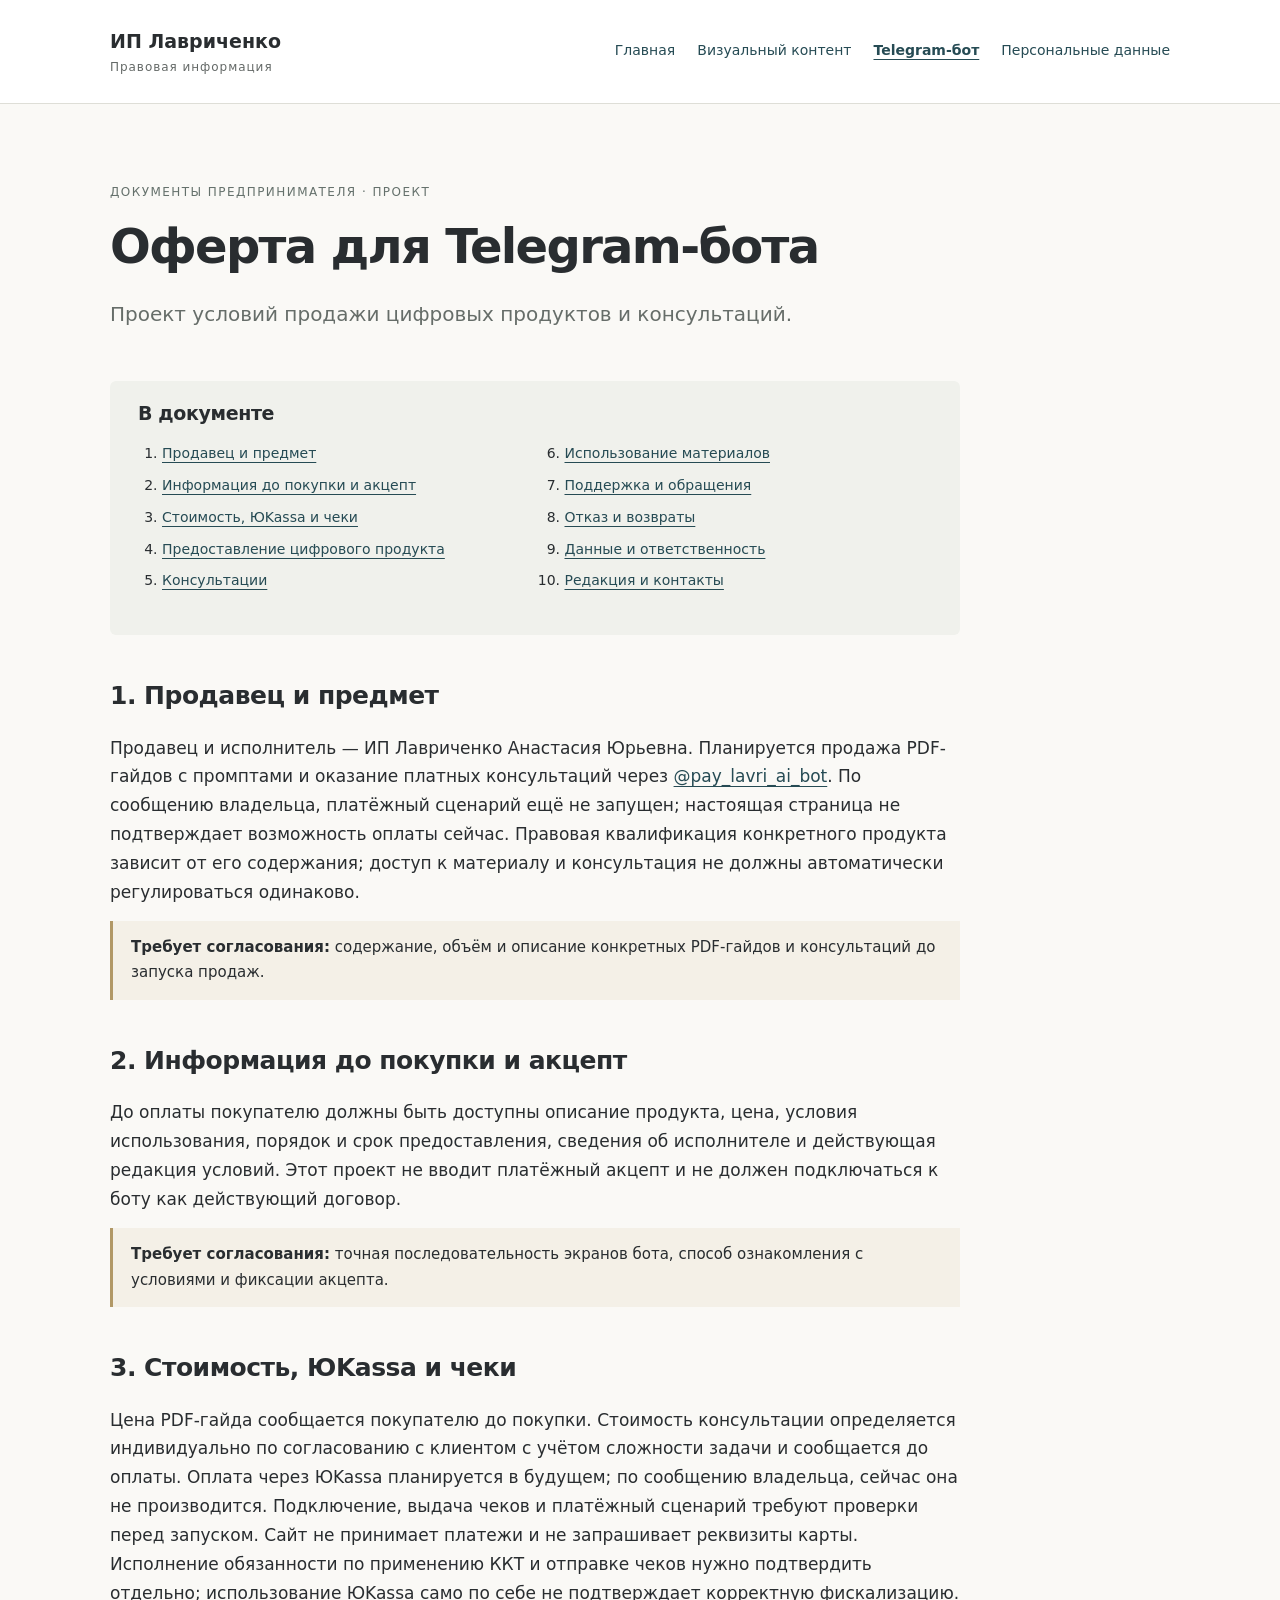
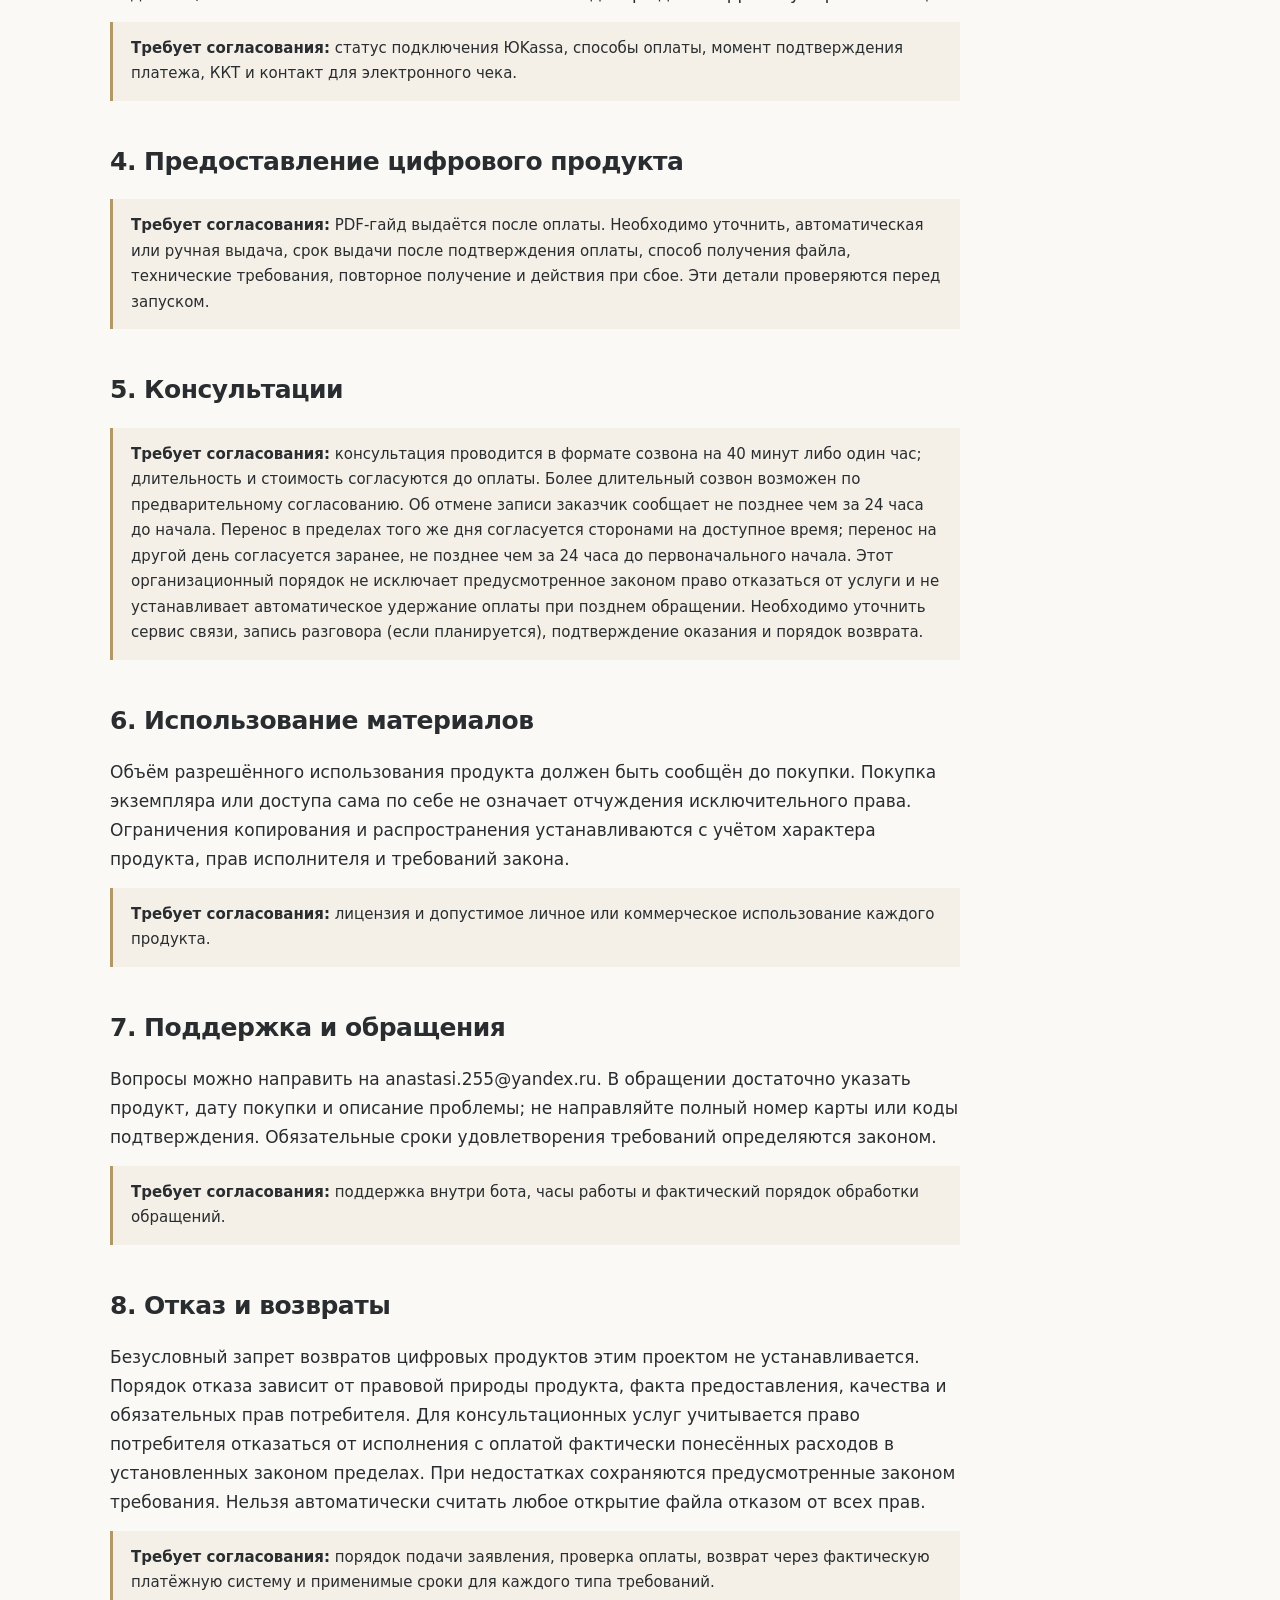
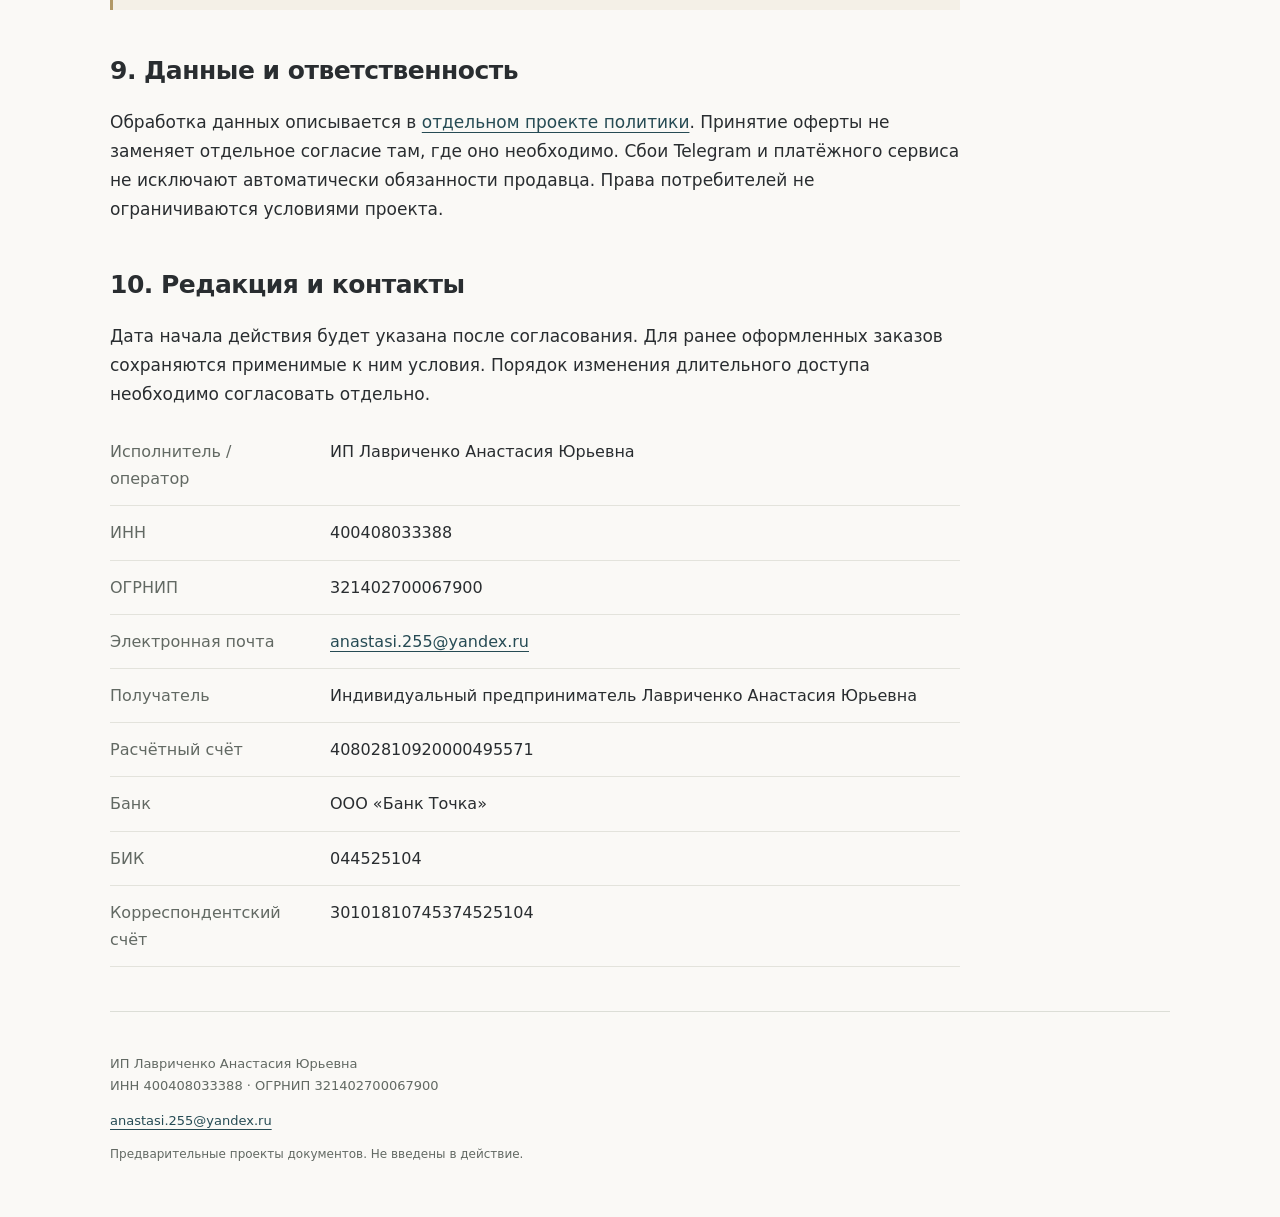
==== bot-offer.html @ db8cf1fb "Remove large draft notice banner from all pages" ====
<!doctype html>
<html lang="ru"><head><meta charset="utf-8"><meta name="viewport" content="width=device-width, initial-scale=1"><meta name="description" content="Проект условий продажи цифровых продуктов и консультаций."><meta name="robots" content="noindex, nofollow"><title>Оферта для Telegram-бота — ИП Лавриченко</title><link rel="stylesheet" href="styles.css"></head>
<body><a class="skip" href="#main">К содержанию</a><header class="site-header"><div class="shell"><a class="brand" href="index.html">ИП Лавриченко<span>Правовая информация</span></a><nav aria-label="Основная навигация"><a href="index.html">Главная</a><a href="offer.html">Визуальный контент</a><a href="bot-offer.html" aria-current="page">Telegram-бот</a><a href="privacy.html">Персональные данные</a></nav></div></header><main id="main" class="shell"><div class="intro"><p class="eyebrow">Документы предпринимателя · проект</p><h1>Оферта для Telegram-бота</h1><p class="lead">Проект условий продажи цифровых продуктов и консультаций.</p></div><nav class="toc" aria-label="Содержание"><h2>В документе</h2><ol><li><a href="#s1">Продавец и предмет</a></li><li><a href="#s2">Информация до покупки и акцепт</a></li><li><a href="#s3">Стоимость, ЮKassa и чеки</a></li><li><a href="#s4">Предоставление цифрового продукта</a></li><li><a href="#s5">Консультации</a></li><li><a href="#s6">Использование материалов</a></li><li><a href="#s7">Поддержка и обращения</a></li><li><a href="#s8">Отказ и возвраты</a></li><li><a href="#s9">Данные и ответственность</a></li><li><a href="#s10">Редакция и контакты</a></li></ol></nav><article><section id="s1"><h2>1. Продавец и предмет</h2><p>Продавец и исполнитель — ИП Лавриченко Анастасия Юрьевна. Планируется продажа PDF-гайдов с промптами и оказание платных консультаций через <a href="https://t.me/pay_lavri_ai_bot">@pay_lavri_ai_bot</a>. По сообщению владельца, платёжный сценарий ещё не запущен; настоящая страница не подтверждает возможность оплаты сейчас. Правовая квалификация конкретного продукта зависит от его содержания; доступ к материалу и консультация не должны автоматически регулироваться одинаково.</p><p class="pending"><strong>Требует согласования:</strong> содержание, объём и описание конкретных PDF-гайдов и консультаций до запуска продаж.</p></section><section id="s2"><h2>2. Информация до покупки и акцепт</h2><p>До оплаты покупателю должны быть доступны описание продукта, цена, условия использования, порядок и срок предоставления, сведения об исполнителе и действующая редакция условий. Этот проект не вводит платёжный акцепт и не должен подключаться к боту как действующий договор.</p><p class="pending"><strong>Требует согласования:</strong> точная последовательность экранов бота, способ ознакомления с условиями и фиксации акцепта.</p></section><section id="s3"><h2>3. Стоимость, ЮKassa и чеки</h2><p>Цена PDF-гайда сообщается покупателю до покупки. Стоимость консультации определяется индивидуально по согласованию с клиентом с учётом сложности задачи и сообщается до оплаты. Оплата через ЮKassa планируется в будущем; по сообщению владельца, сейчас она не производится. Подключение, выдача чеков и платёжный сценарий требуют проверки перед запуском. Сайт не принимает платежи и не запрашивает реквизиты карты. Исполнение обязанности по применению ККТ и отправке чеков нужно подтвердить отдельно; использование ЮKassa само по себе не подтверждает корректную фискализацию.</p><p class="pending"><strong>Требует согласования:</strong> статус подключения ЮKassa, способы оплаты, момент подтверждения платежа, ККТ и контакт для электронного чека.</p></section><section id="s4"><h2>4. Предоставление цифрового продукта</h2><p class="pending"><strong>Требует согласования:</strong> PDF-гайд выдаётся после оплаты. Необходимо уточнить, автоматическая или ручная выдача, срок выдачи после подтверждения оплаты, способ получения файла, технические требования, повторное получение и действия при сбое. Эти детали проверяются перед запуском.</p></section><section id="s5"><h2>5. Консультации</h2><p class="pending"><strong>Требует согласования:</strong> консультация проводится в формате созвона на 40 минут либо один час; длительность и стоимость согласуются до оплаты. Более длительный созвон возможен по предварительному согласованию. Об отмене записи заказчик сообщает не позднее чем за 24 часа до начала. Перенос в пределах того же дня согласуется сторонами на доступное время; перенос на другой день согласуется заранее, не позднее чем за 24 часа до первоначального начала. Этот организационный порядок не исключает предусмотренное законом право отказаться от услуги и не устанавливает автоматическое удержание оплаты при позднем обращении. Необходимо уточнить сервис связи, запись разговора (если планируется), подтверждение оказания и порядок возврата.</p></section><section id="s6"><h2>6. Использование материалов</h2><p>Объём разрешённого использования продукта должен быть сообщён до покупки. Покупка экземпляра или доступа сама по себе не означает отчуждения исключительного права. Ограничения копирования и распространения устанавливаются с учётом характера продукта, прав исполнителя и требований закона.</p><p class="pending"><strong>Требует согласования:</strong> лицензия и допустимое личное или коммерческое использование каждого продукта.</p></section><section id="s7"><h2>7. Поддержка и обращения</h2><p>Вопросы можно направить на anastasi.255@yandex.ru. В обращении достаточно указать продукт, дату покупки и описание проблемы; не направляйте полный номер карты или коды подтверждения. Обязательные сроки удовлетворения требований определяются законом.</p><p class="pending"><strong>Требует согласования:</strong> поддержка внутри бота, часы работы и фактический порядок обработки обращений.</p></section><section id="s8"><h2>8. Отказ и возвраты</h2><p>Безусловный запрет возвратов цифровых продуктов этим проектом не устанавливается. Порядок отказа зависит от правовой природы продукта, факта предоставления, качества и обязательных прав потребителя. Для консультационных услуг учитывается право потребителя отказаться от исполнения с оплатой фактически понесённых расходов в установленных законом пределах. При недостатках сохраняются предусмотренные законом требования. Нельзя автоматически считать любое открытие файла отказом от всех прав.</p><p class="pending"><strong>Требует согласования:</strong> порядок подачи заявления, проверка оплаты, возврат через фактическую платёжную систему и применимые сроки для каждого типа требований.</p></section><section id="s9"><h2>9. Данные и ответственность</h2><p>Обработка данных описывается в <a href="privacy.html">отдельном проекте политики</a>. Принятие оферты не заменяет отдельное согласие там, где оно необходимо. Сбои Telegram и платёжного сервиса не исключают автоматически обязанности продавца. Права потребителей не ограничиваются условиями проекта.</p></section><section id="s10"><h2>10. Редакция и контакты</h2><p>Дата начала действия будет указана после согласования. Для ранее оформленных заказов сохраняются применимые к ним условия. Порядок изменения длительного доступа необходимо согласовать отдельно.</p><dl class="details"><div><dt>Исполнитель / оператор</dt><dd>ИП Лавриченко Анастасия Юрьевна</dd></div><div><dt>ИНН</dt><dd>400408033388</dd></div><div><dt>ОГРНИП</dt><dd>321402700067900</dd></div><div><dt>Электронная почта</dt><dd><a href="mailto:anastasi.255@yandex.ru">anastasi.255@yandex.ru</a></dd></div><div><dt>Получатель</dt><dd>Индивидуальный предприниматель Лавриченко Анастасия Юрьевна</dd></div><div><dt>Расчётный счёт</dt><dd>40802810920000495571</dd></div><div><dt>Банк</dt><dd>ООО «Банк Точка»</dd></div><div><dt>БИК</dt><dd>044525104</dd></div><div><dt>Корреспондентский счёт</dt><dd>30101810745374525104</dd></div></dl></section></article></main><footer class="shell"><p>ИП Лавриченко Анастасия Юрьевна<br>ИНН 400408033388 · ОГРНИП 321402700067900</p><a href="mailto:anastasi.255@yandex.ru">anastasi.255@yandex.ru</a><p class="muted">Предварительные проекты документов. Не введены в действие.</p></footer></body></html>
---- styles.css ----
*{box-sizing:border-box}html{scroll-behavior:smooth;scroll-padding-top:24px}body{margin:0;background:#faf9f6;color:#292d30;font:17px/1.7 system-ui,-apple-system,"Segoe UI",sans-serif}a{color:#264b54;text-underline-offset:4px}a:hover{color:#111}a:focus-visible{outline:3px solid #886c3c;outline-offset:5px}.shell{width:min(100% - 64px,1060px);margin:auto}.site-header{border-bottom:1px solid #deded7;background:#fff}.site-header .shell{padding-block:25px;display:flex;align-items:center;justify-content:space-between;gap:30px}.brand{font-size:19px;font-weight:650;text-decoration:none;color:inherit}.brand span{display:block;font-size:12px;font-weight:400;letter-spacing:.08em;color:#646967}.site-header nav{display:flex;flex-wrap:wrap;gap:12px 22px;font-size:14px}.site-header nav a{text-decoration:none}.site-header nav [aria-current]{text-decoration:underline;font-weight:650}.intro{padding:66px 0 30px;max-width:850px}.eyebrow,.number{font-size:12px;letter-spacing:.12em;text-transform:uppercase;color:#65716c}h1{font-size:clamp(30px,4.5vw,48px);font-weight:550;letter-spacing:-.035em;line-height:1.18;margin:16px 0 22px}h2{font-size:25px;line-height:1.35;font-weight:550;letter-spacing:-.02em}h3{font-size:22px;line-height:1.35;font-weight:550}.lead{font-size:20px;color:#666d69}.notice{padding:20px 24px;border:1px solid #dcd0b7;background:#f5f0e5;border-radius:6px;margin-bottom:38px;max-width:850px}.notice p{font-size:14px;margin:7px 0 0}.notice strong{font-size:15px}.toc{padding:20px 28px;background:#f0f1ec;max-width:850px;border-radius:6px}.toc h2{font-size:19px;margin-top:0}.toc ol{columns:2;column-gap:35px;padding-left:24px;font-size:14px}.toc li{break-inside:avoid;margin-bottom:8px}article{max-width:850px}section{margin:44px 0}section p{margin:14px 0}.pending{padding:14px 18px;border-left:3px solid #b19866;background:#f4f0e7;font-size:15px}.cards{display:grid;gap:14px}.card{display:block;text-decoration:none;color:inherit;padding:25px 28px;background:#fff;border:1px solid #deded7;border-radius:6px;transition:border-color .15s}.card:hover{border-color:#67766b}.card h3{margin:10px 0}.card p{color:#626963;font-size:16px;max-width:650px}.action{font-size:14px;color:#264b54}.details{font-size:16px}.details div{display:grid;grid-template-columns:200px 1fr;gap:20px;padding:13px 0;border-bottom:1px solid #e3e3dc}.details dt{color:#626963}.details dd{margin:0;overflow-wrap:anywhere}footer{border-top:1px solid #dcded7;padding-block:28px 40px;font-size:13px;color:#626963}.muted{font-size:12px}.skip{position:absolute;top:-100px;left:16px;background:#fff;padding:10px;z-index:2}.skip:focus{top:12px}@media(max-width:650px){.shell{width:calc(100% - 36px)}.site-header .shell{display:block;padding-block:20px}.site-header nav{margin-top:20px;gap:10px 18px}.intro{padding-top:38px}.lead{font-size:18px}.toc ol{columns:1}.details div{grid-template-columns:1fr;gap:3px}.notice,.card{padding:20px}h2{font-size:23px}body{font-size:16px}}@media(prefers-reduced-motion:reduce){html{scroll-behavior:auto}.card{transition:none}}@media print{.site-header,.skip,.toc{display:none}body{background:white;color:black;font-size:11pt}.shell{width:100%}.intro{padding-top:0}a{color:inherit}.notice,.pending{break-inside:avoid}section{margin:24px 0}footer{margin-top:24px}}
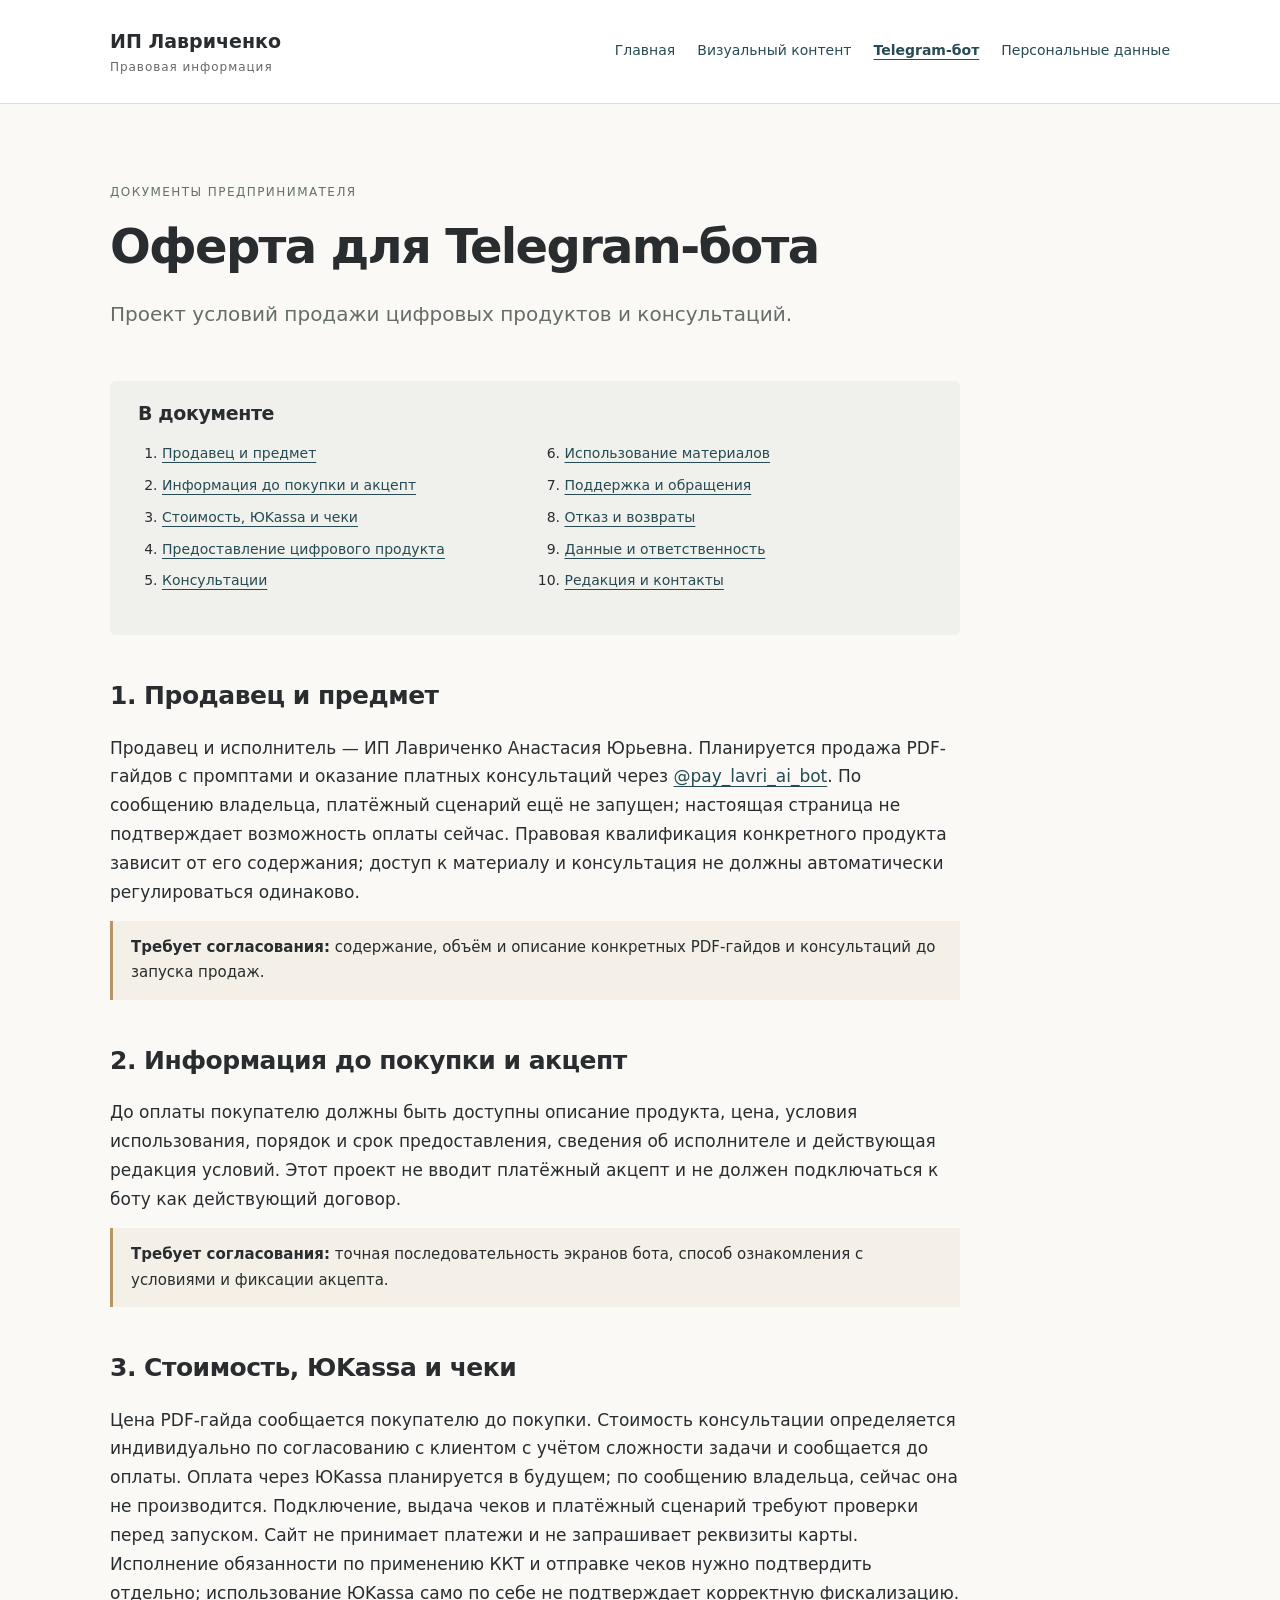
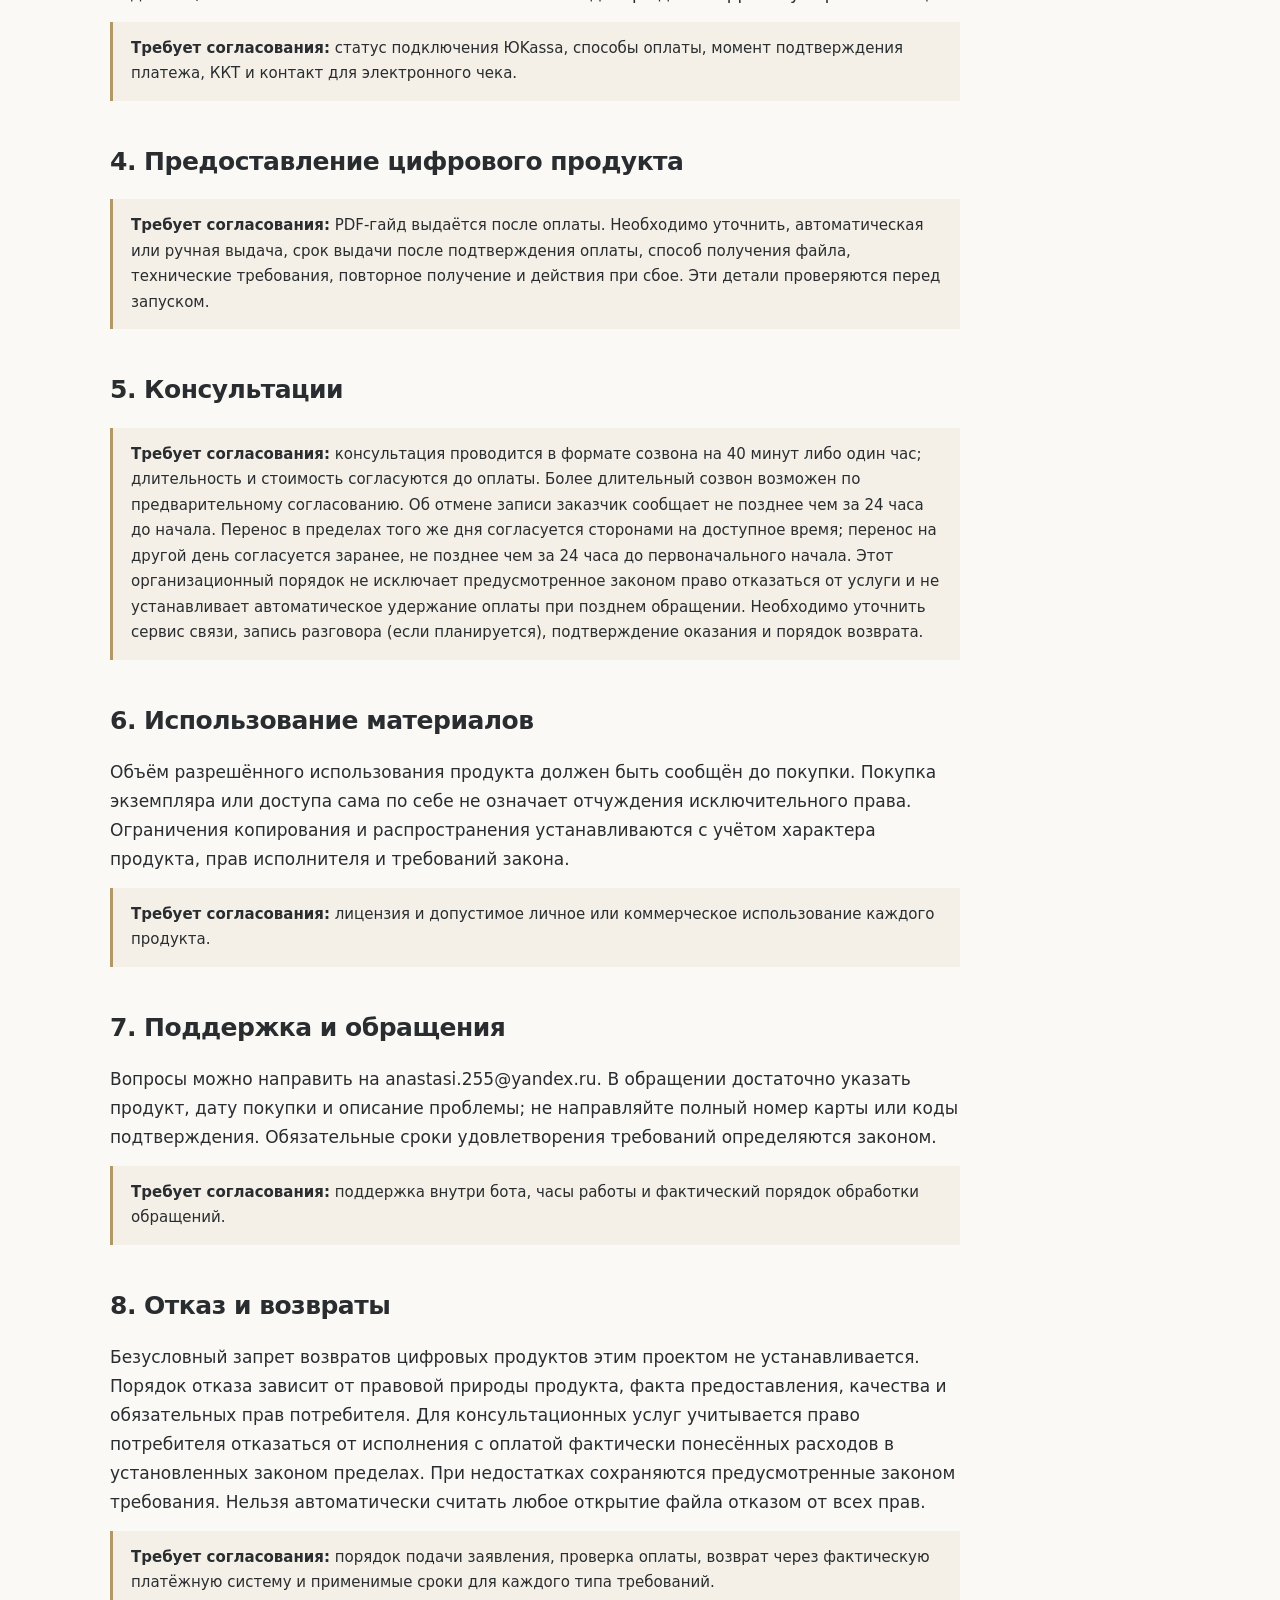
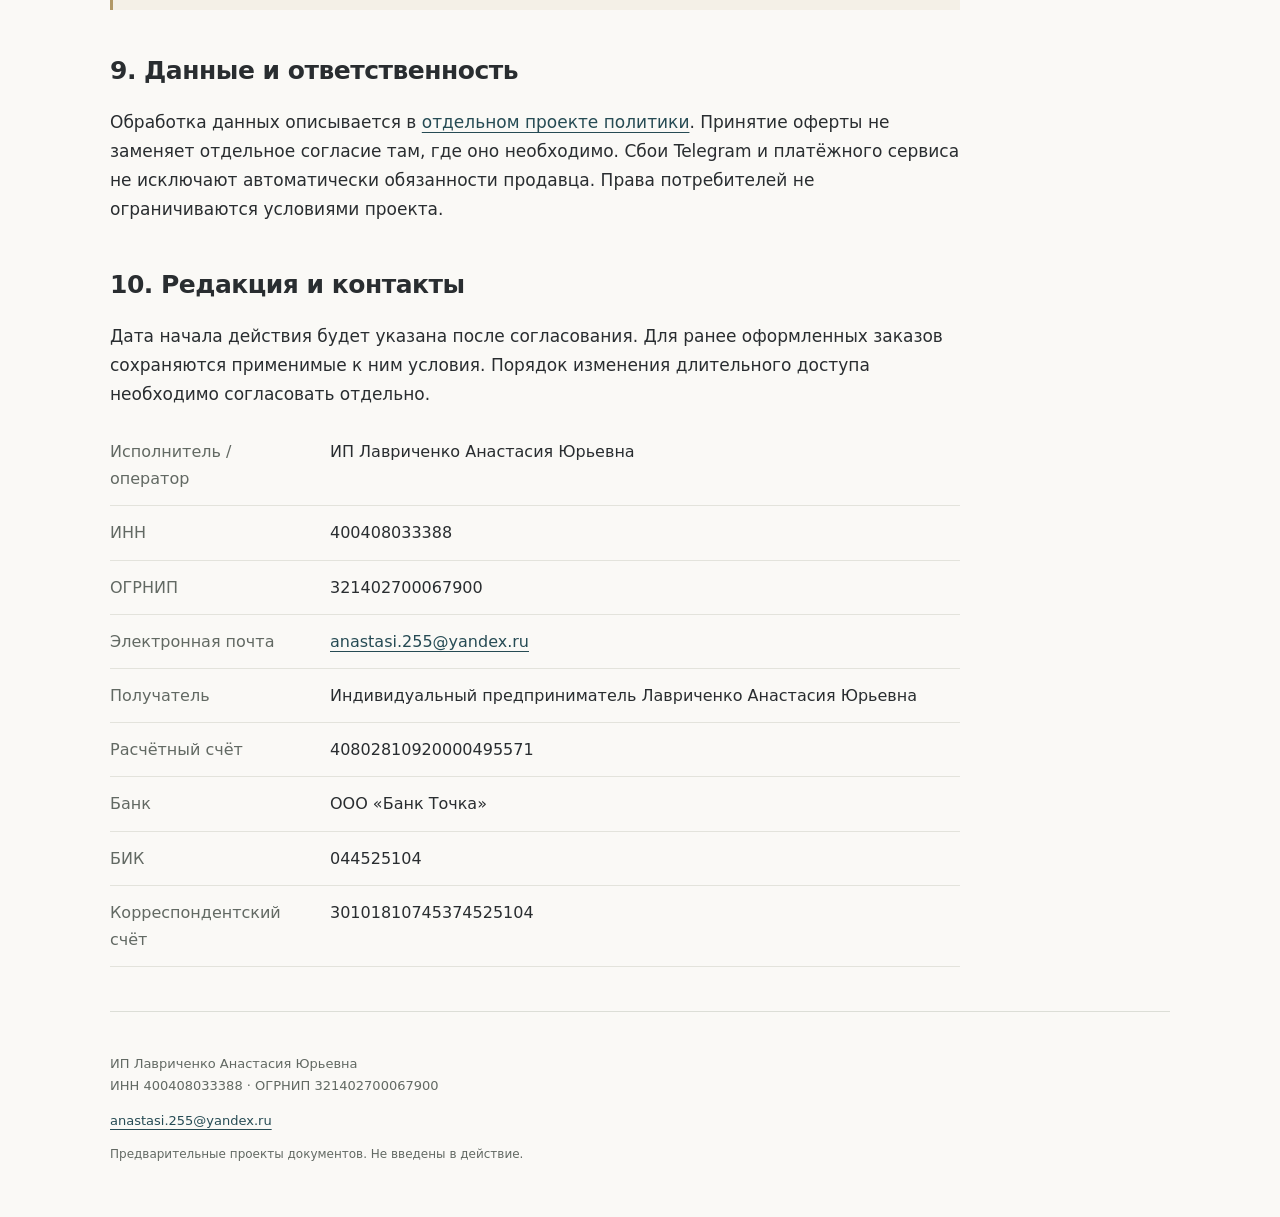
==== commit ba344c33: "Compact desktop homepage and update editor references" ====
--- a/bot-offer.html
+++ b/bot-offer.html
@@ -1,3 +1,3 @@
 <!doctype html>
-<html lang="ru"><head><meta charset="utf-8"><meta name="viewport" content="width=device-width, initial-scale=1"><meta name="description" content="Проект условий продажи цифровых продуктов и консультаций."><meta name="robots" content="noindex, nofollow"><title>Оферта для Telegram-бота — ИП Лавриченко</title><link rel="stylesheet" href="styles.css"></head>
-<body><a class="skip" href="#main">К содержанию</a><header class="site-header"><div class="shell"><a class="brand" href="index.html">ИП Лавриченко<span>Правовая информация</span></a><nav aria-label="Основная навигация"><a href="index.html">Главная</a><a href="offer.html">Визуальный контент</a><a href="bot-offer.html" aria-current="page">Telegram-бот</a><a href="privacy.html">Персональные данные</a></nav></div></header><main id="main" class="shell"><div class="intro"><p class="eyebrow">Документы предпринимателя · проект</p><h1>Оферта для Telegram-бота</h1><p class="lead">Проект условий продажи цифровых продуктов и консультаций.</p></div><nav class="toc" aria-label="Содержание"><h2>В документе</h2><ol><li><a href="#s1">Продавец и предмет</a></li><li><a href="#s2">Информация до покупки и акцепт</a></li><li><a href="#s3">Стоимость, ЮKassa и чеки</a></li><li><a href="#s4">Предоставление цифрового продукта</a></li><li><a href="#s5">Консультации</a></li><li><a href="#s6">Использование материалов</a></li><li><a href="#s7">Поддержка и обращения</a></li><li><a href="#s8">Отказ и возвраты</a></li><li><a href="#s9">Данные и ответственность</a></li><li><a href="#s10">Редакция и контакты</a></li></ol></nav><article><section id="s1"><h2>1. Продавец и предмет</h2><p>Продавец и исполнитель — ИП Лавриченко Анастасия Юрьевна. Планируется продажа PDF-гайдов с промптами и оказание платных консультаций через <a href="https://t.me/pay_lavri_ai_bot">@pay_lavri_ai_bot</a>. По сообщению владельца, платёжный сценарий ещё не запущен; настоящая страница не подтверждает возможность оплаты сейчас. Правовая квалификация конкретного продукта зависит от его содержания; доступ к материалу и консультация не должны автоматически регулироваться одинаково.</p><p class="pending"><strong>Требует согласования:</strong> содержание, объём и описание конкретных PDF-гайдов и консультаций до запуска продаж.</p></section><section id="s2"><h2>2. Информация до покупки и акцепт</h2><p>До оплаты покупателю должны быть доступны описание продукта, цена, условия использования, порядок и срок предоставления, сведения об исполнителе и действующая редакция условий. Этот проект не вводит платёжный акцепт и не должен подключаться к боту как действующий договор.</p><p class="pending"><strong>Требует согласования:</strong> точная последовательность экранов бота, способ ознакомления с условиями и фиксации акцепта.</p></section><section id="s3"><h2>3. Стоимость, ЮKassa и чеки</h2><p>Цена PDF-гайда сообщается покупателю до покупки. Стоимость консультации определяется индивидуально по согласованию с клиентом с учётом сложности задачи и сообщается до оплаты. Оплата через ЮKassa планируется в будущем; по сообщению владельца, сейчас она не производится. Подключение, выдача чеков и платёжный сценарий требуют проверки перед запуском. Сайт не принимает платежи и не запрашивает реквизиты карты. Исполнение обязанности по применению ККТ и отправке чеков нужно подтвердить отдельно; использование ЮKassa само по себе не подтверждает корректную фискализацию.</p><p class="pending"><strong>Требует согласования:</strong> статус подключения ЮKassa, способы оплаты, момент подтверждения платежа, ККТ и контакт для электронного чека.</p></section><section id="s4"><h2>4. Предоставление цифрового продукта</h2><p class="pending"><strong>Требует согласования:</strong> PDF-гайд выдаётся после оплаты. Необходимо уточнить, автоматическая или ручная выдача, срок выдачи после подтверждения оплаты, способ получения файла, технические требования, повторное получение и действия при сбое. Эти детали проверяются перед запуском.</p></section><section id="s5"><h2>5. Консультации</h2><p class="pending"><strong>Требует согласования:</strong> консультация проводится в формате созвона на 40 минут либо один час; длительность и стоимость согласуются до оплаты. Более длительный созвон возможен по предварительному согласованию. Об отмене записи заказчик сообщает не позднее чем за 24 часа до начала. Перенос в пределах того же дня согласуется сторонами на доступное время; перенос на другой день согласуется заранее, не позднее чем за 24 часа до первоначального начала. Этот организационный порядок не исключает предусмотренное законом право отказаться от услуги и не устанавливает автоматическое удержание оплаты при позднем обращении. Необходимо уточнить сервис связи, запись разговора (если планируется), подтверждение оказания и порядок возврата.</p></section><section id="s6"><h2>6. Использование материалов</h2><p>Объём разрешённого использования продукта должен быть сообщён до покупки. Покупка экземпляра или доступа сама по себе не означает отчуждения исключительного права. Ограничения копирования и распространения устанавливаются с учётом характера продукта, прав исполнителя и требований закона.</p><p class="pending"><strong>Требует согласования:</strong> лицензия и допустимое личное или коммерческое использование каждого продукта.</p></section><section id="s7"><h2>7. Поддержка и обращения</h2><p>Вопросы можно направить на anastasi.255@yandex.ru. В обращении достаточно указать продукт, дату покупки и описание проблемы; не направляйте полный номер карты или коды подтверждения. Обязательные сроки удовлетворения требований определяются законом.</p><p class="pending"><strong>Требует согласования:</strong> поддержка внутри бота, часы работы и фактический порядок обработки обращений.</p></section><section id="s8"><h2>8. Отказ и возвраты</h2><p>Безусловный запрет возвратов цифровых продуктов этим проектом не устанавливается. Порядок отказа зависит от правовой природы продукта, факта предоставления, качества и обязательных прав потребителя. Для консультационных услуг учитывается право потребителя отказаться от исполнения с оплатой фактически понесённых расходов в установленных законом пределах. При недостатках сохраняются предусмотренные законом требования. Нельзя автоматически считать любое открытие файла отказом от всех прав.</p><p class="pending"><strong>Требует согласования:</strong> порядок подачи заявления, проверка оплаты, возврат через фактическую платёжную систему и применимые сроки для каждого типа требований.</p></section><section id="s9"><h2>9. Данные и ответственность</h2><p>Обработка данных описывается в <a href="privacy.html">отдельном проекте политики</a>. Принятие оферты не заменяет отдельное согласие там, где оно необходимо. Сбои Telegram и платёжного сервиса не исключают автоматически обязанности продавца. Права потребителей не ограничиваются условиями проекта.</p></section><section id="s10"><h2>10. Редакция и контакты</h2><p>Дата начала действия будет указана после согласования. Для ранее оформленных заказов сохраняются применимые к ним условия. Порядок изменения длительного доступа необходимо согласовать отдельно.</p><dl class="details"><div><dt>Исполнитель / оператор</dt><dd>ИП Лавриченко Анастасия Юрьевна</dd></div><div><dt>ИНН</dt><dd>400408033388</dd></div><div><dt>ОГРНИП</dt><dd>321402700067900</dd></div><div><dt>Электронная почта</dt><dd><a href="mailto:anastasi.255@yandex.ru">anastasi.255@yandex.ru</a></dd></div><div><dt>Получатель</dt><dd>Индивидуальный предприниматель Лавриченко Анастасия Юрьевна</dd></div><div><dt>Расчётный счёт</dt><dd>40802810920000495571</dd></div><div><dt>Банк</dt><dd>ООО «Банк Точка»</dd></div><div><dt>БИК</dt><dd>044525104</dd></div><div><dt>Корреспондентский счёт</dt><dd>30101810745374525104</dd></div></dl></section></article></main><footer class="shell"><p>ИП Лавриченко Анастасия Юрьевна<br>ИНН 400408033388 · ОГРНИП 321402700067900</p><a href="mailto:anastasi.255@yandex.ru">anastasi.255@yandex.ru</a><p class="muted">Предварительные проекты документов. Не введены в действие.</p></footer></body></html>+<html lang="ru"><head><meta charset="utf-8"><meta name="viewport" content="width=device-width, initial-scale=1"><meta name="description" content="Проект условий продажи цифровых продуктов и консультаций."><meta name="robots" content="noindex, nofollow"><title>Оферта для Telegram-бота — ИП Лавриченко</title><link rel="stylesheet" href="styles.css?v=compact-2"></head>
+<body><a class="skip" href="#main">К содержанию</a><header class="site-header"><div class="shell"><a class="brand" href="index.html">ИП Лавриченко<span>Правовая информация</span></a><nav aria-label="Основная навигация"><a href="index.html">Главная</a><a href="offer.html">Визуальный контент</a><a href="bot-offer.html" aria-current="page">Telegram-бот</a><a href="privacy.html">Персональные данные</a></nav></div></header><main id="main" class="shell"><div class="intro"><p class="eyebrow">Документы предпринимателя</p><h1>Оферта для Telegram-бота</h1><p class="lead">Проект условий продажи цифровых продуктов и консультаций.</p></div><nav class="toc" aria-label="Содержание"><h2>В документе</h2><ol><li><a href="#s1">Продавец и предмет</a></li><li><a href="#s2">Информация до покупки и акцепт</a></li><li><a href="#s3">Стоимость, ЮKassa и чеки</a></li><li><a href="#s4">Предоставление цифрового продукта</a></li><li><a href="#s5">Консультации</a></li><li><a href="#s6">Использование материалов</a></li><li><a href="#s7">Поддержка и обращения</a></li><li><a href="#s8">Отказ и возвраты</a></li><li><a href="#s9">Данные и ответственность</a></li><li><a href="#s10">Редакция и контакты</a></li></ol></nav><article><section id="s1"><h2>1. Продавец и предмет</h2><p>Продавец и исполнитель — ИП Лавриченко Анастасия Юрьевна. Планируется продажа PDF-гайдов с промптами и оказание платных консультаций через <a href="https://t.me/pay_lavri_ai_bot">@pay_lavri_ai_bot</a>. По сообщению владельца, платёжный сценарий ещё не запущен; настоящая страница не подтверждает возможность оплаты сейчас. Правовая квалификация конкретного продукта зависит от его содержания; доступ к материалу и консультация не должны автоматически регулироваться одинаково.</p><p class="pending"><strong>Требует согласования:</strong> содержание, объём и описание конкретных PDF-гайдов и консультаций до запуска продаж.</p></section><section id="s2"><h2>2. Информация до покупки и акцепт</h2><p>До оплаты покупателю должны быть доступны описание продукта, цена, условия использования, порядок и срок предоставления, сведения об исполнителе и действующая редакция условий. Этот проект не вводит платёжный акцепт и не должен подключаться к боту как действующий договор.</p><p class="pending"><strong>Требует согласования:</strong> точная последовательность экранов бота, способ ознакомления с условиями и фиксации акцепта.</p></section><section id="s3"><h2>3. Стоимость, ЮKassa и чеки</h2><p>Цена PDF-гайда сообщается покупателю до покупки. Стоимость консультации определяется индивидуально по согласованию с клиентом с учётом сложности задачи и сообщается до оплаты. Оплата через ЮKassa планируется в будущем; по сообщению владельца, сейчас она не производится. Подключение, выдача чеков и платёжный сценарий требуют проверки перед запуском. Сайт не принимает платежи и не запрашивает реквизиты карты. Исполнение обязанности по применению ККТ и отправке чеков нужно подтвердить отдельно; использование ЮKassa само по себе не подтверждает корректную фискализацию.</p><p class="pending"><strong>Требует согласования:</strong> статус подключения ЮKassa, способы оплаты, момент подтверждения платежа, ККТ и контакт для электронного чека.</p></section><section id="s4"><h2>4. Предоставление цифрового продукта</h2><p class="pending"><strong>Требует согласования:</strong> PDF-гайд выдаётся после оплаты. Необходимо уточнить, автоматическая или ручная выдача, срок выдачи после подтверждения оплаты, способ получения файла, технические требования, повторное получение и действия при сбое. Эти детали проверяются перед запуском.</p></section><section id="s5"><h2>5. Консультации</h2><p class="pending"><strong>Требует согласования:</strong> консультация проводится в формате созвона на 40 минут либо один час; длительность и стоимость согласуются до оплаты. Более длительный созвон возможен по предварительному согласованию. Об отмене записи заказчик сообщает не позднее чем за 24 часа до начала. Перенос в пределах того же дня согласуется сторонами на доступное время; перенос на другой день согласуется заранее, не позднее чем за 24 часа до первоначального начала. Этот организационный порядок не исключает предусмотренное законом право отказаться от услуги и не устанавливает автоматическое удержание оплаты при позднем обращении. Необходимо уточнить сервис связи, запись разговора (если планируется), подтверждение оказания и порядок возврата.</p></section><section id="s6"><h2>6. Использование материалов</h2><p>Объём разрешённого использования продукта должен быть сообщён до покупки. Покупка экземпляра или доступа сама по себе не означает отчуждения исключительного права. Ограничения копирования и распространения устанавливаются с учётом характера продукта, прав исполнителя и требований закона.</p><p class="pending"><strong>Требует согласования:</strong> лицензия и допустимое личное или коммерческое использование каждого продукта.</p></section><section id="s7"><h2>7. Поддержка и обращения</h2><p>Вопросы можно направить на anastasi.255@yandex.ru. В обращении достаточно указать продукт, дату покупки и описание проблемы; не направляйте полный номер карты или коды подтверждения. Обязательные сроки удовлетворения требований определяются законом.</p><p class="pending"><strong>Требует согласования:</strong> поддержка внутри бота, часы работы и фактический порядок обработки обращений.</p></section><section id="s8"><h2>8. Отказ и возвраты</h2><p>Безусловный запрет возвратов цифровых продуктов этим проектом не устанавливается. Порядок отказа зависит от правовой природы продукта, факта предоставления, качества и обязательных прав потребителя. Для консультационных услуг учитывается право потребителя отказаться от исполнения с оплатой фактически понесённых расходов в установленных законом пределах. При недостатках сохраняются предусмотренные законом требования. Нельзя автоматически считать любое открытие файла отказом от всех прав.</p><p class="pending"><strong>Требует согласования:</strong> порядок подачи заявления, проверка оплаты, возврат через фактическую платёжную систему и применимые сроки для каждого типа требований.</p></section><section id="s9"><h2>9. Данные и ответственность</h2><p>Обработка данных описывается в <a href="privacy.html">отдельном проекте политики</a>. Принятие оферты не заменяет отдельное согласие там, где оно необходимо. Сбои Telegram и платёжного сервиса не исключают автоматически обязанности продавца. Права потребителей не ограничиваются условиями проекта.</p></section><section id="s10"><h2>10. Редакция и контакты</h2><p>Дата начала действия будет указана после согласования. Для ранее оформленных заказов сохраняются применимые к ним условия. Порядок изменения длительного доступа необходимо согласовать отдельно.</p><dl class="details"><div><dt>Исполнитель / оператор</dt><dd>ИП Лавриченко Анастасия Юрьевна</dd></div><div><dt>ИНН</dt><dd>400408033388</dd></div><div><dt>ОГРНИП</dt><dd>321402700067900</dd></div><div><dt>Электронная почта</dt><dd><a href="mailto:anastasi.255@yandex.ru">anastasi.255@yandex.ru</a></dd></div><div><dt>Получатель</dt><dd>Индивидуальный предприниматель Лавриченко Анастасия Юрьевна</dd></div><div><dt>Расчётный счёт</dt><dd>40802810920000495571</dd></div><div><dt>Банк</dt><dd>ООО «Банк Точка»</dd></div><div><dt>БИК</dt><dd>044525104</dd></div><div><dt>Корреспондентский счёт</dt><dd>30101810745374525104</dd></div></dl></section></article></main><footer class="shell"><p>ИП Лавриченко Анастасия Юрьевна<br>ИНН 400408033388 · ОГРНИП 321402700067900</p><a href="mailto:anastasi.255@yandex.ru">anastasi.255@yandex.ru</a><p class="muted">Предварительные проекты документов. Не введены в действие.</p></footer></body></html>
--- a/styles.css
+++ b/styles.css
@@ -1 +1,5 @@
-*{box-sizing:border-box}html{scroll-behavior:smooth;scroll-padding-top:24px}body{margin:0;background:#faf9f6;color:#292d30;font:17px/1.7 system-ui,-apple-system,"Segoe UI",sans-serif}a{color:#264b54;text-underline-offset:4px}a:hover{color:#111}a:focus-visible{outline:3px solid #886c3c;outline-offset:5px}.shell{width:min(100% - 64px,1060px);margin:auto}.site-header{border-bottom:1px solid #deded7;background:#fff}.site-header .shell{padding-block:25px;display:flex;align-items:center;justify-content:space-between;gap:30px}.brand{font-size:19px;font-weight:650;text-decoration:none;color:inherit}.brand span{display:block;font-size:12px;font-weight:400;letter-spacing:.08em;color:#646967}.site-header nav{display:flex;flex-wrap:wrap;gap:12px 22px;font-size:14px}.site-header nav a{text-decoration:none}.site-header nav [aria-current]{text-decoration:underline;font-weight:650}.intro{padding:66px 0 30px;max-width:850px}.eyebrow,.number{font-size:12px;letter-spacing:.12em;text-transform:uppercase;color:#65716c}h1{font-size:clamp(30px,4.5vw,48px);font-weight:550;letter-spacing:-.035em;line-height:1.18;margin:16px 0 22px}h2{font-size:25px;line-height:1.35;font-weight:550;letter-spacing:-.02em}h3{font-size:22px;line-height:1.35;font-weight:550}.lead{font-size:20px;color:#666d69}.notice{padding:20px 24px;border:1px solid #dcd0b7;background:#f5f0e5;border-radius:6px;margin-bottom:38px;max-width:850px}.notice p{font-size:14px;margin:7px 0 0}.notice strong{font-size:15px}.toc{padding:20px 28px;background:#f0f1ec;max-width:850px;border-radius:6px}.toc h2{font-size:19px;margin-top:0}.toc ol{columns:2;column-gap:35px;padding-left:24px;font-size:14px}.toc li{break-inside:avoid;margin-bottom:8px}article{max-width:850px}section{margin:44px 0}section p{margin:14px 0}.pending{padding:14px 18px;border-left:3px solid #b19866;background:#f4f0e7;font-size:15px}.cards{display:grid;gap:14px}.card{display:block;text-decoration:none;color:inherit;padding:25px 28px;background:#fff;border:1px solid #deded7;border-radius:6px;transition:border-color .15s}.card:hover{border-color:#67766b}.card h3{margin:10px 0}.card p{color:#626963;font-size:16px;max-width:650px}.action{font-size:14px;color:#264b54}.details{font-size:16px}.details div{display:grid;grid-template-columns:200px 1fr;gap:20px;padding:13px 0;border-bottom:1px solid #e3e3dc}.details dt{color:#626963}.details dd{margin:0;overflow-wrap:anywhere}footer{border-top:1px solid #dcded7;padding-block:28px 40px;font-size:13px;color:#626963}.muted{font-size:12px}.skip{position:absolute;top:-100px;left:16px;background:#fff;padding:10px;z-index:2}.skip:focus{top:12px}@media(max-width:650px){.shell{width:calc(100% - 36px)}.site-header .shell{display:block;padding-block:20px}.site-header nav{margin-top:20px;gap:10px 18px}.intro{padding-top:38px}.lead{font-size:18px}.toc ol{columns:1}.details div{grid-template-columns:1fr;gap:3px}.notice,.card{padding:20px}h2{font-size:23px}body{font-size:16px}}@media(prefers-reduced-motion:reduce){html{scroll-behavior:auto}.card{transition:none}}@media print{.site-header,.skip,.toc{display:none}body{background:white;color:black;font-size:11pt}.shell{width:100%}.intro{padding-top:0}a{color:inherit}.notice,.pending{break-inside:avoid}section{margin:24px 0}footer{margin-top:24px}}+*{box-sizing:border-box}html{scroll-behavior:smooth;scroll-padding-top:24px}body{margin:0;background:#faf9f6;color:#292d30;font:17px/1.7 system-ui,-apple-system,"Segoe UI",sans-serif}a{color:#264b54;text-underline-offset:4px}a:hover{color:#111}a:focus-visible{outline:3px solid #886c3c;outline-offset:5px}.shell{width:min(100% - 64px,1060px);margin:auto}.site-header{border-bottom:1px solid #deded7;background:#fff}.site-header .shell{padding-block:25px;display:flex;align-items:center;justify-content:space-between;gap:30px}.brand{font-size:19px;font-weight:650;text-decoration:none;color:inherit}.brand span{display:block;font-size:12px;font-weight:400;letter-spacing:.08em;color:#646967}.site-header nav{display:flex;flex-wrap:wrap;gap:12px 22px;font-size:14px}.site-header nav a{text-decoration:none}.site-header nav [aria-current]{text-decoration:underline;font-weight:650}.intro{padding:66px 0 30px;max-width:850px}.eyebrow,.number{font-size:12px;letter-spacing:.12em;text-transform:uppercase;color:#65716c}h1{font-size:clamp(30px,4.5vw,48px);font-weight:550;letter-spacing:-.035em;line-height:1.18;margin:16px 0 22px}h2{font-size:25px;line-height:1.35;font-weight:550;letter-spacing:-.02em}h3{font-size:22px;line-height:1.35;font-weight:550}.lead{font-size:20px;color:#666d69}.notice{padding:20px 24px;border:1px solid #dcd0b7;background:#f5f0e5;border-radius:6px;margin-bottom:38px;max-width:850px}.notice p{font-size:14px;margin:7px 0 0}.notice strong{font-size:15px}.toc{padding:20px 28px;background:#f0f1ec;max-width:850px;border-radius:6px}.toc h2{font-size:19px;margin-top:0}.toc ol{columns:2;column-gap:35px;padding-left:24px;font-size:14px}.toc li{break-inside:avoid;margin-bottom:8px}article{max-width:850px}section{margin:44px 0}section p{margin:14px 0}.pending{padding:14px 18px;border-left:3px solid #b19866;background:#f4f0e7;font-size:15px}.cards{display:grid;gap:14px}.card{display:block;text-decoration:none;color:inherit;padding:25px 28px;background:#fff;border:1px solid #deded7;border-radius:6px;transition:border-color .15s}.card:hover{border-color:#67766b}.card h3{margin:10px 0}.card p{color:#626963;font-size:16px;max-width:650px}.action{font-size:14px;color:#264b54}.details{font-size:16px}.details div{display:grid;grid-template-columns:200px 1fr;gap:20px;padding:13px 0;border-bottom:1px solid #e3e3dc}.details dt{color:#626963}.details dd{margin:0;overflow-wrap:anywhere}footer{border-top:1px solid #dcded7;padding-block:28px 40px;font-size:13px;color:#626963}.muted{font-size:12px}.skip{position:absolute;top:-100px;left:16px;background:#fff;padding:10px;z-index:2}.skip:focus{top:12px}@media(max-width:650px){.shell{width:calc(100% - 36px)}.site-header .shell{display:block;padding-block:20px}.site-header nav{margin-top:20px;gap:10px 18px}.intro{padding-top:38px}.lead{font-size:18px}.toc ol{columns:1}.details div{grid-template-columns:1fr;gap:3px}.notice,.card{padding:20px}h2{font-size:23px}body{font-size:16px}}@media(prefers-reduced-motion:reduce){html{scroll-behavior:auto}.card{transition:none}}@media print{.site-header,.skip,.toc{display:none}body{background:white;color:black;font-size:11pt}.shell{width:100%}.intro{padding-top:0}a{color:inherit}.notice,.pending{break-inside:avoid}section{margin:24px 0}footer{margin-top:24px}}
+/* Compact landing page; document pages retain their reading layout. */
+.home article{max-width:none}.home .intro{max-width:none;padding:26px 0 8px}.home h1{font-size:34px;margin:0 0 8px}.home .lead{font-size:17px;margin:0}.home section{margin:18px 0}.home h2{font-size:20px;margin:0 0 12px}.home .cards{grid-template-columns:repeat(3,minmax(0,1fr));gap:14px}.home .card{padding:18px;display:flex;flex-direction:column}.home .card h3{font-size:19px;margin:8px 0}.home .card p{font-size:14px;line-height:1.5;margin:0 0 10px}.home .action{margin-top:auto;font-size:13px}.home .number{font-size:10px}.home .details{display:grid;grid-template-columns:repeat(2,minmax(0,1fr));column-gap:32px;margin:0;font-size:14px}.home .details div{grid-template-columns:170px minmax(0,1fr);gap:10px;padding:7px 0}.home footer{padding-block:12px;font-size:12px;display:flex;flex-wrap:wrap;justify-content:space-between;align-items:center;gap:8px 20px}.home footer p{margin:0}.home footer .muted{flex-basis:100%;font-size:11px}
+@media(max-width:800px){.home .cards{grid-template-columns:1fr}.home .details{grid-template-columns:1fr}.home .intro{padding-top:26px}.home h1{font-size:30px}.home .card{padding:16px}.home section{margin:24px 0}}@media(max-width:400px){.home .details div{grid-template-columns:1fr;gap:0}}
+@media(min-width:801px){.home .site-header .shell{padding-block:14px}.home .intro{padding-top:20px}.home section{margin:12px 0}.home h2{margin-bottom:8px}.home .card{padding:14px}.home .card h3{margin:6px 0}.home .details{line-height:1.5}.home .details div{padding:5px 0}.home footer{padding-block:8px}}
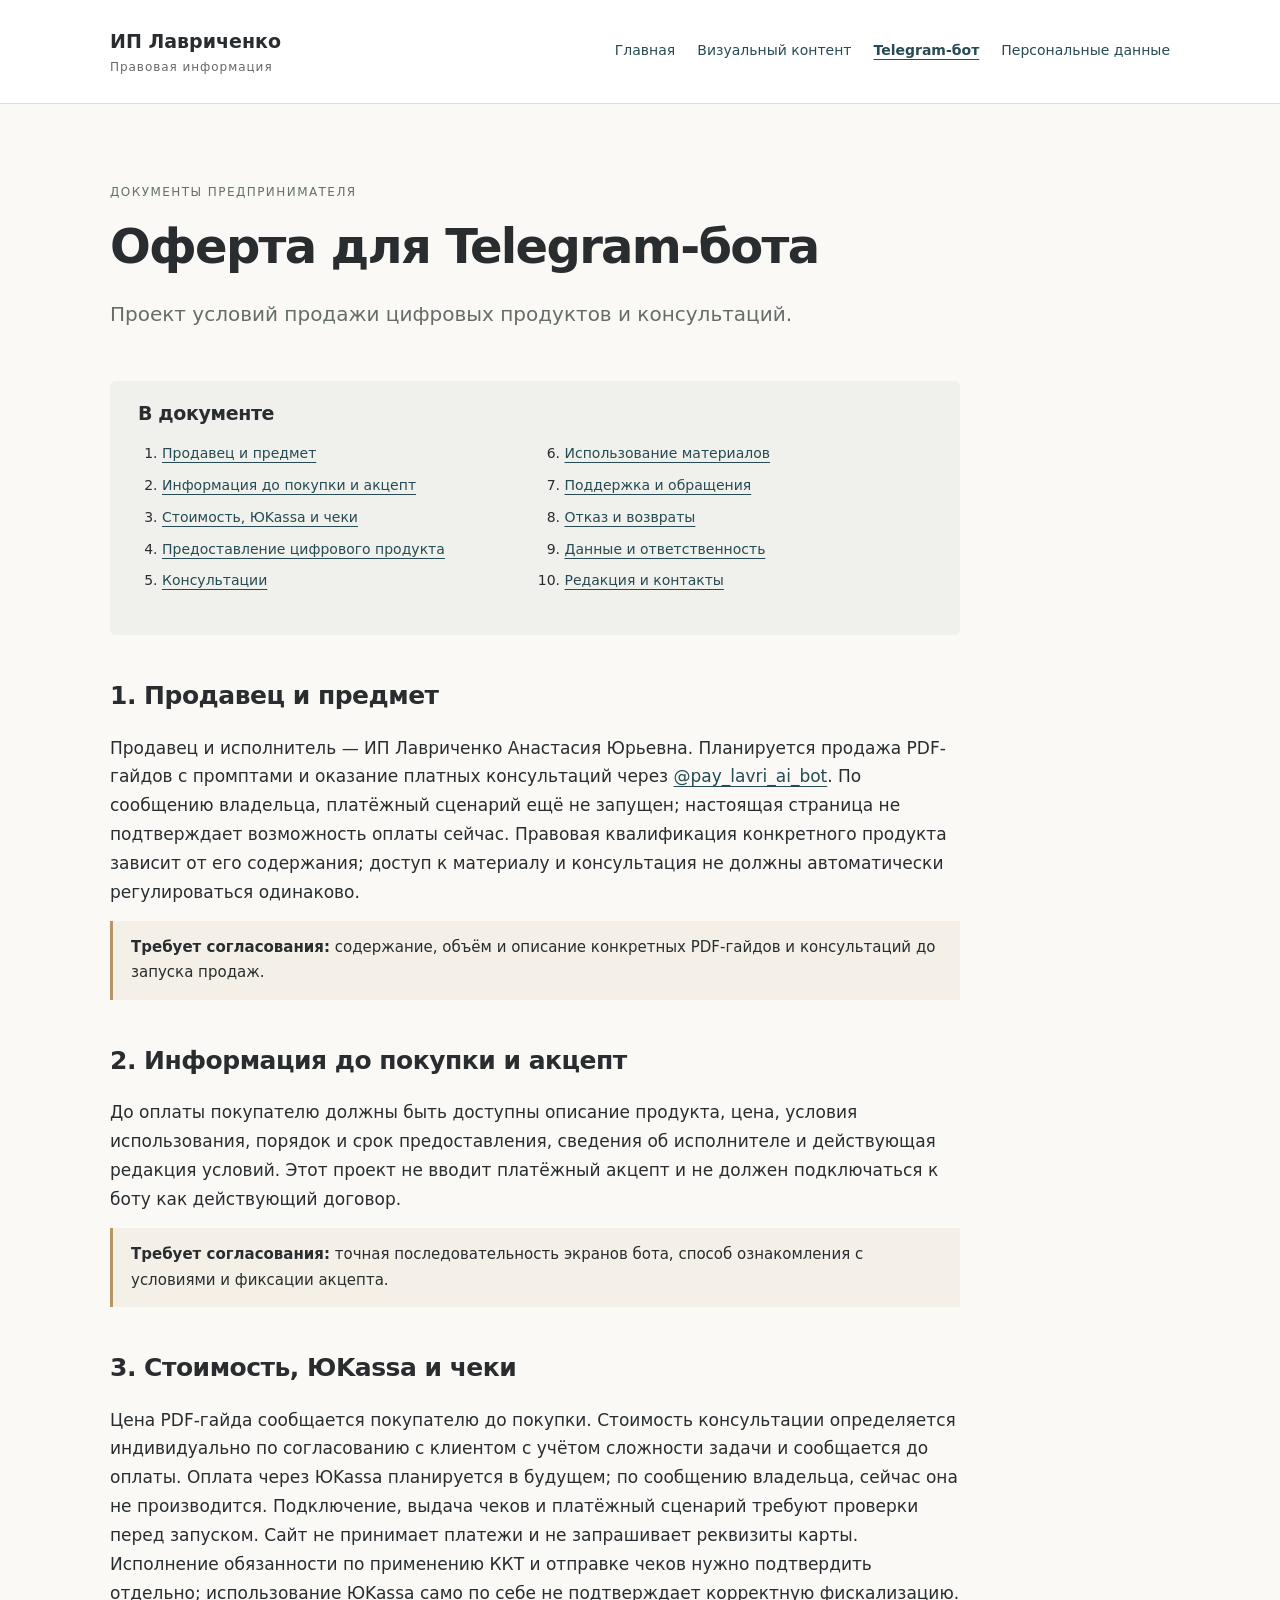
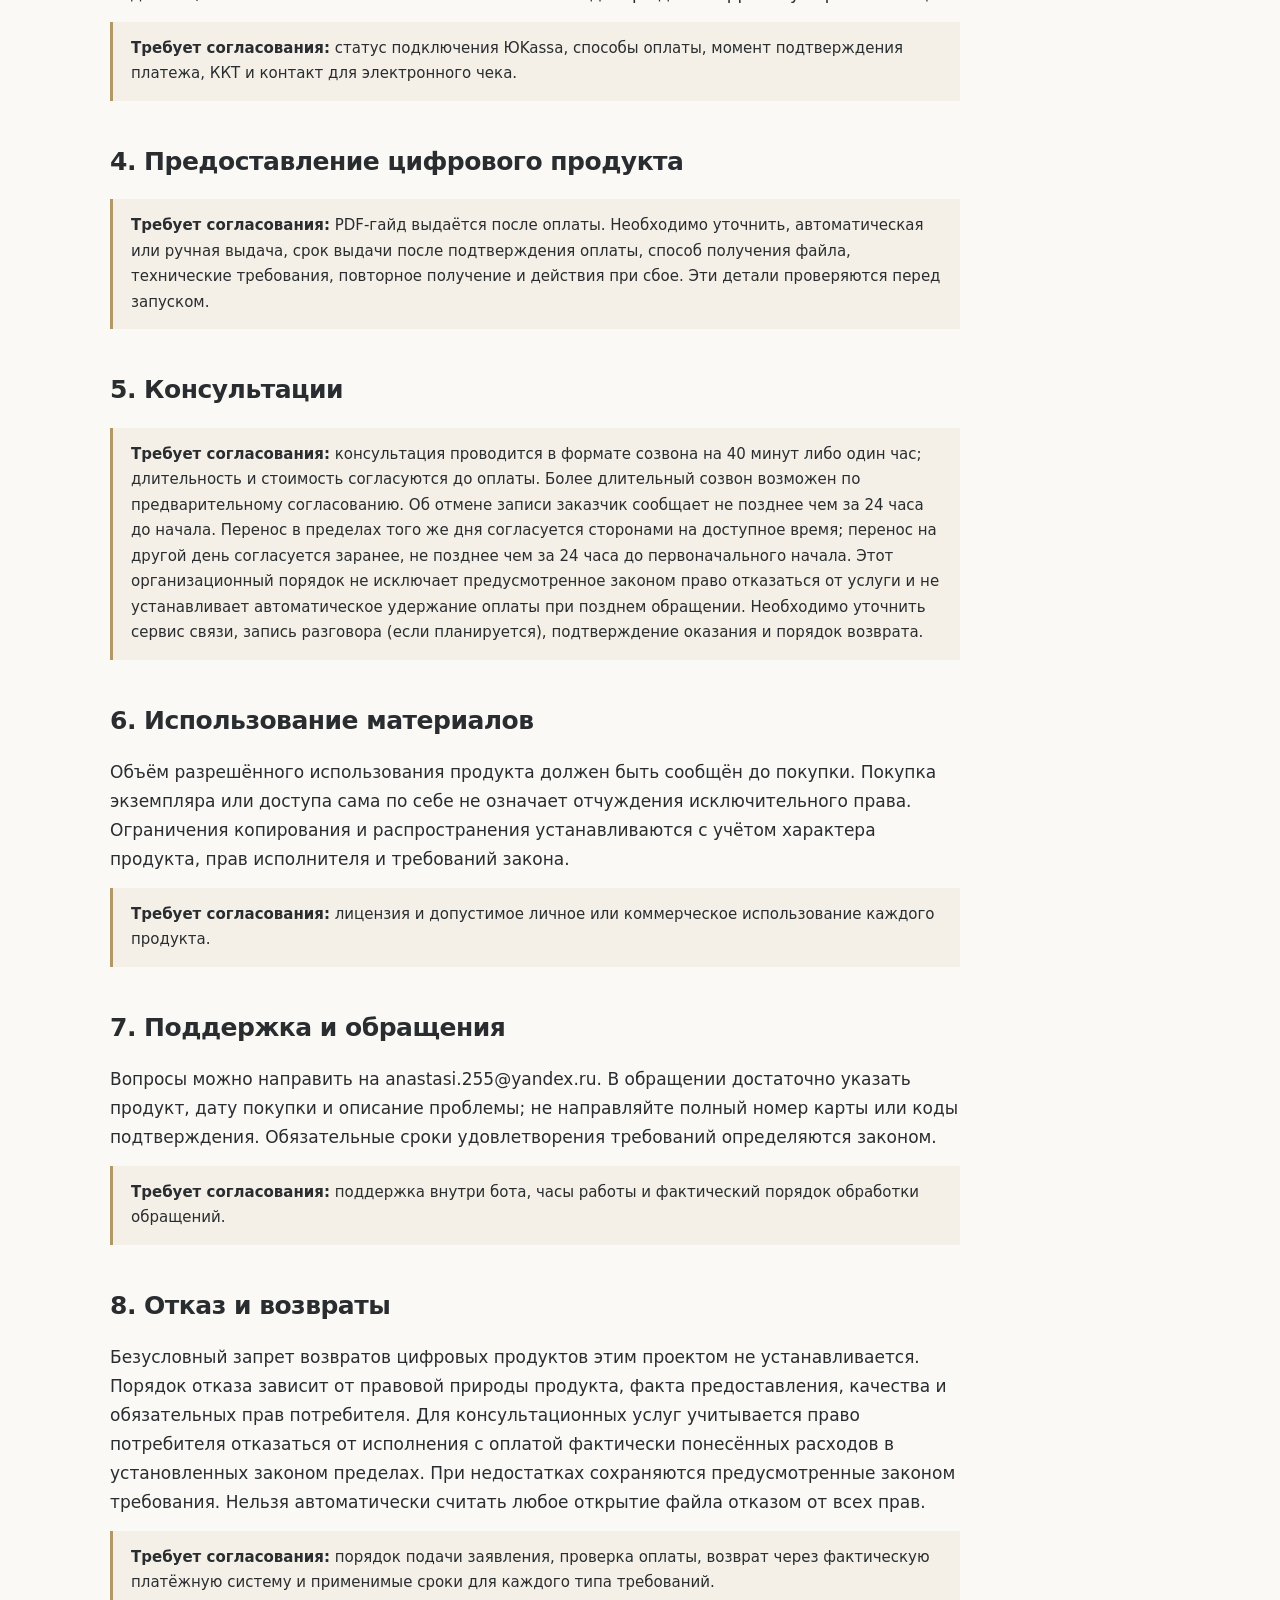
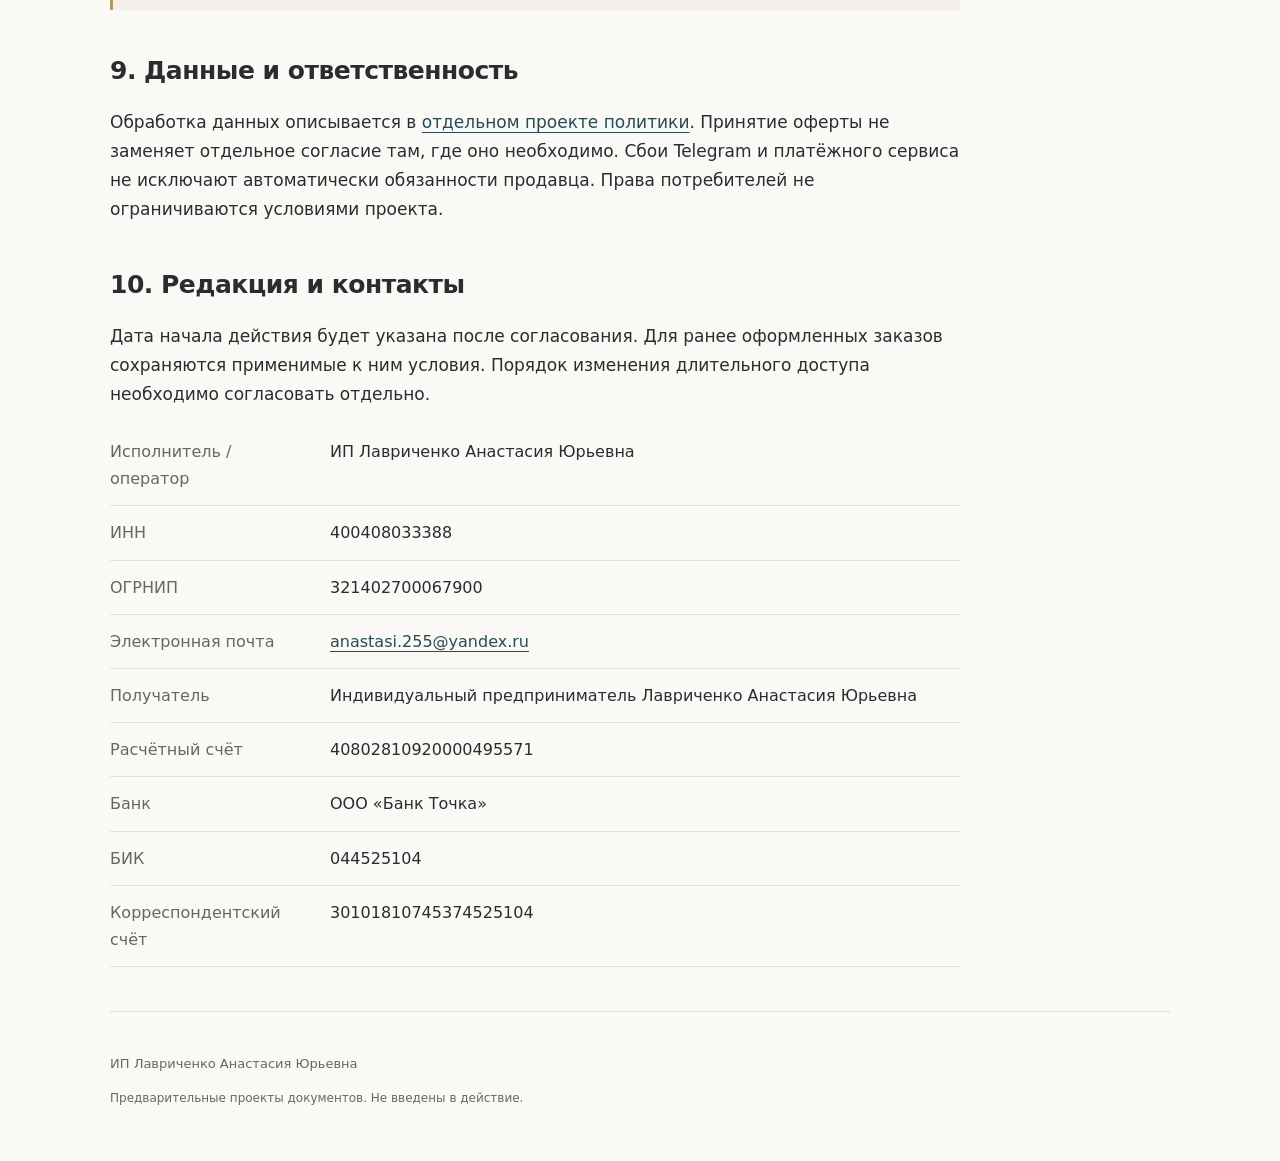
==== commit c1cbb952: "Group homepage details and remove duplicate footer identifiers" ====
--- a/bot-offer.html
+++ b/bot-offer.html
@@ -1,3 +1,3 @@
 <!doctype html>
-<html lang="ru"><head><meta charset="utf-8"><meta name="viewport" content="width=device-width, initial-scale=1"><meta name="description" content="Проект условий продажи цифровых продуктов и консультаций."><meta name="robots" content="noindex, nofollow"><title>Оферта для Telegram-бота — ИП Лавриченко</title><link rel="stylesheet" href="styles.css?v=compact-2"></head>
-<body><a class="skip" href="#main">К содержанию</a><header class="site-header"><div class="shell"><a class="brand" href="index.html">ИП Лавриченко<span>Правовая информация</span></a><nav aria-label="Основная навигация"><a href="index.html">Главная</a><a href="offer.html">Визуальный контент</a><a href="bot-offer.html" aria-current="page">Telegram-бот</a><a href="privacy.html">Персональные данные</a></nav></div></header><main id="main" class="shell"><div class="intro"><p class="eyebrow">Документы предпринимателя</p><h1>Оферта для Telegram-бота</h1><p class="lead">Проект условий продажи цифровых продуктов и консультаций.</p></div><nav class="toc" aria-label="Содержание"><h2>В документе</h2><ol><li><a href="#s1">Продавец и предмет</a></li><li><a href="#s2">Информация до покупки и акцепт</a></li><li><a href="#s3">Стоимость, ЮKassa и чеки</a></li><li><a href="#s4">Предоставление цифрового продукта</a></li><li><a href="#s5">Консультации</a></li><li><a href="#s6">Использование материалов</a></li><li><a href="#s7">Поддержка и обращения</a></li><li><a href="#s8">Отказ и возвраты</a></li><li><a href="#s9">Данные и ответственность</a></li><li><a href="#s10">Редакция и контакты</a></li></ol></nav><article><section id="s1"><h2>1. Продавец и предмет</h2><p>Продавец и исполнитель — ИП Лавриченко Анастасия Юрьевна. Планируется продажа PDF-гайдов с промптами и оказание платных консультаций через <a href="https://t.me/pay_lavri_ai_bot">@pay_lavri_ai_bot</a>. По сообщению владельца, платёжный сценарий ещё не запущен; настоящая страница не подтверждает возможность оплаты сейчас. Правовая квалификация конкретного продукта зависит от его содержания; доступ к материалу и консультация не должны автоматически регулироваться одинаково.</p><p class="pending"><strong>Требует согласования:</strong> содержание, объём и описание конкретных PDF-гайдов и консультаций до запуска продаж.</p></section><section id="s2"><h2>2. Информация до покупки и акцепт</h2><p>До оплаты покупателю должны быть доступны описание продукта, цена, условия использования, порядок и срок предоставления, сведения об исполнителе и действующая редакция условий. Этот проект не вводит платёжный акцепт и не должен подключаться к боту как действующий договор.</p><p class="pending"><strong>Требует согласования:</strong> точная последовательность экранов бота, способ ознакомления с условиями и фиксации акцепта.</p></section><section id="s3"><h2>3. Стоимость, ЮKassa и чеки</h2><p>Цена PDF-гайда сообщается покупателю до покупки. Стоимость консультации определяется индивидуально по согласованию с клиентом с учётом сложности задачи и сообщается до оплаты. Оплата через ЮKassa планируется в будущем; по сообщению владельца, сейчас она не производится. Подключение, выдача чеков и платёжный сценарий требуют проверки перед запуском. Сайт не принимает платежи и не запрашивает реквизиты карты. Исполнение обязанности по применению ККТ и отправке чеков нужно подтвердить отдельно; использование ЮKassa само по себе не подтверждает корректную фискализацию.</p><p class="pending"><strong>Требует согласования:</strong> статус подключения ЮKassa, способы оплаты, момент подтверждения платежа, ККТ и контакт для электронного чека.</p></section><section id="s4"><h2>4. Предоставление цифрового продукта</h2><p class="pending"><strong>Требует согласования:</strong> PDF-гайд выдаётся после оплаты. Необходимо уточнить, автоматическая или ручная выдача, срок выдачи после подтверждения оплаты, способ получения файла, технические требования, повторное получение и действия при сбое. Эти детали проверяются перед запуском.</p></section><section id="s5"><h2>5. Консультации</h2><p class="pending"><strong>Требует согласования:</strong> консультация проводится в формате созвона на 40 минут либо один час; длительность и стоимость согласуются до оплаты. Более длительный созвон возможен по предварительному согласованию. Об отмене записи заказчик сообщает не позднее чем за 24 часа до начала. Перенос в пределах того же дня согласуется сторонами на доступное время; перенос на другой день согласуется заранее, не позднее чем за 24 часа до первоначального начала. Этот организационный порядок не исключает предусмотренное законом право отказаться от услуги и не устанавливает автоматическое удержание оплаты при позднем обращении. Необходимо уточнить сервис связи, запись разговора (если планируется), подтверждение оказания и порядок возврата.</p></section><section id="s6"><h2>6. Использование материалов</h2><p>Объём разрешённого использования продукта должен быть сообщён до покупки. Покупка экземпляра или доступа сама по себе не означает отчуждения исключительного права. Ограничения копирования и распространения устанавливаются с учётом характера продукта, прав исполнителя и требований закона.</p><p class="pending"><strong>Требует согласования:</strong> лицензия и допустимое личное или коммерческое использование каждого продукта.</p></section><section id="s7"><h2>7. Поддержка и обращения</h2><p>Вопросы можно направить на anastasi.255@yandex.ru. В обращении достаточно указать продукт, дату покупки и описание проблемы; не направляйте полный номер карты или коды подтверждения. Обязательные сроки удовлетворения требований определяются законом.</p><p class="pending"><strong>Требует согласования:</strong> поддержка внутри бота, часы работы и фактический порядок обработки обращений.</p></section><section id="s8"><h2>8. Отказ и возвраты</h2><p>Безусловный запрет возвратов цифровых продуктов этим проектом не устанавливается. Порядок отказа зависит от правовой природы продукта, факта предоставления, качества и обязательных прав потребителя. Для консультационных услуг учитывается право потребителя отказаться от исполнения с оплатой фактически понесённых расходов в установленных законом пределах. При недостатках сохраняются предусмотренные законом требования. Нельзя автоматически считать любое открытие файла отказом от всех прав.</p><p class="pending"><strong>Требует согласования:</strong> порядок подачи заявления, проверка оплаты, возврат через фактическую платёжную систему и применимые сроки для каждого типа требований.</p></section><section id="s9"><h2>9. Данные и ответственность</h2><p>Обработка данных описывается в <a href="privacy.html">отдельном проекте политики</a>. Принятие оферты не заменяет отдельное согласие там, где оно необходимо. Сбои Telegram и платёжного сервиса не исключают автоматически обязанности продавца. Права потребителей не ограничиваются условиями проекта.</p></section><section id="s10"><h2>10. Редакция и контакты</h2><p>Дата начала действия будет указана после согласования. Для ранее оформленных заказов сохраняются применимые к ним условия. Порядок изменения длительного доступа необходимо согласовать отдельно.</p><dl class="details"><div><dt>Исполнитель / оператор</dt><dd>ИП Лавриченко Анастасия Юрьевна</dd></div><div><dt>ИНН</dt><dd>400408033388</dd></div><div><dt>ОГРНИП</dt><dd>321402700067900</dd></div><div><dt>Электронная почта</dt><dd><a href="mailto:anastasi.255@yandex.ru">anastasi.255@yandex.ru</a></dd></div><div><dt>Получатель</dt><dd>Индивидуальный предприниматель Лавриченко Анастасия Юрьевна</dd></div><div><dt>Расчётный счёт</dt><dd>40802810920000495571</dd></div><div><dt>Банк</dt><dd>ООО «Банк Точка»</dd></div><div><dt>БИК</dt><dd>044525104</dd></div><div><dt>Корреспондентский счёт</dt><dd>30101810745374525104</dd></div></dl></section></article></main><footer class="shell"><p>ИП Лавриченко Анастасия Юрьевна<br>ИНН 400408033388 · ОГРНИП 321402700067900</p><a href="mailto:anastasi.255@yandex.ru">anastasi.255@yandex.ru</a><p class="muted">Предварительные проекты документов. Не введены в действие.</p></footer></body></html>+<html lang="ru"><head><meta charset="utf-8"><meta name="viewport" content="width=device-width, initial-scale=1"><meta name="description" content="Проект условий продажи цифровых продуктов и консультаций."><meta name="robots" content="noindex, nofollow"><title>Оферта для Telegram-бота — ИП Лавриченко</title><link rel="stylesheet" href="styles.css?v=requisites-3"></head>
+<body><a class="skip" href="#main">К содержанию</a><header class="site-header"><div class="shell"><a class="brand" href="index.html">ИП Лавриченко<span>Правовая информация</span></a><nav aria-label="Основная навигация"><a href="index.html">Главная</a><a href="offer.html">Визуальный контент</a><a href="bot-offer.html" aria-current="page">Telegram-бот</a><a href="privacy.html">Персональные данные</a></nav></div></header><main id="main" class="shell"><div class="intro"><p class="eyebrow">Документы предпринимателя</p><h1>Оферта для Telegram-бота</h1><p class="lead">Проект условий продажи цифровых продуктов и консультаций.</p></div><nav class="toc" aria-label="Содержание"><h2>В документе</h2><ol><li><a href="#s1">Продавец и предмет</a></li><li><a href="#s2">Информация до покупки и акцепт</a></li><li><a href="#s3">Стоимость, ЮKassa и чеки</a></li><li><a href="#s4">Предоставление цифрового продукта</a></li><li><a href="#s5">Консультации</a></li><li><a href="#s6">Использование материалов</a></li><li><a href="#s7">Поддержка и обращения</a></li><li><a href="#s8">Отказ и возвраты</a></li><li><a href="#s9">Данные и ответственность</a></li><li><a href="#s10">Редакция и контакты</a></li></ol></nav><article><section id="s1"><h2>1. Продавец и предмет</h2><p>Продавец и исполнитель — ИП Лавриченко Анастасия Юрьевна. Планируется продажа PDF-гайдов с промптами и оказание платных консультаций через <a href="https://t.me/pay_lavri_ai_bot">@pay_lavri_ai_bot</a>. По сообщению владельца, платёжный сценарий ещё не запущен; настоящая страница не подтверждает возможность оплаты сейчас. Правовая квалификация конкретного продукта зависит от его содержания; доступ к материалу и консультация не должны автоматически регулироваться одинаково.</p><p class="pending"><strong>Требует согласования:</strong> содержание, объём и описание конкретных PDF-гайдов и консультаций до запуска продаж.</p></section><section id="s2"><h2>2. Информация до покупки и акцепт</h2><p>До оплаты покупателю должны быть доступны описание продукта, цена, условия использования, порядок и срок предоставления, сведения об исполнителе и действующая редакция условий. Этот проект не вводит платёжный акцепт и не должен подключаться к боту как действующий договор.</p><p class="pending"><strong>Требует согласования:</strong> точная последовательность экранов бота, способ ознакомления с условиями и фиксации акцепта.</p></section><section id="s3"><h2>3. Стоимость, ЮKassa и чеки</h2><p>Цена PDF-гайда сообщается покупателю до покупки. Стоимость консультации определяется индивидуально по согласованию с клиентом с учётом сложности задачи и сообщается до оплаты. Оплата через ЮKassa планируется в будущем; по сообщению владельца, сейчас она не производится. Подключение, выдача чеков и платёжный сценарий требуют проверки перед запуском. Сайт не принимает платежи и не запрашивает реквизиты карты. Исполнение обязанности по применению ККТ и отправке чеков нужно подтвердить отдельно; использование ЮKassa само по себе не подтверждает корректную фискализацию.</p><p class="pending"><strong>Требует согласования:</strong> статус подключения ЮKassa, способы оплаты, момент подтверждения платежа, ККТ и контакт для электронного чека.</p></section><section id="s4"><h2>4. Предоставление цифрового продукта</h2><p class="pending"><strong>Требует согласования:</strong> PDF-гайд выдаётся после оплаты. Необходимо уточнить, автоматическая или ручная выдача, срок выдачи после подтверждения оплаты, способ получения файла, технические требования, повторное получение и действия при сбое. Эти детали проверяются перед запуском.</p></section><section id="s5"><h2>5. Консультации</h2><p class="pending"><strong>Требует согласования:</strong> консультация проводится в формате созвона на 40 минут либо один час; длительность и стоимость согласуются до оплаты. Более длительный созвон возможен по предварительному согласованию. Об отмене записи заказчик сообщает не позднее чем за 24 часа до начала. Перенос в пределах того же дня согласуется сторонами на доступное время; перенос на другой день согласуется заранее, не позднее чем за 24 часа до первоначального начала. Этот организационный порядок не исключает предусмотренное законом право отказаться от услуги и не устанавливает автоматическое удержание оплаты при позднем обращении. Необходимо уточнить сервис связи, запись разговора (если планируется), подтверждение оказания и порядок возврата.</p></section><section id="s6"><h2>6. Использование материалов</h2><p>Объём разрешённого использования продукта должен быть сообщён до покупки. Покупка экземпляра или доступа сама по себе не означает отчуждения исключительного права. Ограничения копирования и распространения устанавливаются с учётом характера продукта, прав исполнителя и требований закона.</p><p class="pending"><strong>Требует согласования:</strong> лицензия и допустимое личное или коммерческое использование каждого продукта.</p></section><section id="s7"><h2>7. Поддержка и обращения</h2><p>Вопросы можно направить на anastasi.255@yandex.ru. В обращении достаточно указать продукт, дату покупки и описание проблемы; не направляйте полный номер карты или коды подтверждения. Обязательные сроки удовлетворения требований определяются законом.</p><p class="pending"><strong>Требует согласования:</strong> поддержка внутри бота, часы работы и фактический порядок обработки обращений.</p></section><section id="s8"><h2>8. Отказ и возвраты</h2><p>Безусловный запрет возвратов цифровых продуктов этим проектом не устанавливается. Порядок отказа зависит от правовой природы продукта, факта предоставления, качества и обязательных прав потребителя. Для консультационных услуг учитывается право потребителя отказаться от исполнения с оплатой фактически понесённых расходов в установленных законом пределах. При недостатках сохраняются предусмотренные законом требования. Нельзя автоматически считать любое открытие файла отказом от всех прав.</p><p class="pending"><strong>Требует согласования:</strong> порядок подачи заявления, проверка оплаты, возврат через фактическую платёжную систему и применимые сроки для каждого типа требований.</p></section><section id="s9"><h2>9. Данные и ответственность</h2><p>Обработка данных описывается в <a href="privacy.html">отдельном проекте политики</a>. Принятие оферты не заменяет отдельное согласие там, где оно необходимо. Сбои Telegram и платёжного сервиса не исключают автоматически обязанности продавца. Права потребителей не ограничиваются условиями проекта.</p></section><section id="s10"><h2>10. Редакция и контакты</h2><p>Дата начала действия будет указана после согласования. Для ранее оформленных заказов сохраняются применимые к ним условия. Порядок изменения длительного доступа необходимо согласовать отдельно.</p><dl class="details"><div><dt>Исполнитель / оператор</dt><dd>ИП Лавриченко Анастасия Юрьевна</dd></div><div><dt>ИНН</dt><dd>400408033388</dd></div><div><dt>ОГРНИП</dt><dd>321402700067900</dd></div><div><dt>Электронная почта</dt><dd><a href="mailto:anastasi.255@yandex.ru">anastasi.255@yandex.ru</a></dd></div><div><dt>Получатель</dt><dd>Индивидуальный предприниматель Лавриченко Анастасия Юрьевна</dd></div><div><dt>Расчётный счёт</dt><dd>40802810920000495571</dd></div><div><dt>Банк</dt><dd>ООО «Банк Точка»</dd></div><div><dt>БИК</dt><dd>044525104</dd></div><div><dt>Корреспондентский счёт</dt><dd>30101810745374525104</dd></div></dl></section></article></main><footer class="shell"><p>ИП Лавриченко Анастасия Юрьевна</p><p class="muted">Предварительные проекты документов. Не введены в действие.</p></footer></body></html>
--- a/styles.css
+++ b/styles.css
@@ -3,3 +3,5 @@
 .home article{max-width:none}.home .intro{max-width:none;padding:26px 0 8px}.home h1{font-size:34px;margin:0 0 8px}.home .lead{font-size:17px;margin:0}.home section{margin:18px 0}.home h2{font-size:20px;margin:0 0 12px}.home .cards{grid-template-columns:repeat(3,minmax(0,1fr));gap:14px}.home .card{padding:18px;display:flex;flex-direction:column}.home .card h3{font-size:19px;margin:8px 0}.home .card p{font-size:14px;line-height:1.5;margin:0 0 10px}.home .action{margin-top:auto;font-size:13px}.home .number{font-size:10px}.home .details{display:grid;grid-template-columns:repeat(2,minmax(0,1fr));column-gap:32px;margin:0;font-size:14px}.home .details div{grid-template-columns:170px minmax(0,1fr);gap:10px;padding:7px 0}.home footer{padding-block:12px;font-size:12px;display:flex;flex-wrap:wrap;justify-content:space-between;align-items:center;gap:8px 20px}.home footer p{margin:0}.home footer .muted{flex-basis:100%;font-size:11px}
 @media(max-width:800px){.home .cards{grid-template-columns:1fr}.home .details{grid-template-columns:1fr}.home .intro{padding-top:26px}.home h1{font-size:30px}.home .card{padding:16px}.home section{margin:24px 0}}@media(max-width:400px){.home .details div{grid-template-columns:1fr;gap:0}}
 @media(min-width:801px){.home .site-header .shell{padding-block:14px}.home .intro{padding-top:20px}.home section{margin:12px 0}.home h2{margin-bottom:8px}.home .card{padding:14px}.home .card h3{margin:6px 0}.home .details{line-height:1.5}.home .details div{padding:5px 0}.home footer{padding-block:8px}}
+
+.home{min-height:100svh;display:flex;flex-direction:column}.home>main{flex:1;margin:0 auto}.home>footer{margin:12px auto 0;width:min(100% - 64px,1060px)}.home .requisites{display:grid;grid-template-columns:repeat(2,minmax(0,1fr));gap:16px 40px;max-width:900px}.home .requisites .details{display:block}.home .requisites .details div{grid-template-columns:155px minmax(0,1fr);gap:10px}.home article section+section{margin-top:28px}.home footer{justify-content:flex-start;gap:4px 20px}.home footer .muted{flex-basis:auto}@media(max-width:800px){.home .requisites{grid-template-columns:1fr;gap:0}.home>footer{width:calc(100% - 36px)}}@media(max-width:400px){.home .requisites .details div{grid-template-columns:1fr;gap:0}}
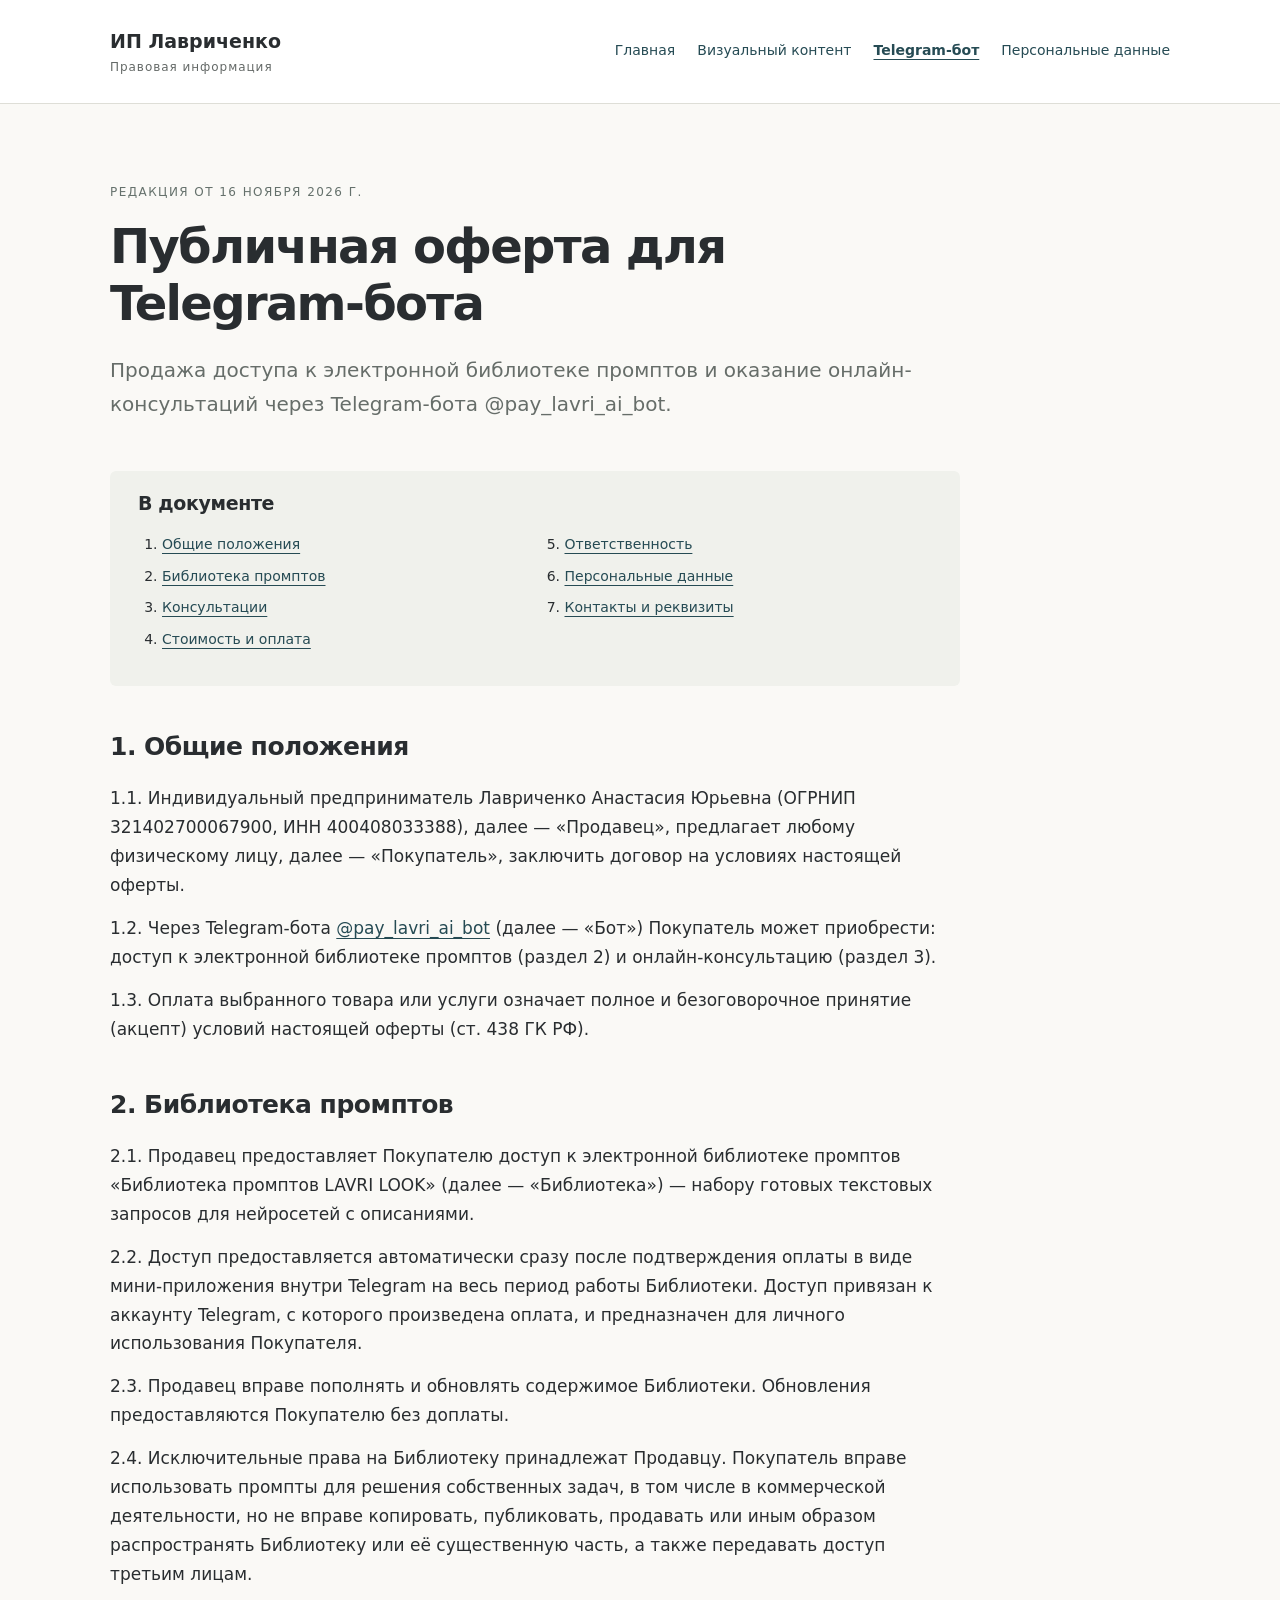
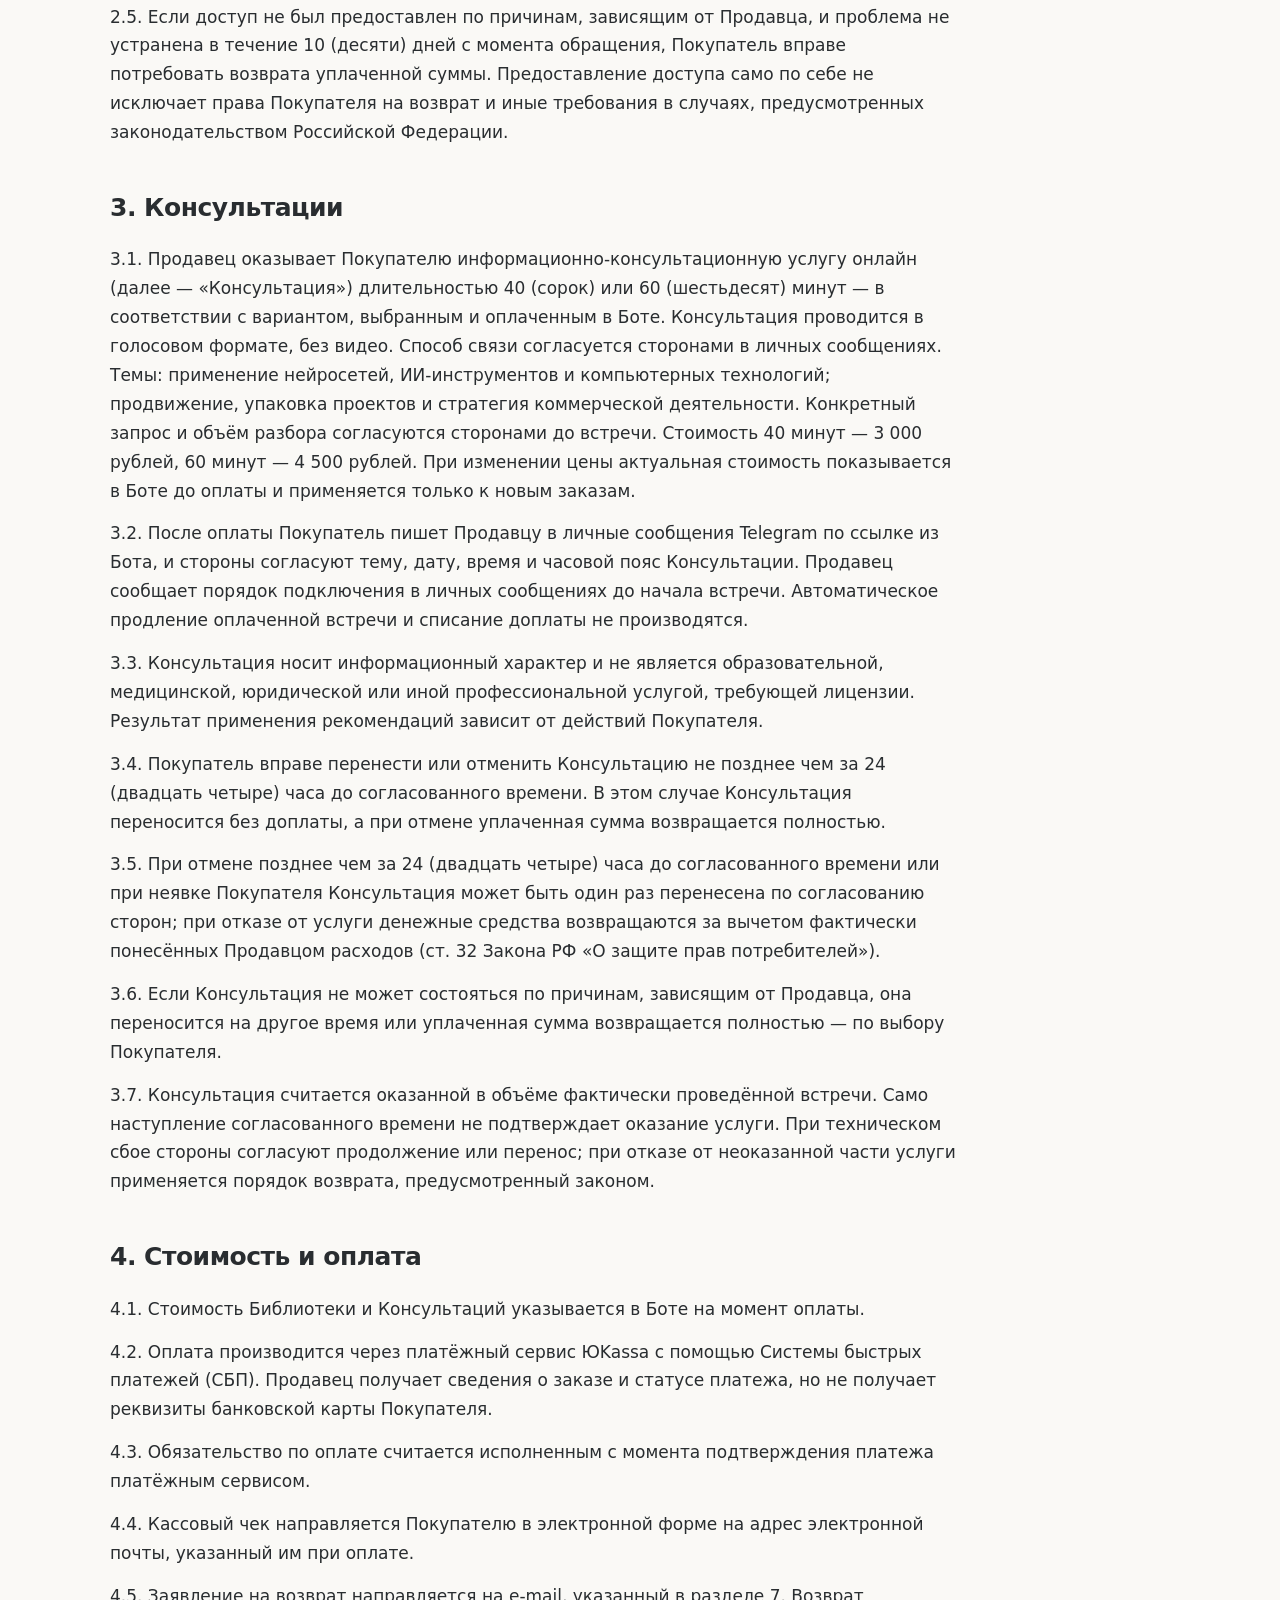
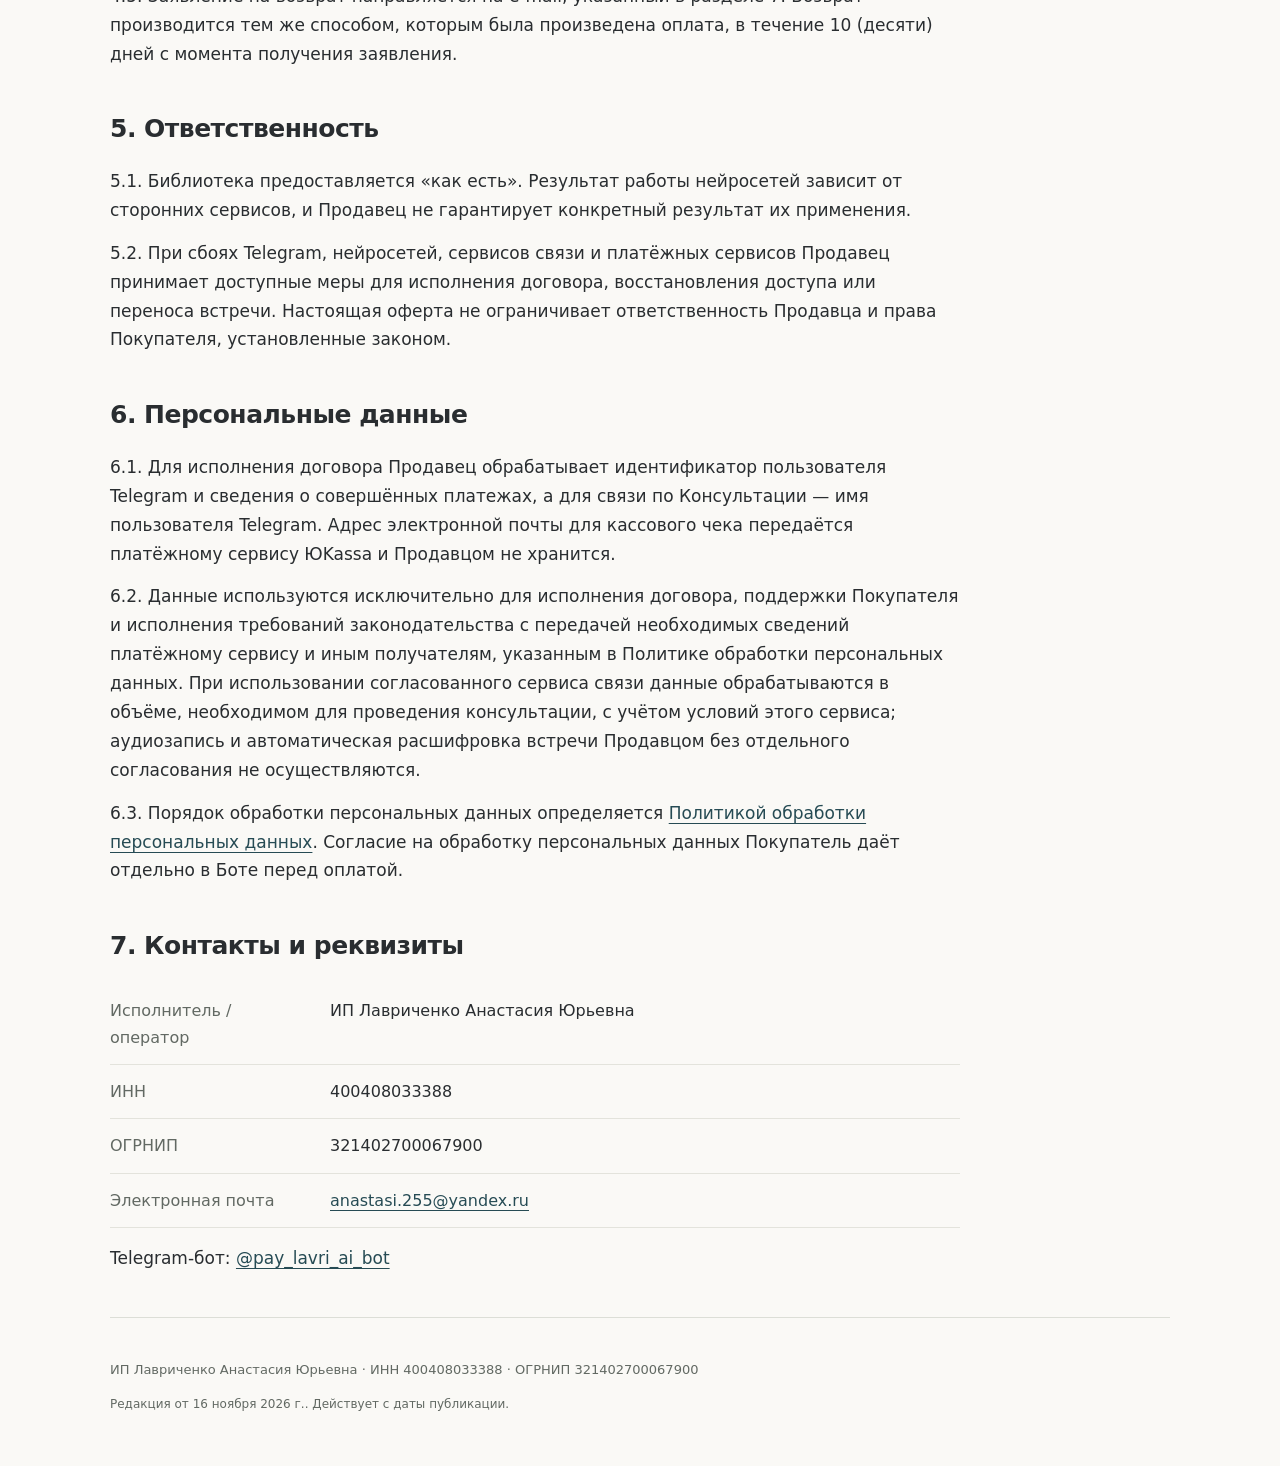
==== commit f74ebb2b: "Рабочие редакции документов от 16.11.2026: оферта на визуальный контент, оферта бота, единая политик" ====
--- a/bot-offer.html
+++ b/bot-offer.html
@@ -1,3 +1,22 @@
 <!doctype html>
-<html lang="ru"><head><meta charset="utf-8"><meta name="viewport" content="width=device-width, initial-scale=1"><meta name="description" content="Проект условий продажи цифровых продуктов и консультаций."><meta name="robots" content="noindex, nofollow"><title>Оферта для Telegram-бота — ИП Лавриченко</title><link rel="stylesheet" href="styles.css?v=requisites-3"></head>
-<body><a class="skip" href="#main">К содержанию</a><header class="site-header"><div class="shell"><a class="brand" href="index.html">ИП Лавриченко<span>Правовая информация</span></a><nav aria-label="Основная навигация"><a href="index.html">Главная</a><a href="offer.html">Визуальный контент</a><a href="bot-offer.html" aria-current="page">Telegram-бот</a><a href="privacy.html">Персональные данные</a></nav></div></header><main id="main" class="shell"><div class="intro"><p class="eyebrow">Документы предпринимателя</p><h1>Оферта для Telegram-бота</h1><p class="lead">Проект условий продажи цифровых продуктов и консультаций.</p></div><nav class="toc" aria-label="Содержание"><h2>В документе</h2><ol><li><a href="#s1">Продавец и предмет</a></li><li><a href="#s2">Информация до покупки и акцепт</a></li><li><a href="#s3">Стоимость, ЮKassa и чеки</a></li><li><a href="#s4">Предоставление цифрового продукта</a></li><li><a href="#s5">Консультации</a></li><li><a href="#s6">Использование материалов</a></li><li><a href="#s7">Поддержка и обращения</a></li><li><a href="#s8">Отказ и возвраты</a></li><li><a href="#s9">Данные и ответственность</a></li><li><a href="#s10">Редакция и контакты</a></li></ol></nav><article><section id="s1"><h2>1. Продавец и предмет</h2><p>Продавец и исполнитель — ИП Лавриченко Анастасия Юрьевна. Планируется продажа PDF-гайдов с промптами и оказание платных консультаций через <a href="https://t.me/pay_lavri_ai_bot">@pay_lavri_ai_bot</a>. По сообщению владельца, платёжный сценарий ещё не запущен; настоящая страница не подтверждает возможность оплаты сейчас. Правовая квалификация конкретного продукта зависит от его содержания; доступ к материалу и консультация не должны автоматически регулироваться одинаково.</p><p class="pending"><strong>Требует согласования:</strong> содержание, объём и описание конкретных PDF-гайдов и консультаций до запуска продаж.</p></section><section id="s2"><h2>2. Информация до покупки и акцепт</h2><p>До оплаты покупателю должны быть доступны описание продукта, цена, условия использования, порядок и срок предоставления, сведения об исполнителе и действующая редакция условий. Этот проект не вводит платёжный акцепт и не должен подключаться к боту как действующий договор.</p><p class="pending"><strong>Требует согласования:</strong> точная последовательность экранов бота, способ ознакомления с условиями и фиксации акцепта.</p></section><section id="s3"><h2>3. Стоимость, ЮKassa и чеки</h2><p>Цена PDF-гайда сообщается покупателю до покупки. Стоимость консультации определяется индивидуально по согласованию с клиентом с учётом сложности задачи и сообщается до оплаты. Оплата через ЮKassa планируется в будущем; по сообщению владельца, сейчас она не производится. Подключение, выдача чеков и платёжный сценарий требуют проверки перед запуском. Сайт не принимает платежи и не запрашивает реквизиты карты. Исполнение обязанности по применению ККТ и отправке чеков нужно подтвердить отдельно; использование ЮKassa само по себе не подтверждает корректную фискализацию.</p><p class="pending"><strong>Требует согласования:</strong> статус подключения ЮKassa, способы оплаты, момент подтверждения платежа, ККТ и контакт для электронного чека.</p></section><section id="s4"><h2>4. Предоставление цифрового продукта</h2><p class="pending"><strong>Требует согласования:</strong> PDF-гайд выдаётся после оплаты. Необходимо уточнить, автоматическая или ручная выдача, срок выдачи после подтверждения оплаты, способ получения файла, технические требования, повторное получение и действия при сбое. Эти детали проверяются перед запуском.</p></section><section id="s5"><h2>5. Консультации</h2><p class="pending"><strong>Требует согласования:</strong> консультация проводится в формате созвона на 40 минут либо один час; длительность и стоимость согласуются до оплаты. Более длительный созвон возможен по предварительному согласованию. Об отмене записи заказчик сообщает не позднее чем за 24 часа до начала. Перенос в пределах того же дня согласуется сторонами на доступное время; перенос на другой день согласуется заранее, не позднее чем за 24 часа до первоначального начала. Этот организационный порядок не исключает предусмотренное законом право отказаться от услуги и не устанавливает автоматическое удержание оплаты при позднем обращении. Необходимо уточнить сервис связи, запись разговора (если планируется), подтверждение оказания и порядок возврата.</p></section><section id="s6"><h2>6. Использование материалов</h2><p>Объём разрешённого использования продукта должен быть сообщён до покупки. Покупка экземпляра или доступа сама по себе не означает отчуждения исключительного права. Ограничения копирования и распространения устанавливаются с учётом характера продукта, прав исполнителя и требований закона.</p><p class="pending"><strong>Требует согласования:</strong> лицензия и допустимое личное или коммерческое использование каждого продукта.</p></section><section id="s7"><h2>7. Поддержка и обращения</h2><p>Вопросы можно направить на anastasi.255@yandex.ru. В обращении достаточно указать продукт, дату покупки и описание проблемы; не направляйте полный номер карты или коды подтверждения. Обязательные сроки удовлетворения требований определяются законом.</p><p class="pending"><strong>Требует согласования:</strong> поддержка внутри бота, часы работы и фактический порядок обработки обращений.</p></section><section id="s8"><h2>8. Отказ и возвраты</h2><p>Безусловный запрет возвратов цифровых продуктов этим проектом не устанавливается. Порядок отказа зависит от правовой природы продукта, факта предоставления, качества и обязательных прав потребителя. Для консультационных услуг учитывается право потребителя отказаться от исполнения с оплатой фактически понесённых расходов в установленных законом пределах. При недостатках сохраняются предусмотренные законом требования. Нельзя автоматически считать любое открытие файла отказом от всех прав.</p><p class="pending"><strong>Требует согласования:</strong> порядок подачи заявления, проверка оплаты, возврат через фактическую платёжную систему и применимые сроки для каждого типа требований.</p></section><section id="s9"><h2>9. Данные и ответственность</h2><p>Обработка данных описывается в <a href="privacy.html">отдельном проекте политики</a>. Принятие оферты не заменяет отдельное согласие там, где оно необходимо. Сбои Telegram и платёжного сервиса не исключают автоматически обязанности продавца. Права потребителей не ограничиваются условиями проекта.</p></section><section id="s10"><h2>10. Редакция и контакты</h2><p>Дата начала действия будет указана после согласования. Для ранее оформленных заказов сохраняются применимые к ним условия. Порядок изменения длительного доступа необходимо согласовать отдельно.</p><dl class="details"><div><dt>Исполнитель / оператор</dt><dd>ИП Лавриченко Анастасия Юрьевна</dd></div><div><dt>ИНН</dt><dd>400408033388</dd></div><div><dt>ОГРНИП</dt><dd>321402700067900</dd></div><div><dt>Электронная почта</dt><dd><a href="mailto:anastasi.255@yandex.ru">anastasi.255@yandex.ru</a></dd></div><div><dt>Получатель</dt><dd>Индивидуальный предприниматель Лавриченко Анастасия Юрьевна</dd></div><div><dt>Расчётный счёт</dt><dd>40802810920000495571</dd></div><div><dt>Банк</dt><dd>ООО «Банк Точка»</dd></div><div><dt>БИК</dt><dd>044525104</dd></div><div><dt>Корреспондентский счёт</dt><dd>30101810745374525104</dd></div></dl></section></article></main><footer class="shell"><p>ИП Лавриченко Анастасия Юрьевна</p><p class="muted">Предварительные проекты документов. Не введены в действие.</p></footer></body></html>+<html lang="ru"><head><meta charset="utf-8"><meta name="viewport" content="width=device-width, initial-scale=1"><meta name="description" content="Продажа доступа к электронной библиотеке промптов и оказание онлайн-консультаций через Telegram-бота @pay_lavri_ai_bot."><title>Публичная оферта для Telegram-бота — ИП Лавриченко</title><link rel="stylesheet" href="styles.css?v=final-1"></head>
+<body><a class="skip" href="#main">К содержанию</a><header class="site-header"><div class="shell"><a class="brand" href="index.html">ИП Лавриченко<span>Правовая информация</span></a><nav aria-label="Основная навигация"><a href="index.html">Главная</a><a href="offer.html">Визуальный контент</a><a href="bot-offer.html" aria-current="page">Telegram-бот</a><a href="privacy.html">Персональные данные</a></nav></div></header><main id="main" class="shell"><div class="intro"><p class="eyebrow">Редакция от 16 ноября 2026 г.</p><h1>Публичная оферта для Telegram-бота</h1><p class="lead">Продажа доступа к электронной библиотеке промптов и оказание онлайн-консультаций через Telegram-бота @pay_lavri_ai_bot.</p></div><nav class="toc" aria-label="Содержание"><h2>В документе</h2><ol><li><a href="#s1">Общие положения</a></li><li><a href="#s2">Библиотека промптов</a></li><li><a href="#s3">Консультации</a></li><li><a href="#s4">Стоимость и оплата</a></li><li><a href="#s5">Ответственность</a></li><li><a href="#s6">Персональные данные</a></li><li><a href="#s7">Контакты и реквизиты</a></li></ol></nav><article><section id="s1"><h2>1. Общие положения</h2><p>1.1. Индивидуальный предприниматель Лавриченко Анастасия Юрьевна (ОГРНИП 321402700067900, ИНН 400408033388), далее — «Продавец», предлагает любому физическому лицу, далее — «Покупатель», заключить договор на условиях настоящей оферты.</p>
+<p>1.2. Через Telegram-бота <a href="https://t.me/pay_lavri_ai_bot">@pay_lavri_ai_bot</a> (далее — «Бот») Покупатель может приобрести: доступ к электронной библиотеке промптов (раздел 2) и онлайн-консультацию (раздел 3).</p>
+<p>1.3. Оплата выбранного товара или услуги означает полное и безоговорочное принятие (акцепт) условий настоящей оферты (ст. 438 ГК РФ).</p></section><section id="s2"><h2>2. Библиотека промптов</h2><p>2.1. Продавец предоставляет Покупателю доступ к электронной библиотеке промптов «Библиотека промптов LAVRI LOOK» (далее — «Библиотека») — набору готовых текстовых запросов для нейросетей с описаниями.</p>
+<p>2.2. Доступ предоставляется автоматически сразу после подтверждения оплаты в виде мини-приложения внутри Telegram на весь период работы Библиотеки. Доступ привязан к аккаунту Telegram, с которого произведена оплата, и предназначен для личного использования Покупателя.</p>
+<p>2.3. Продавец вправе пополнять и обновлять содержимое Библиотеки. Обновления предоставляются Покупателю без доплаты.</p>
+<p>2.4. Исключительные права на Библиотеку принадлежат Продавцу. Покупатель вправе использовать промпты для решения собственных задач, в том числе в коммерческой деятельности, но не вправе копировать, публиковать, продавать или иным образом распространять Библиотеку или её существенную часть, а также передавать доступ третьим лицам.</p>
+<p>2.5. Если доступ не был предоставлен по причинам, зависящим от Продавца, и проблема не устранена в течение 10 (десяти) дней с момента обращения, Покупатель вправе потребовать возврата уплаченной суммы. Предоставление доступа само по себе не исключает права Покупателя на возврат и иные требования в случаях, предусмотренных законодательством Российской Федерации.</p></section><section id="s3"><h2>3. Консультации</h2><p>3.1. Продавец оказывает Покупателю информационно-консультационную услугу онлайн (далее — «Консультация») длительностью 40 (сорок) или 60 (шестьдесят) минут — в соответствии с вариантом, выбранным и оплаченным в Боте. Консультация проводится в голосовом формате, без видео. Способ связи согласуется сторонами в личных сообщениях. Темы: применение нейросетей, ИИ-инструментов и компьютерных технологий; продвижение, упаковка проектов и стратегия коммерческой деятельности. Конкретный запрос и объём разбора согласуются сторонами до встречи. Стоимость 40 минут — 3 000 рублей, 60 минут — 4 500 рублей. При изменении цены актуальная стоимость показывается в Боте до оплаты и применяется только к новым заказам.</p>
+<p>3.2. После оплаты Покупатель пишет Продавцу в личные сообщения Telegram по ссылке из Бота, и стороны согласуют тему, дату, время и часовой пояс Консультации. Продавец сообщает порядок подключения в личных сообщениях до начала встречи. Автоматическое продление оплаченной встречи и списание доплаты не производятся.</p>
+<p>3.3. Консультация носит информационный характер и не является образовательной, медицинской, юридической или иной профессиональной услугой, требующей лицензии. Результат применения рекомендаций зависит от действий Покупателя.</p>
+<p>3.4. Покупатель вправе перенести или отменить Консультацию не позднее чем за 24 (двадцать четыре) часа до согласованного времени. В этом случае Консультация переносится без доплаты, а при отмене уплаченная сумма возвращается полностью.</p>
+<p>3.5. При отмене позднее чем за 24 (двадцать четыре) часа до согласованного времени или при неявке Покупателя Консультация может быть один раз перенесена по согласованию сторон; при отказе от услуги денежные средства возвращаются за вычетом фактически понесённых Продавцом расходов (ст. 32 Закона РФ «О защите прав потребителей»).</p>
+<p>3.6. Если Консультация не может состояться по причинам, зависящим от Продавца, она переносится на другое время или уплаченная сумма возвращается полностью — по выбору Покупателя.</p>
+<p>3.7. Консультация считается оказанной в объёме фактически проведённой встречи. Само наступление согласованного времени не подтверждает оказание услуги. При техническом сбое стороны согласуют продолжение или перенос; при отказе от неоказанной части услуги применяется порядок возврата, предусмотренный законом.</p></section><section id="s4"><h2>4. Стоимость и оплата</h2><p>4.1. Стоимость Библиотеки и Консультаций указывается в Боте на момент оплаты.</p>
+<p>4.2. Оплата производится через платёжный сервис ЮKassa с помощью Системы быстрых платежей (СБП). Продавец получает сведения о заказе и статусе платежа, но не получает реквизиты банковской карты Покупателя.</p>
+<p>4.3. Обязательство по оплате считается исполненным с момента подтверждения платежа платёжным сервисом.</p>
+<p>4.4. Кассовый чек направляется Покупателю в электронной форме на адрес электронной почты, указанный им при оплате.</p>
+<p>4.5. Заявление на возврат направляется на e-mail, указанный в разделе 7. Возврат производится тем же способом, которым была произведена оплата, в течение 10 (десяти) дней с момента получения заявления.</p></section><section id="s5"><h2>5. Ответственность</h2><p>5.1. Библиотека предоставляется «как есть». Результат работы нейросетей зависит от сторонних сервисов, и Продавец не гарантирует конкретный результат их применения.</p>
+<p>5.2. При сбоях Telegram, нейросетей, сервисов связи и платёжных сервисов Продавец принимает доступные меры для исполнения договора, восстановления доступа или переноса встречи. Настоящая оферта не ограничивает ответственность Продавца и права Покупателя, установленные законом.</p></section><section id="s6"><h2>6. Персональные данные</h2><p>6.1. Для исполнения договора Продавец обрабатывает идентификатор пользователя Telegram и сведения о совершённых платежах, а для связи по Консультации — имя пользователя Telegram. Адрес электронной почты для кассового чека передаётся платёжному сервису ЮKassa и Продавцом не хранится.</p>
+<p>6.2. Данные используются исключительно для исполнения договора, поддержки Покупателя и исполнения требований законодательства с передачей необходимых сведений платёжному сервису и иным получателям, указанным в Политике обработки персональных данных. При использовании согласованного сервиса связи данные обрабатываются в объёме, необходимом для проведения консультации, с учётом условий этого сервиса; аудиозапись и автоматическая расшифровка встречи Продавцом без отдельного согласования не осуществляются.</p>
+<p>6.3. Порядок обработки персональных данных определяется <a href="privacy.html">Политикой обработки персональных данных</a>. Согласие на обработку персональных данных Покупатель даёт отдельно в Боте перед оплатой.</p></section><section id="s7"><h2>7. Контакты и реквизиты</h2><dl class="details"><div><dt>Исполнитель / оператор</dt><dd>ИП Лавриченко Анастасия Юрьевна</dd></div><div><dt>ИНН</dt><dd>400408033388</dd></div><div><dt>ОГРНИП</dt><dd>321402700067900</dd></div><div><dt>Электронная почта</dt><dd><a href="mailto:anastasi.255@yandex.ru">anastasi.255@yandex.ru</a></dd></div></dl><p>Telegram-бот: <a href="https://t.me/pay_lavri_ai_bot">@pay_lavri_ai_bot</a></p></section></article></main><footer class="shell"><p>ИП Лавриченко Анастасия Юрьевна · ИНН 400408033388 · ОГРНИП 321402700067900</p><p class="muted">Редакция от 16 ноября 2026 г.. Действует с даты публикации.</p></footer></body></html>
--- a/styles.css
+++ b/styles.css
@@ -4,4 +4,6 @@
 @media(max-width:800px){.home .cards{grid-template-columns:1fr}.home .details{grid-template-columns:1fr}.home .intro{padding-top:26px}.home h1{font-size:30px}.home .card{padding:16px}.home section{margin:24px 0}}@media(max-width:400px){.home .details div{grid-template-columns:1fr;gap:0}}
 @media(min-width:801px){.home .site-header .shell{padding-block:14px}.home .intro{padding-top:20px}.home section{margin:12px 0}.home h2{margin-bottom:8px}.home .card{padding:14px}.home .card h3{margin:6px 0}.home .details{line-height:1.5}.home .details div{padding:5px 0}.home footer{padding-block:8px}}
 
-.home{min-height:100svh;display:flex;flex-direction:column}.home>main{flex:1;margin:0 auto}.home>footer{margin:12px auto 0;width:min(100% - 64px,1060px)}.home .requisites{display:grid;grid-template-columns:repeat(2,minmax(0,1fr));gap:16px 40px;max-width:900px}.home .requisites .details{display:block}.home .requisites .details div{grid-template-columns:155px minmax(0,1fr);gap:10px}.home article section+section{margin-top:28px}.home footer{justify-content:flex-start;gap:4px 20px}.home footer .muted{flex-basis:auto}@media(max-width:800px){.home .requisites{grid-template-columns:1fr;gap:0}.home>footer{width:calc(100% - 36px)}}@media(max-width:400px){.home .requisites .details div{grid-template-columns:1fr;gap:0}}
+.home{min-height:100svh;display:flex;flex-direction:column}.home>main{flex:1;margin:0 auto}.home>footer{margin:12px auto 0;width:min(100% - 64px,1060px)}.home .requisites{display:grid;grid-template-columns:repeat(2,minmax(0,1fr));gap:16px 40px;max-width:900px}.home .requisites .details{display:block}.home .requisites .details div{grid-template-columns:155px minmax(0,1fr);gap:10px}.home article section+section{margin-top:44px}.home footer{justify-content:flex-start;gap:4px 20px}.home footer .muted{flex-basis:auto}@media(max-width:800px){.home .requisites{grid-template-columns:1fr;gap:0}.home>footer{width:calc(100% - 36px)}}@media(max-width:400px){.home .requisites .details div{grid-template-columns:1fr;gap:0}}
+
+.home .contact-section h2{font-size:18px;font-weight:500}.home .contact-section .details{font-size:13px}.home .contact-section .details div{padding-block:4px}@media(max-width:800px){.home article .contact-section{margin-top:32px}.home .contact-section .details{font-size:14px}}
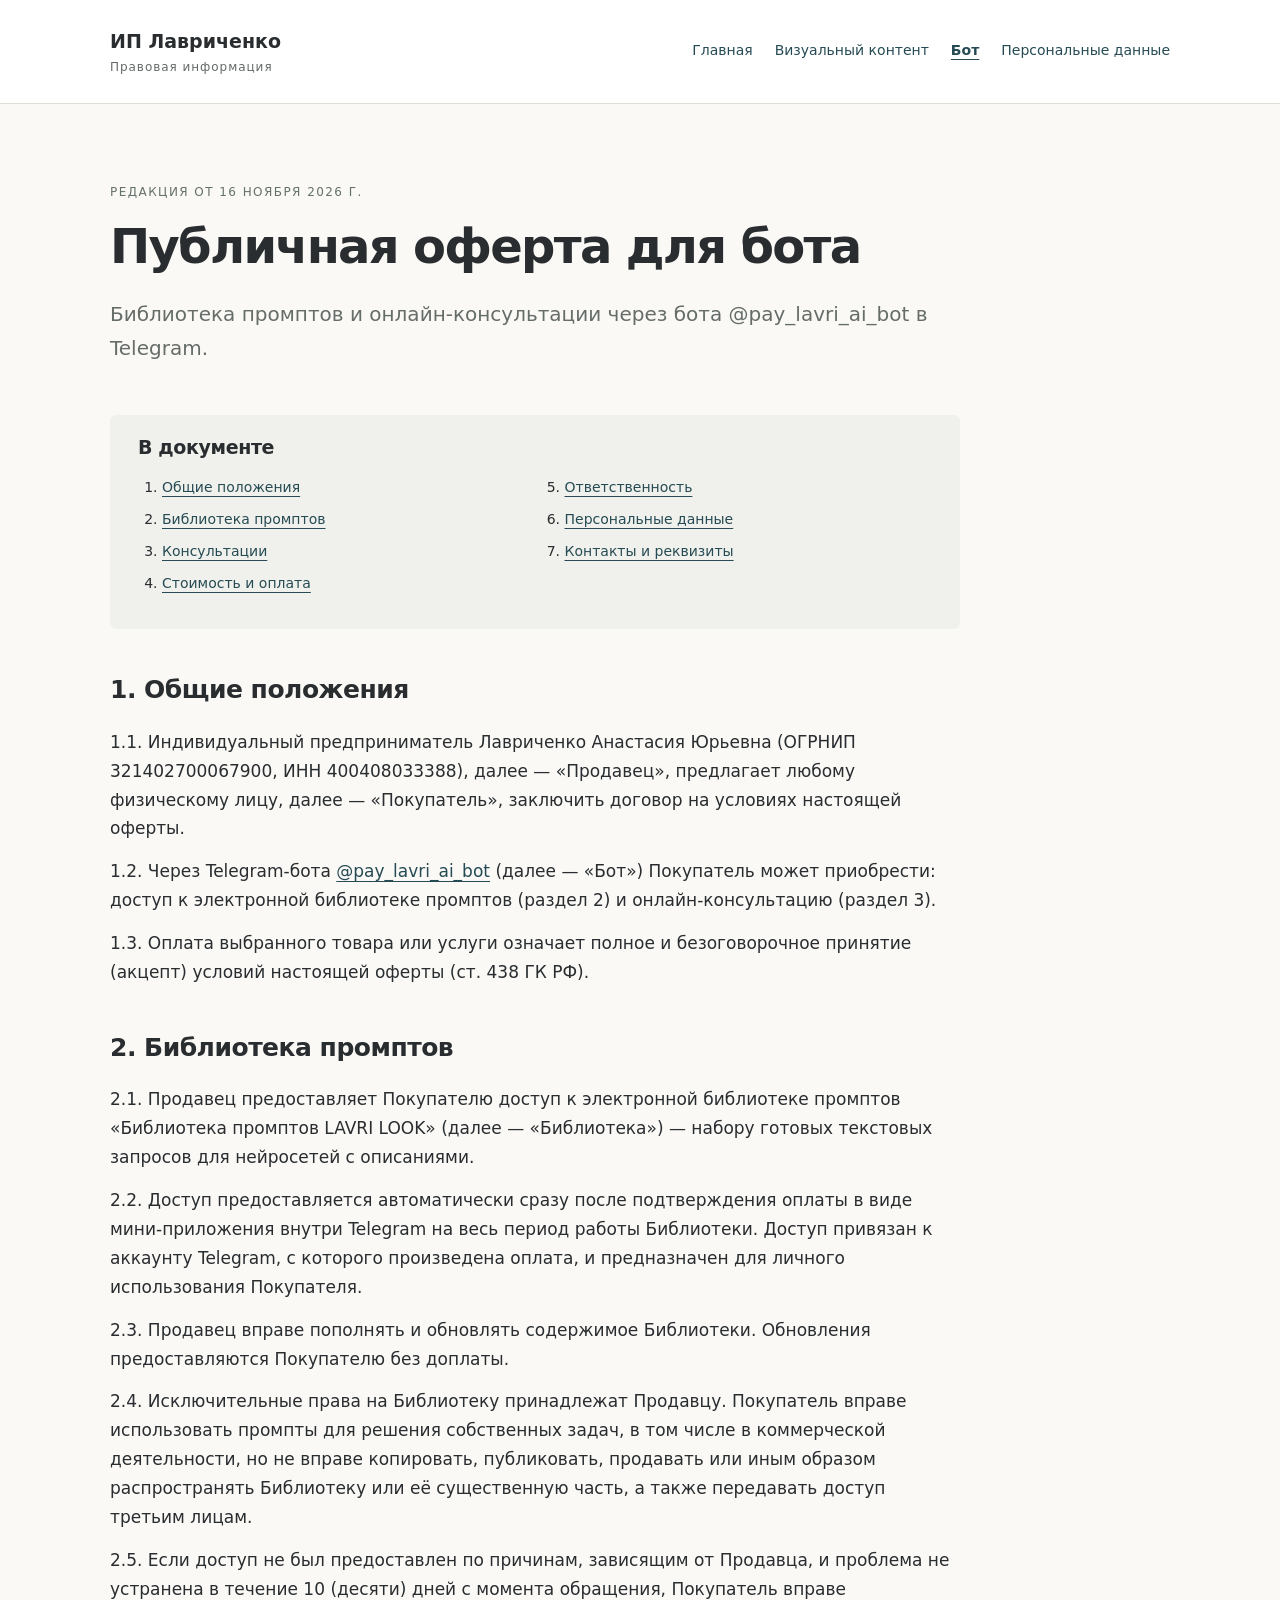
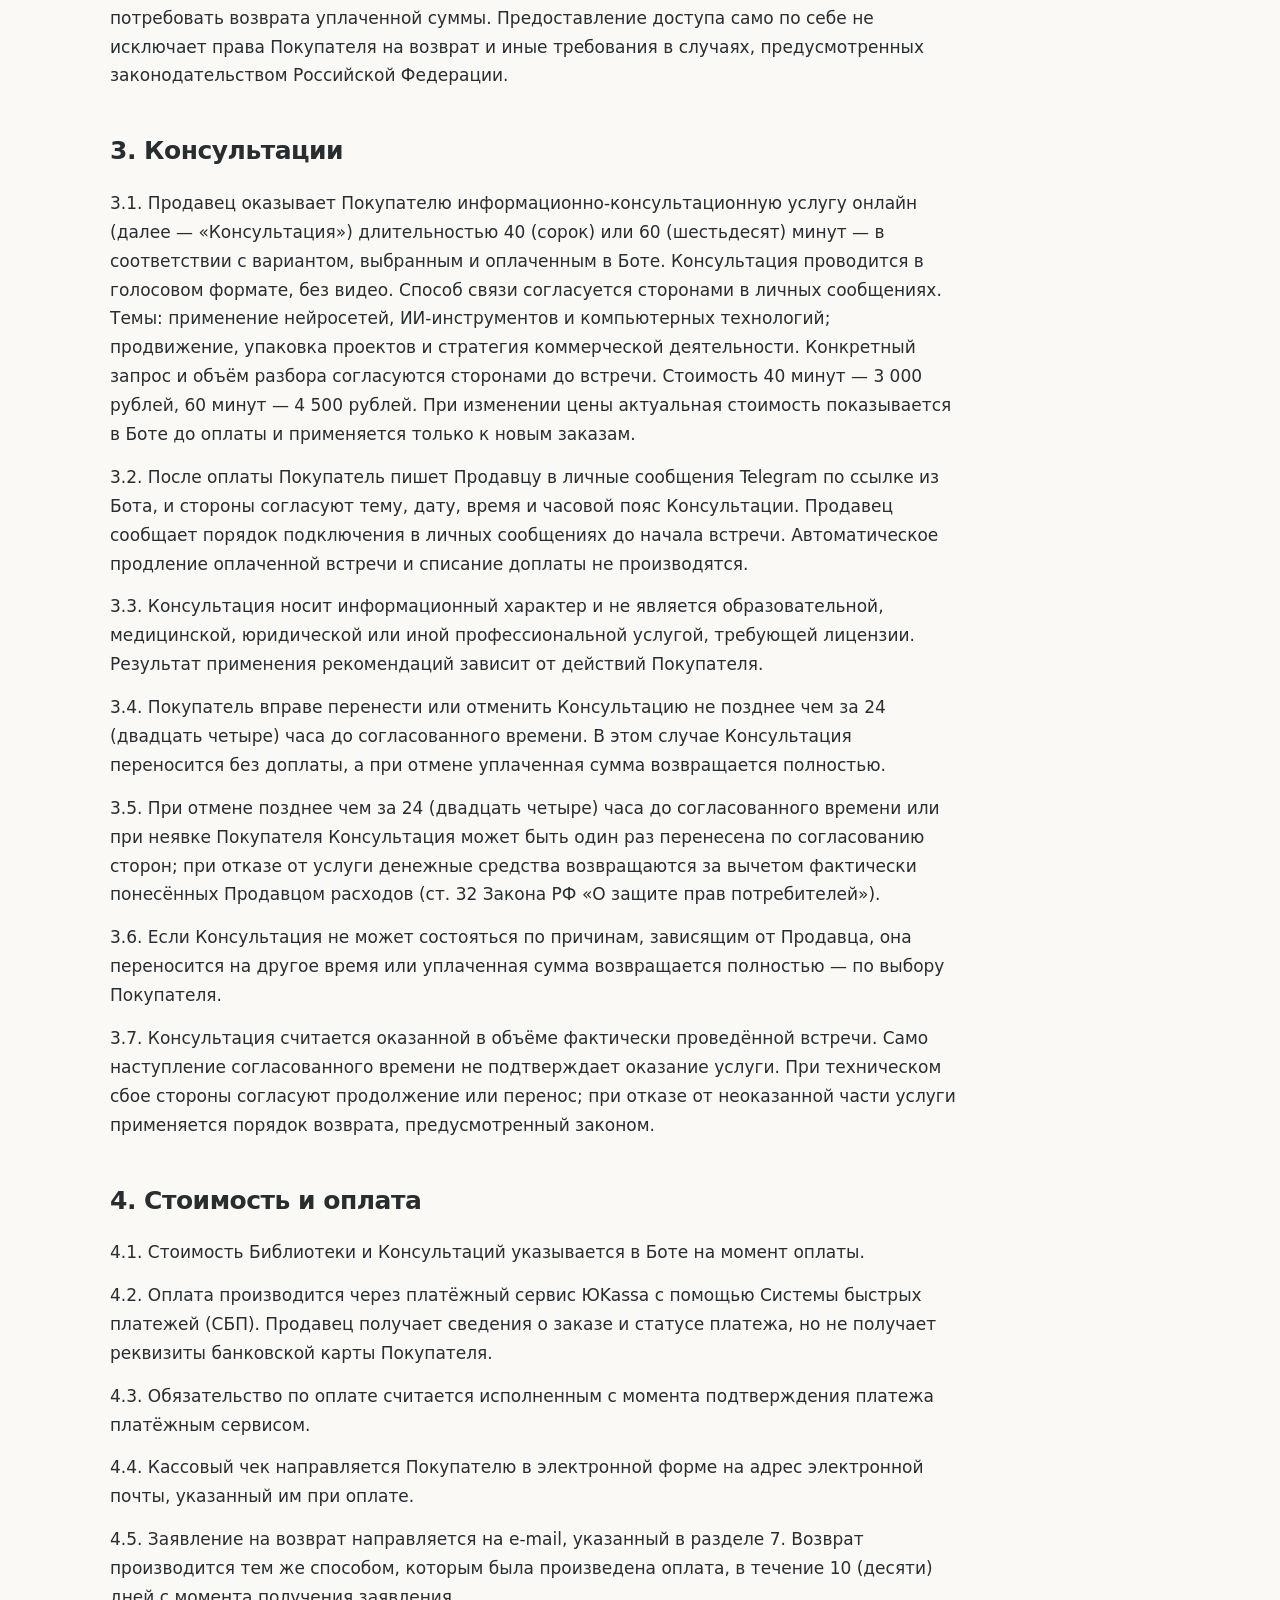
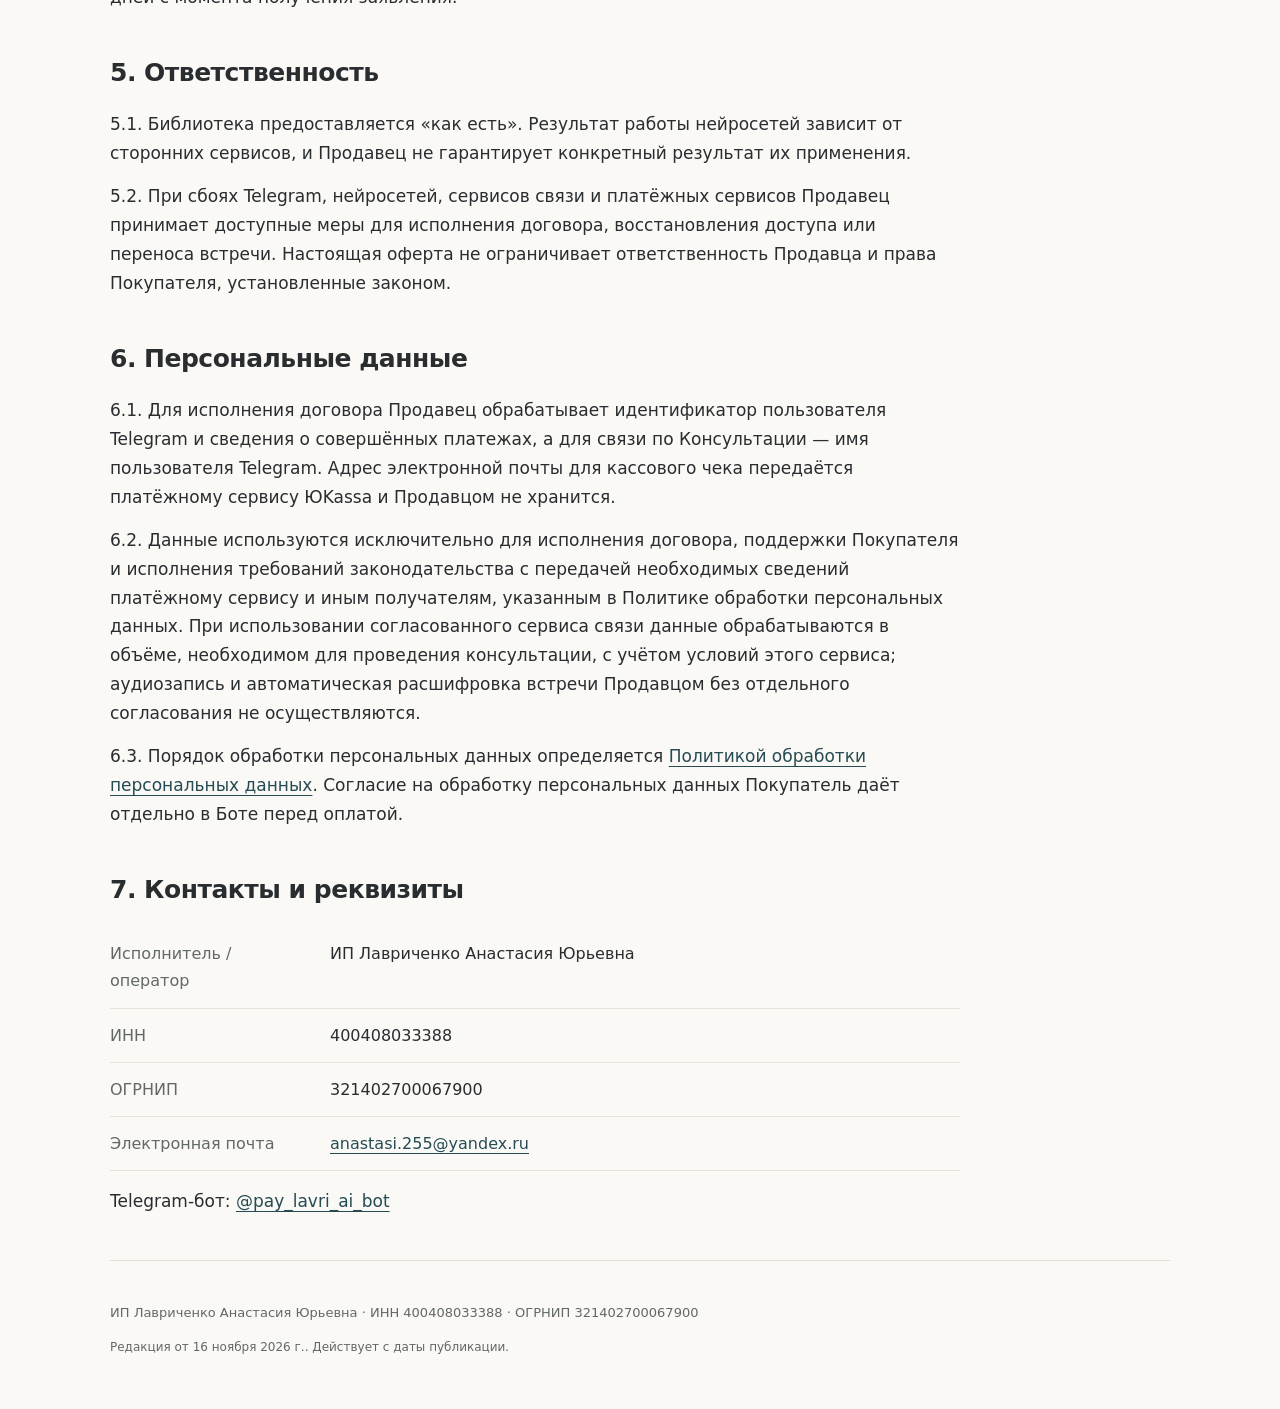
==== commit 8e9128eb: "Короткое название: «Оферта для бота», в меню — «Бот» Co-Authored-By: Claude Opus 5.5 <noreply@anthro" ====
--- a/bot-offer.html
+++ b/bot-offer.html
@@ -1,6 +1,6 @@
 <!doctype html>
-<html lang="ru"><head><meta charset="utf-8"><meta name="viewport" content="width=device-width, initial-scale=1"><meta name="description" content="Продажа доступа к электронной библиотеке промптов и оказание онлайн-консультаций через Telegram-бота @pay_lavri_ai_bot."><title>Публичная оферта для Telegram-бота — ИП Лавриченко</title><link rel="stylesheet" href="styles.css?v=final-1"></head>
-<body><a class="skip" href="#main">К содержанию</a><header class="site-header"><div class="shell"><a class="brand" href="index.html">ИП Лавриченко<span>Правовая информация</span></a><nav aria-label="Основная навигация"><a href="index.html">Главная</a><a href="offer.html">Визуальный контент</a><a href="bot-offer.html" aria-current="page">Telegram-бот</a><a href="privacy.html">Персональные данные</a></nav></div></header><main id="main" class="shell"><div class="intro"><p class="eyebrow">Редакция от 16 ноября 2026 г.</p><h1>Публичная оферта для Telegram-бота</h1><p class="lead">Продажа доступа к электронной библиотеке промптов и оказание онлайн-консультаций через Telegram-бота @pay_lavri_ai_bot.</p></div><nav class="toc" aria-label="Содержание"><h2>В документе</h2><ol><li><a href="#s1">Общие положения</a></li><li><a href="#s2">Библиотека промптов</a></li><li><a href="#s3">Консультации</a></li><li><a href="#s4">Стоимость и оплата</a></li><li><a href="#s5">Ответственность</a></li><li><a href="#s6">Персональные данные</a></li><li><a href="#s7">Контакты и реквизиты</a></li></ol></nav><article><section id="s1"><h2>1. Общие положения</h2><p>1.1. Индивидуальный предприниматель Лавриченко Анастасия Юрьевна (ОГРНИП 321402700067900, ИНН 400408033388), далее — «Продавец», предлагает любому физическому лицу, далее — «Покупатель», заключить договор на условиях настоящей оферты.</p>
+<html lang="ru"><head><meta charset="utf-8"><meta name="viewport" content="width=device-width, initial-scale=1"><meta name="description" content="Библиотека промптов и онлайн-консультации через бота @pay_lavri_ai_bot в Telegram."><title>Публичная оферта для бота — ИП Лавриченко</title><link rel="stylesheet" href="styles.css?v=final-1"></head>
+<body><a class="skip" href="#main">К содержанию</a><header class="site-header"><div class="shell"><a class="brand" href="index.html">ИП Лавриченко<span>Правовая информация</span></a><nav aria-label="Основная навигация"><a href="index.html">Главная</a><a href="offer.html">Визуальный контент</a><a href="bot-offer.html" aria-current="page">Бот</a><a href="privacy.html">Персональные данные</a></nav></div></header><main id="main" class="shell"><div class="intro"><p class="eyebrow">Редакция от 16 ноября 2026 г.</p><h1>Публичная оферта для бота</h1><p class="lead">Библиотека промптов и онлайн-консультации через бота @pay_lavri_ai_bot в Telegram.</p></div><nav class="toc" aria-label="Содержание"><h2>В документе</h2><ol><li><a href="#s1">Общие положения</a></li><li><a href="#s2">Библиотека промптов</a></li><li><a href="#s3">Консультации</a></li><li><a href="#s4">Стоимость и оплата</a></li><li><a href="#s5">Ответственность</a></li><li><a href="#s6">Персональные данные</a></li><li><a href="#s7">Контакты и реквизиты</a></li></ol></nav><article><section id="s1"><h2>1. Общие положения</h2><p>1.1. Индивидуальный предприниматель Лавриченко Анастасия Юрьевна (ОГРНИП 321402700067900, ИНН 400408033388), далее — «Продавец», предлагает любому физическому лицу, далее — «Покупатель», заключить договор на условиях настоящей оферты.</p>
 <p>1.2. Через Telegram-бота <a href="https://t.me/pay_lavri_ai_bot">@pay_lavri_ai_bot</a> (далее — «Бот») Покупатель может приобрести: доступ к электронной библиотеке промптов (раздел 2) и онлайн-консультацию (раздел 3).</p>
 <p>1.3. Оплата выбранного товара или услуги означает полное и безоговорочное принятие (акцепт) условий настоящей оферты (ст. 438 ГК РФ).</p></section><section id="s2"><h2>2. Библиотека промптов</h2><p>2.1. Продавец предоставляет Покупателю доступ к электронной библиотеке промптов «Библиотека промптов LAVRI LOOK» (далее — «Библиотека») — набору готовых текстовых запросов для нейросетей с описаниями.</p>
 <p>2.2. Доступ предоставляется автоматически сразу после подтверждения оплаты в виде мини-приложения внутри Telegram на весь период работы Библиотеки. Доступ привязан к аккаунту Telegram, с которого произведена оплата, и предназначен для личного использования Покупателя.</p>
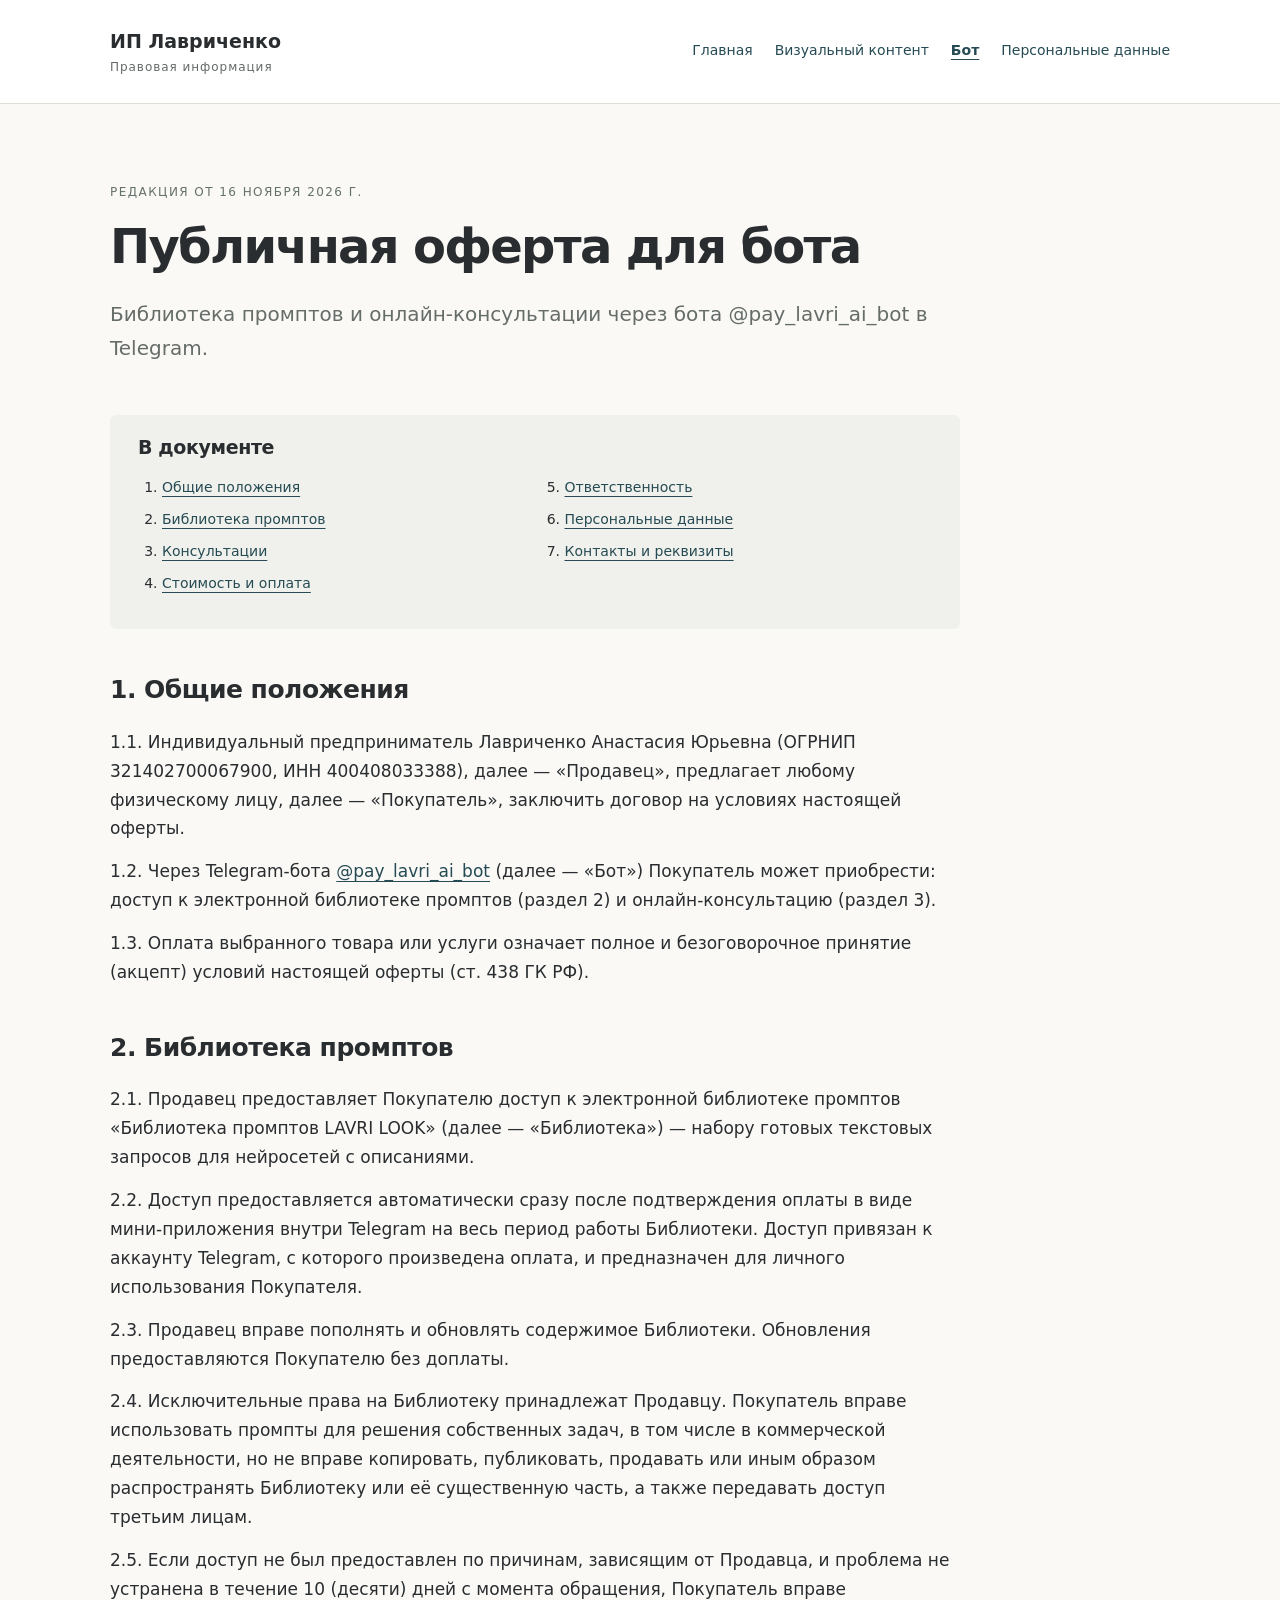
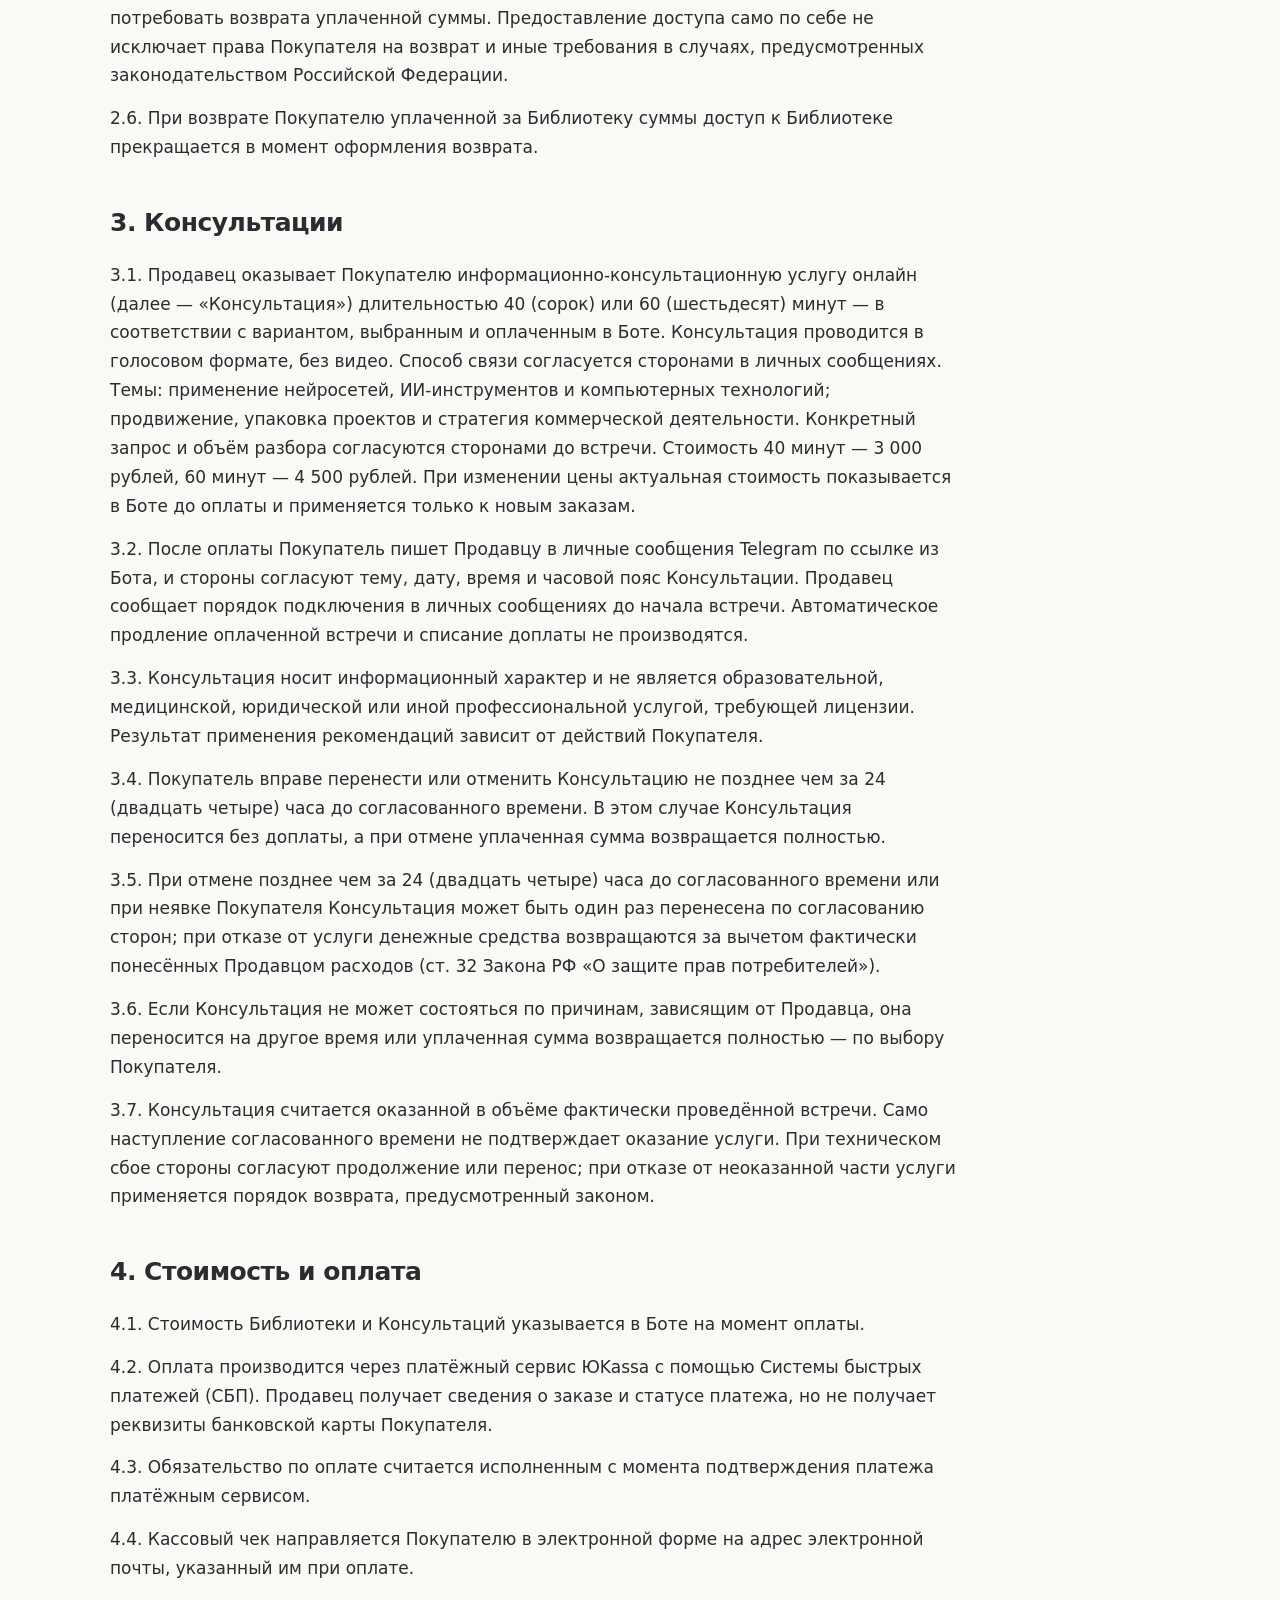
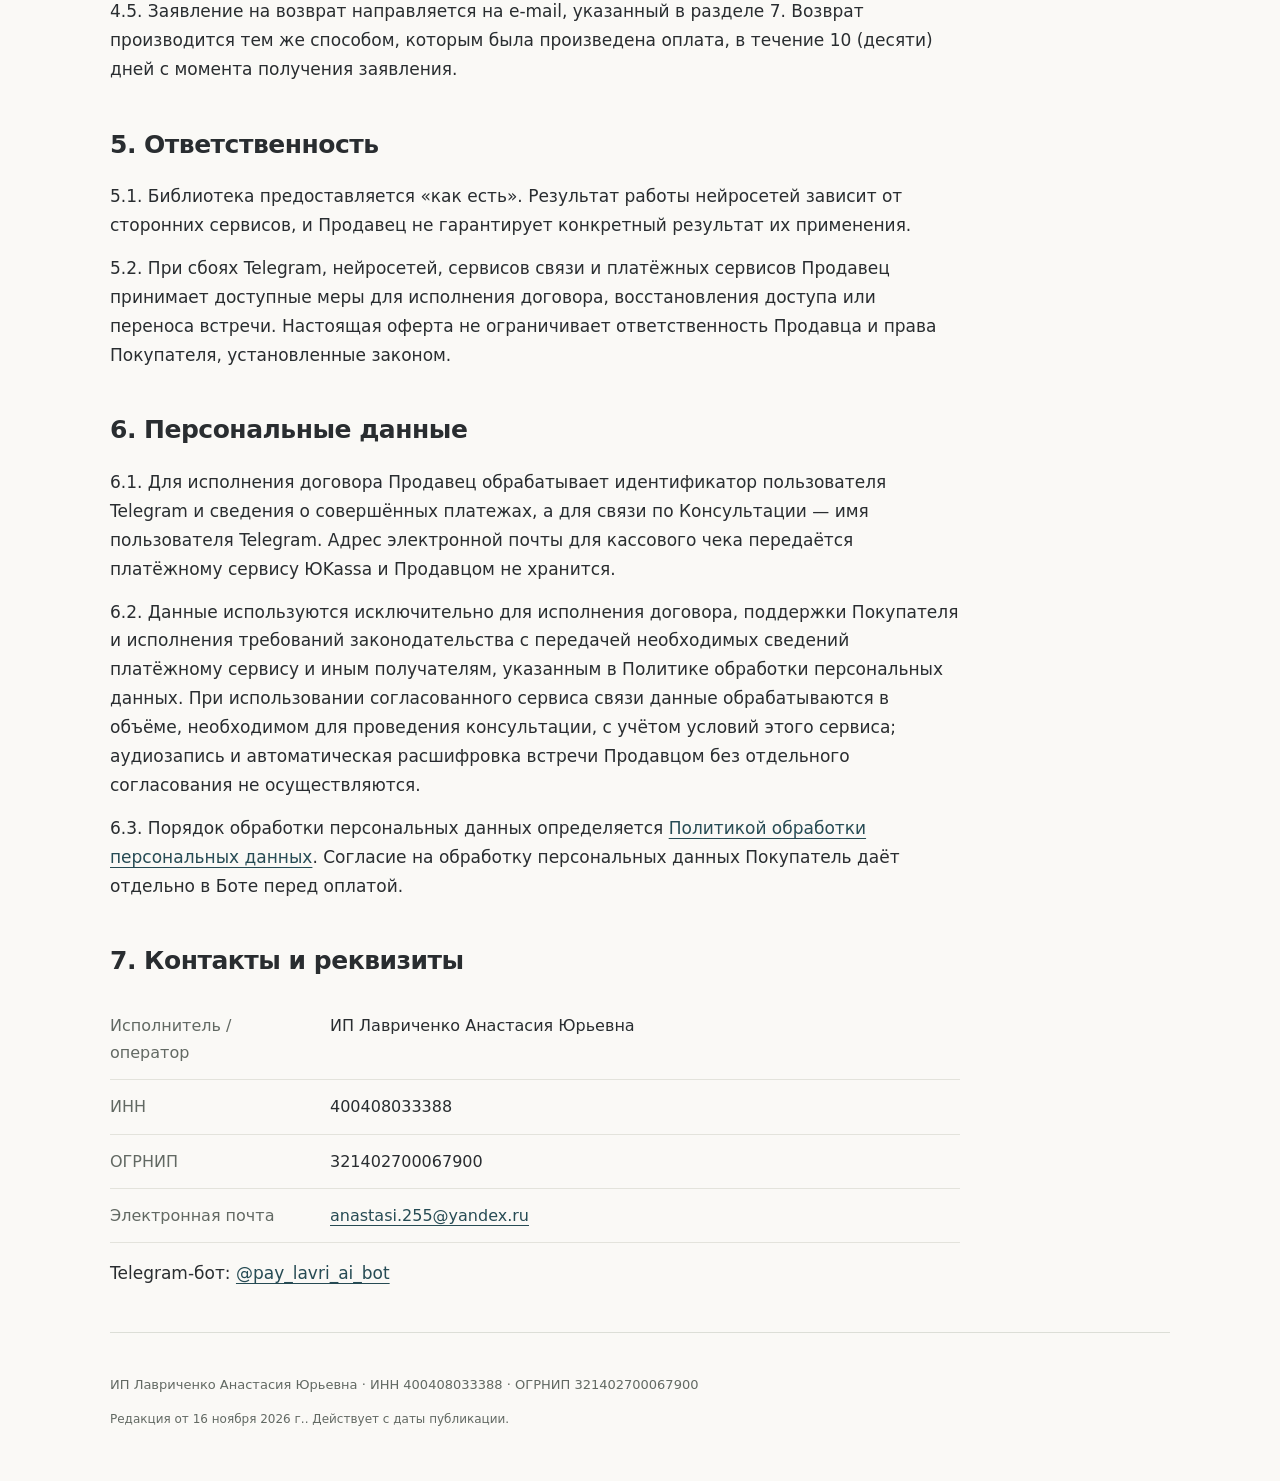
==== commit 9dbe33bf: "Оферта для бота: п. 2.6 — при возврате доступ к библиотеке прекращается Co-Authored-By: Claude Opus " ====
--- a/bot-offer.html
+++ b/bot-offer.html
@@ -6,7 +6,8 @@
 <p>2.2. Доступ предоставляется автоматически сразу после подтверждения оплаты в виде мини-приложения внутри Telegram на весь период работы Библиотеки. Доступ привязан к аккаунту Telegram, с которого произведена оплата, и предназначен для личного использования Покупателя.</p>
 <p>2.3. Продавец вправе пополнять и обновлять содержимое Библиотеки. Обновления предоставляются Покупателю без доплаты.</p>
 <p>2.4. Исключительные права на Библиотеку принадлежат Продавцу. Покупатель вправе использовать промпты для решения собственных задач, в том числе в коммерческой деятельности, но не вправе копировать, публиковать, продавать или иным образом распространять Библиотеку или её существенную часть, а также передавать доступ третьим лицам.</p>
-<p>2.5. Если доступ не был предоставлен по причинам, зависящим от Продавца, и проблема не устранена в течение 10 (десяти) дней с момента обращения, Покупатель вправе потребовать возврата уплаченной суммы. Предоставление доступа само по себе не исключает права Покупателя на возврат и иные требования в случаях, предусмотренных законодательством Российской Федерации.</p></section><section id="s3"><h2>3. Консультации</h2><p>3.1. Продавец оказывает Покупателю информационно-консультационную услугу онлайн (далее — «Консультация») длительностью 40 (сорок) или 60 (шестьдесят) минут — в соответствии с вариантом, выбранным и оплаченным в Боте. Консультация проводится в голосовом формате, без видео. Способ связи согласуется сторонами в личных сообщениях. Темы: применение нейросетей, ИИ-инструментов и компьютерных технологий; продвижение, упаковка проектов и стратегия коммерческой деятельности. Конкретный запрос и объём разбора согласуются сторонами до встречи. Стоимость 40 минут — 3 000 рублей, 60 минут — 4 500 рублей. При изменении цены актуальная стоимость показывается в Боте до оплаты и применяется только к новым заказам.</p>
+<p>2.5. Если доступ не был предоставлен по причинам, зависящим от Продавца, и проблема не устранена в течение 10 (десяти) дней с момента обращения, Покупатель вправе потребовать возврата уплаченной суммы. Предоставление доступа само по себе не исключает права Покупателя на возврат и иные требования в случаях, предусмотренных законодательством Российской Федерации.</p>
+<p>2.6. При возврате Покупателю уплаченной за Библиотеку суммы доступ к Библиотеке прекращается в момент оформления возврата.</p></section><section id="s3"><h2>3. Консультации</h2><p>3.1. Продавец оказывает Покупателю информационно-консультационную услугу онлайн (далее — «Консультация») длительностью 40 (сорок) или 60 (шестьдесят) минут — в соответствии с вариантом, выбранным и оплаченным в Боте. Консультация проводится в голосовом формате, без видео. Способ связи согласуется сторонами в личных сообщениях. Темы: применение нейросетей, ИИ-инструментов и компьютерных технологий; продвижение, упаковка проектов и стратегия коммерческой деятельности. Конкретный запрос и объём разбора согласуются сторонами до встречи. Стоимость 40 минут — 3 000 рублей, 60 минут — 4 500 рублей. При изменении цены актуальная стоимость показывается в Боте до оплаты и применяется только к новым заказам.</p>
 <p>3.2. После оплаты Покупатель пишет Продавцу в личные сообщения Telegram по ссылке из Бота, и стороны согласуют тему, дату, время и часовой пояс Консультации. Продавец сообщает порядок подключения в личных сообщениях до начала встречи. Автоматическое продление оплаченной встречи и списание доплаты не производятся.</p>
 <p>3.3. Консультация носит информационный характер и не является образовательной, медицинской, юридической или иной профессиональной услугой, требующей лицензии. Результат применения рекомендаций зависит от действий Покупателя.</p>
 <p>3.4. Покупатель вправе перенести или отменить Консультацию не позднее чем за 24 (двадцать четыре) часа до согласованного времени. В этом случае Консультация переносится без доплаты, а при отмене уплаченная сумма возвращается полностью.</p>
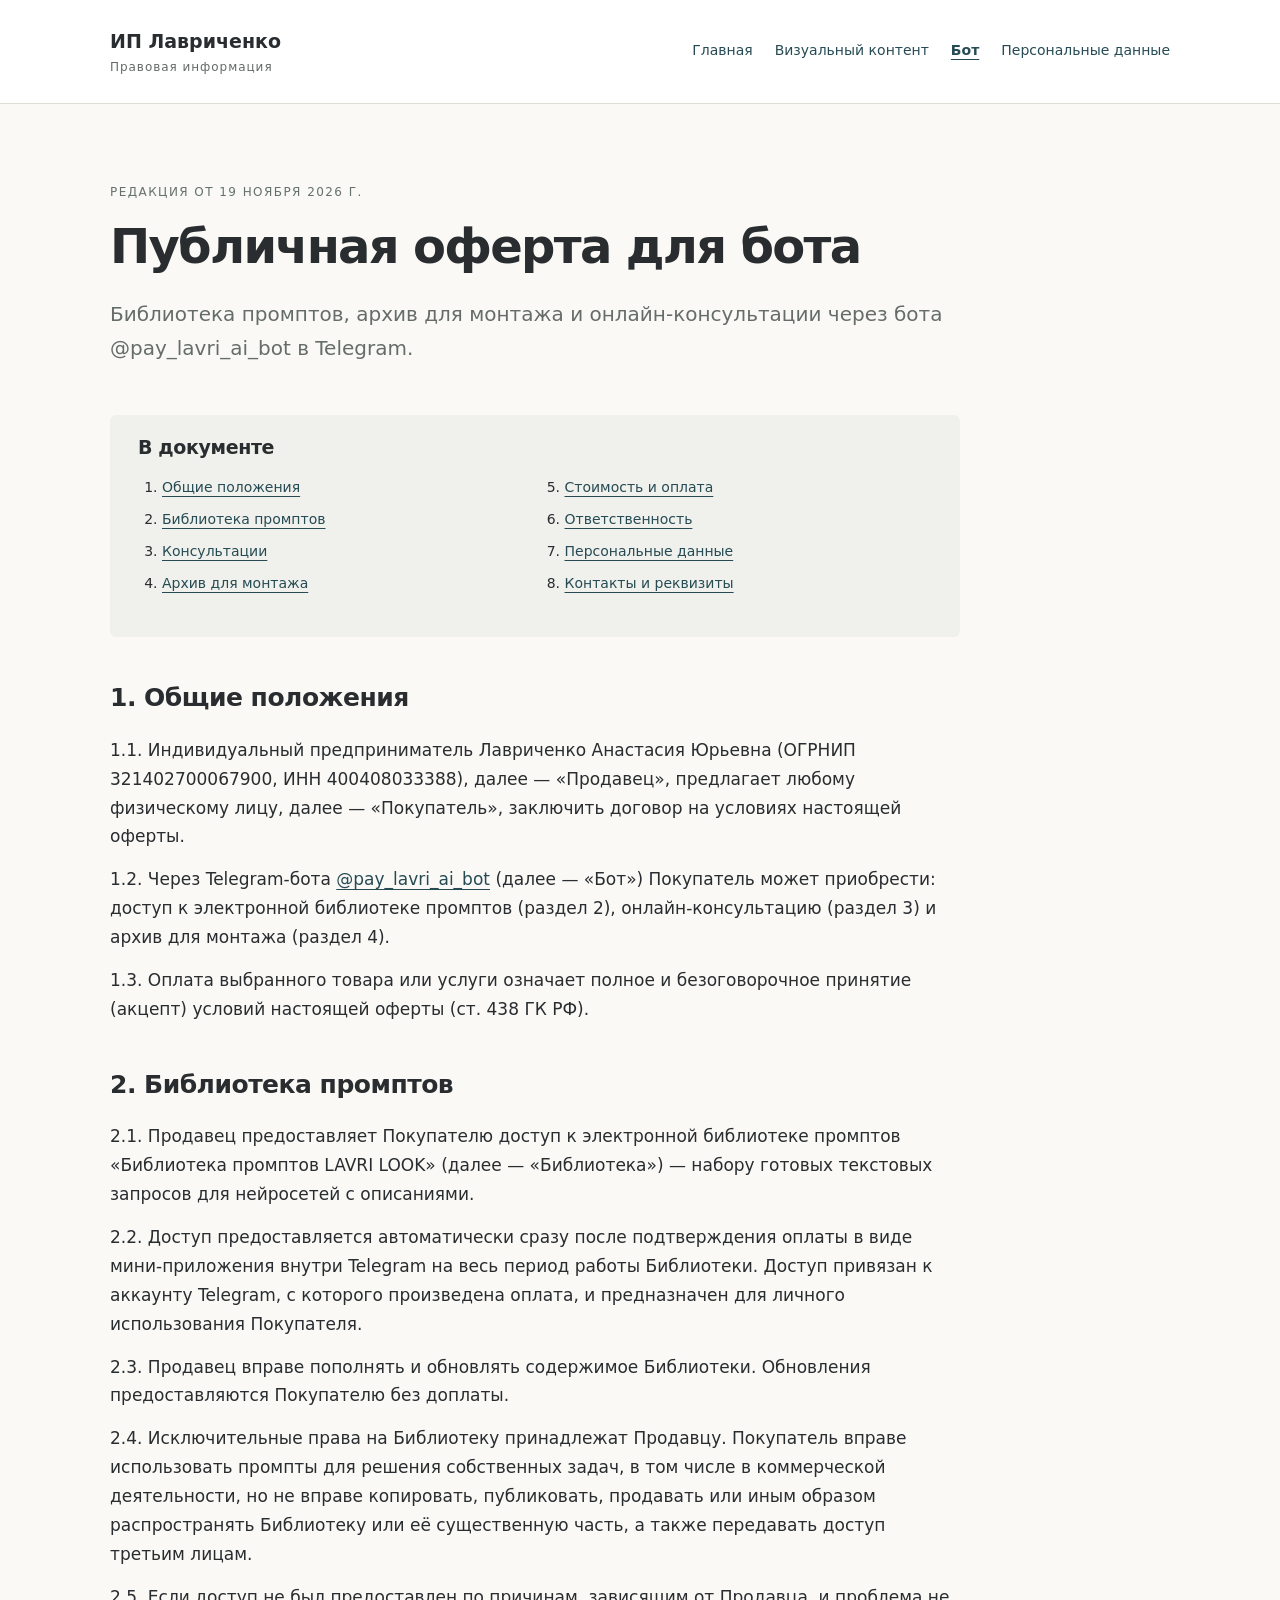
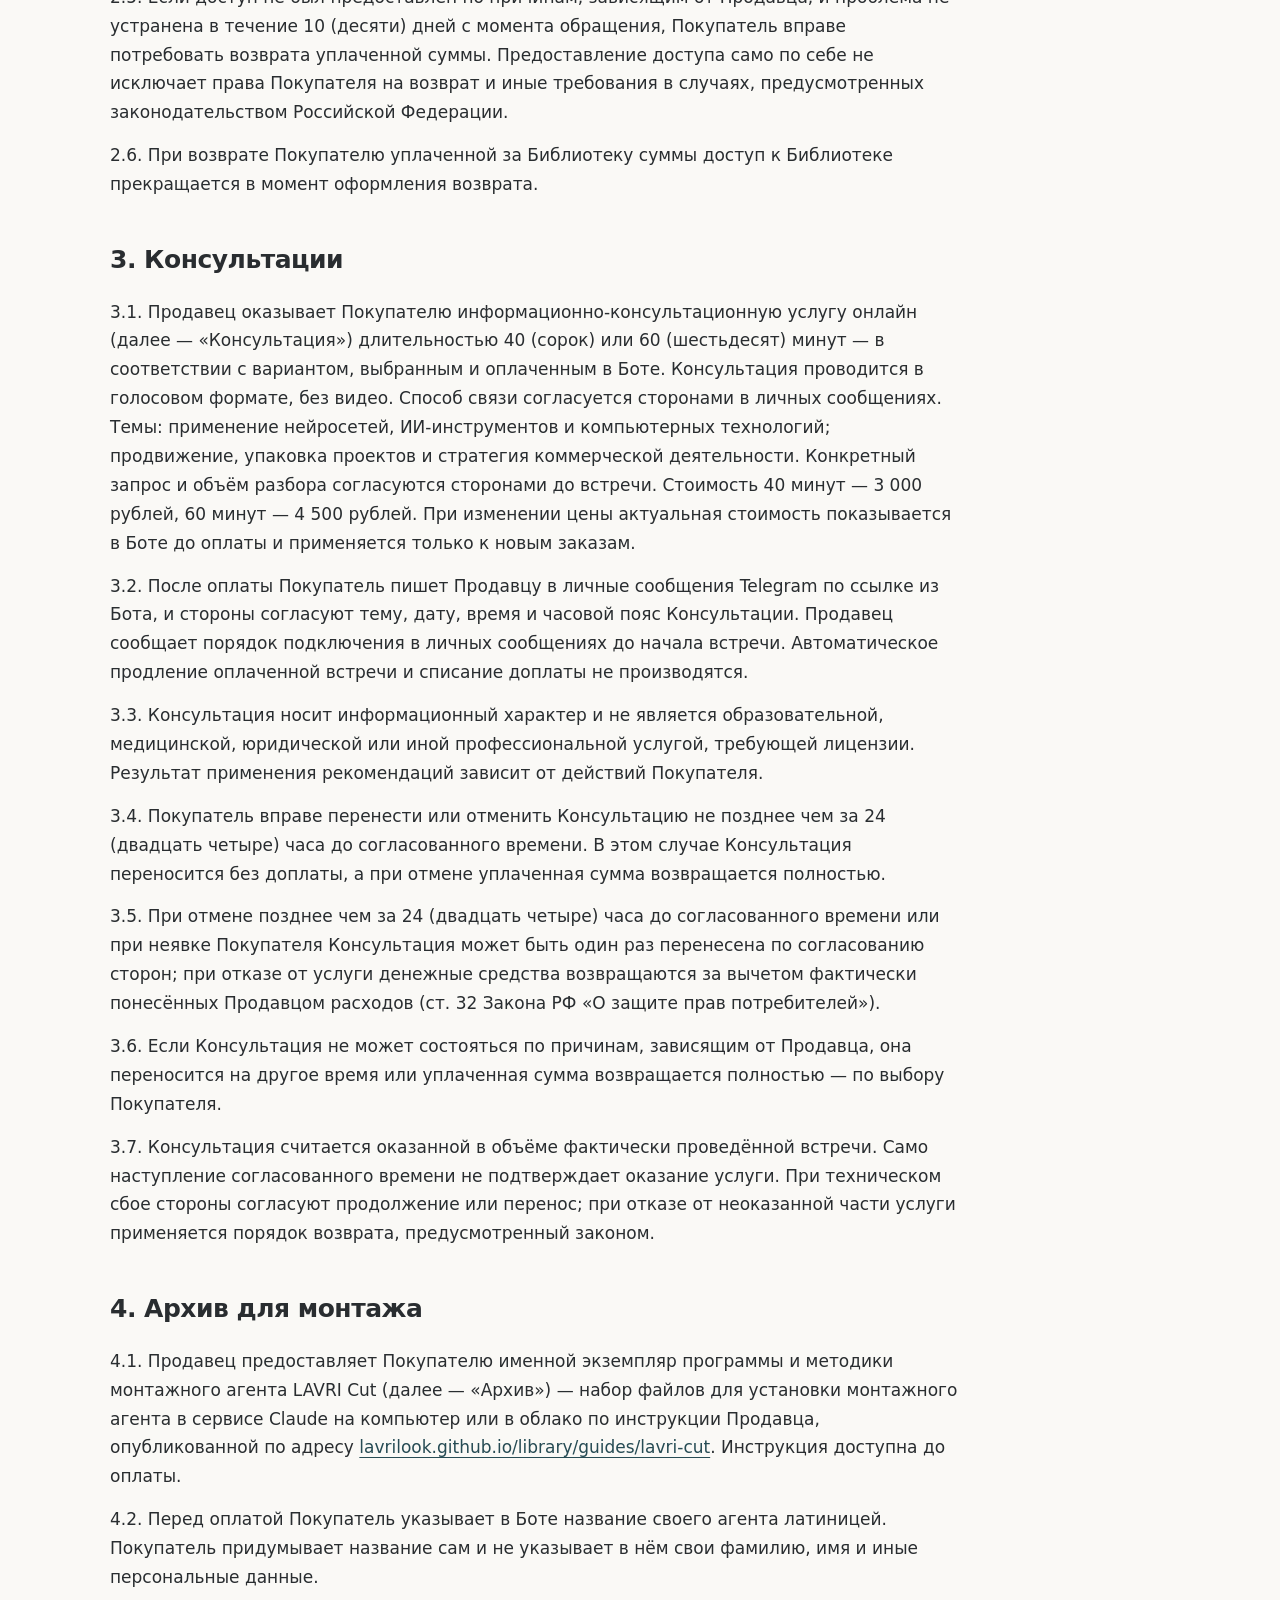
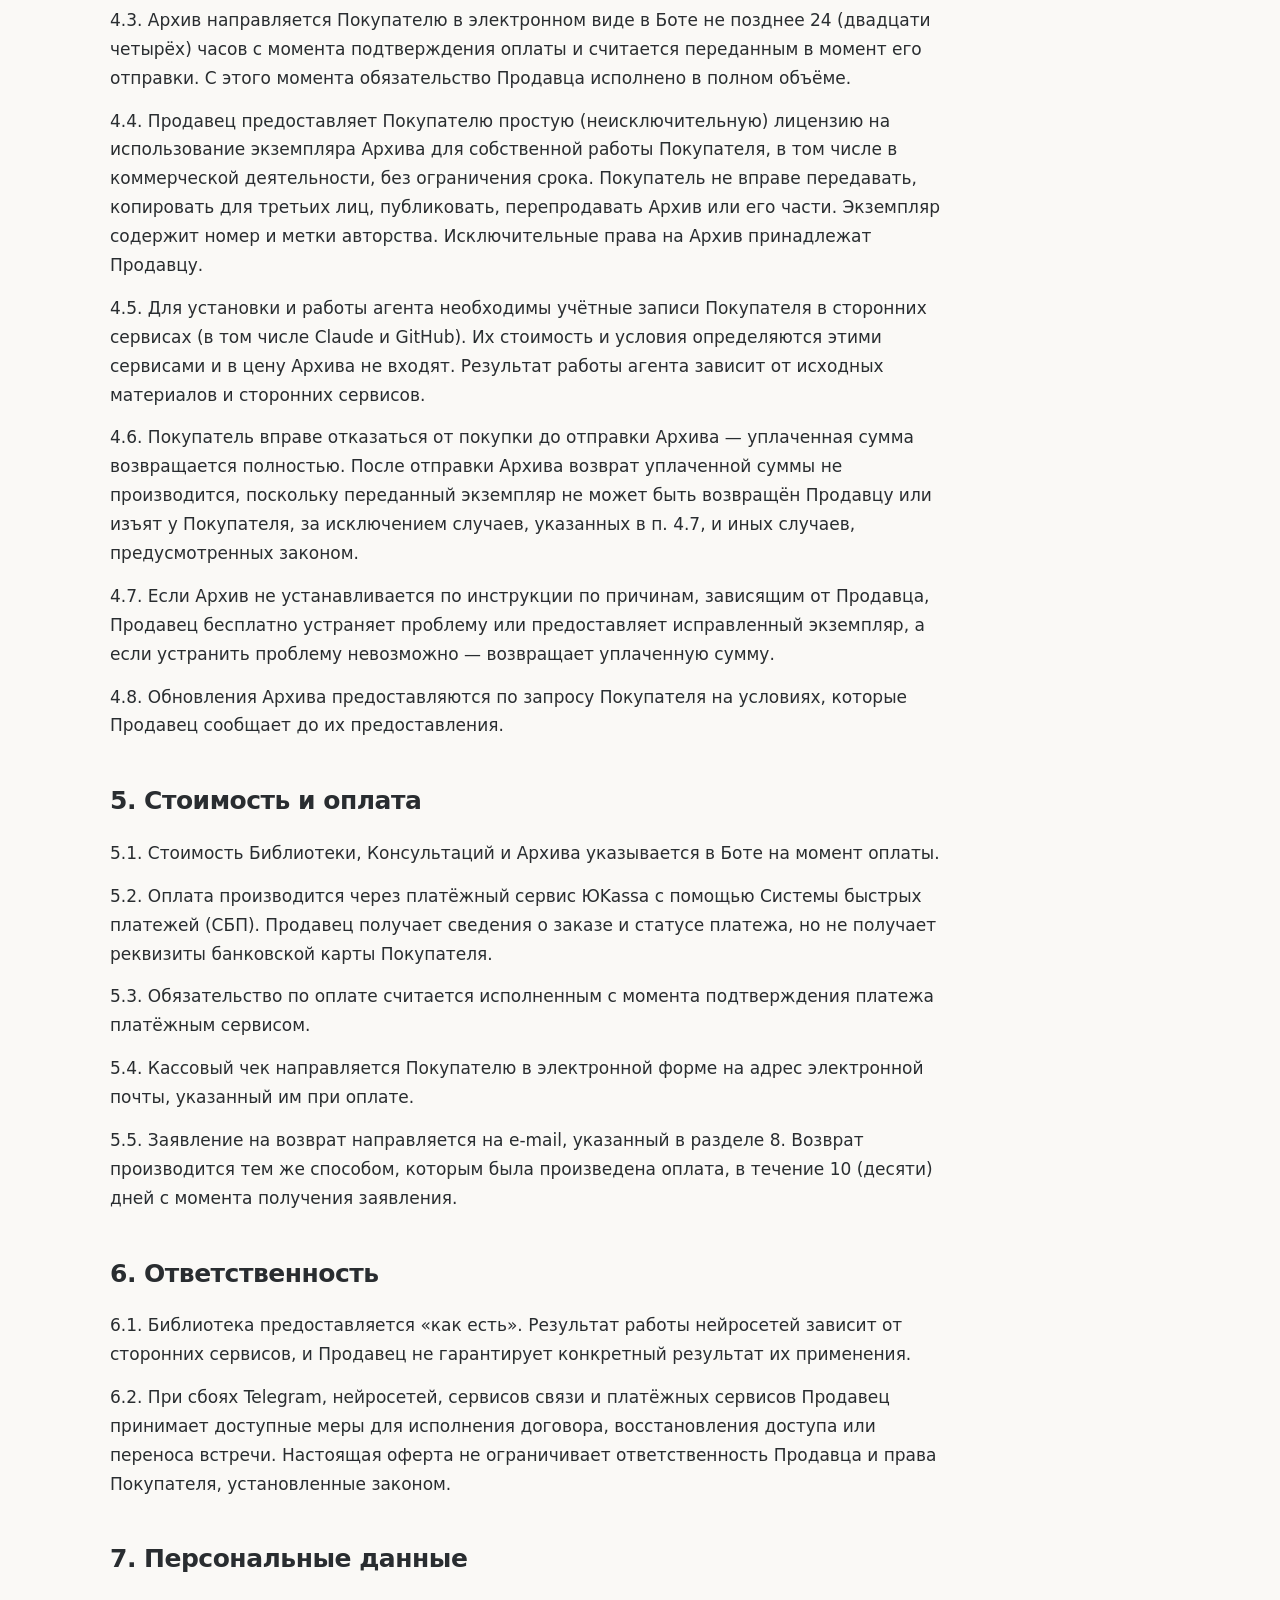
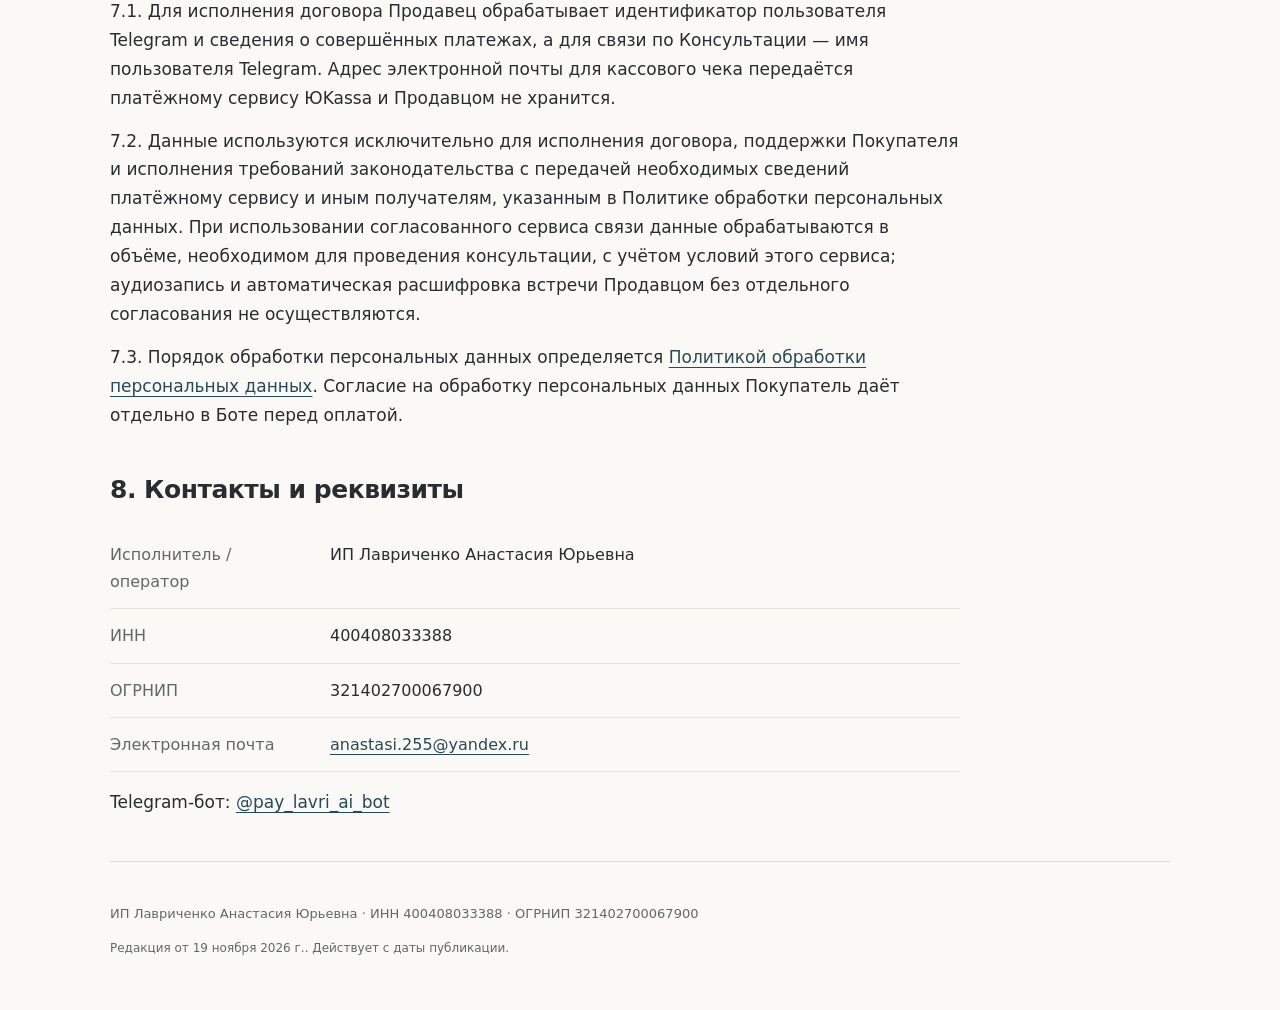
==== commit 8b0122d9: "Оферта для бота: раздел 4 «Архив для монтажа»; политика: название агента; редакция от 19.11.2026 Co-" ====
--- a/bot-offer.html
+++ b/bot-offer.html
@@ -1,7 +1,7 @@
 <!doctype html>
-<html lang="ru"><head><meta charset="utf-8"><meta name="viewport" content="width=device-width, initial-scale=1"><meta name="description" content="Библиотека промптов и онлайн-консультации через бота @pay_lavri_ai_bot в Telegram."><title>Публичная оферта для бота — ИП Лавриченко</title><link rel="stylesheet" href="styles.css?v=final-1"></head>
-<body><a class="skip" href="#main">К содержанию</a><header class="site-header"><div class="shell"><a class="brand" href="index.html">ИП Лавриченко<span>Правовая информация</span></a><nav aria-label="Основная навигация"><a href="index.html">Главная</a><a href="offer.html">Визуальный контент</a><a href="bot-offer.html" aria-current="page">Бот</a><a href="privacy.html">Персональные данные</a></nav></div></header><main id="main" class="shell"><div class="intro"><p class="eyebrow">Редакция от 16 ноября 2026 г.</p><h1>Публичная оферта для бота</h1><p class="lead">Библиотека промптов и онлайн-консультации через бота @pay_lavri_ai_bot в Telegram.</p></div><nav class="toc" aria-label="Содержание"><h2>В документе</h2><ol><li><a href="#s1">Общие положения</a></li><li><a href="#s2">Библиотека промптов</a></li><li><a href="#s3">Консультации</a></li><li><a href="#s4">Стоимость и оплата</a></li><li><a href="#s5">Ответственность</a></li><li><a href="#s6">Персональные данные</a></li><li><a href="#s7">Контакты и реквизиты</a></li></ol></nav><article><section id="s1"><h2>1. Общие положения</h2><p>1.1. Индивидуальный предприниматель Лавриченко Анастасия Юрьевна (ОГРНИП 321402700067900, ИНН 400408033388), далее — «Продавец», предлагает любому физическому лицу, далее — «Покупатель», заключить договор на условиях настоящей оферты.</p>
-<p>1.2. Через Telegram-бота <a href="https://t.me/pay_lavri_ai_bot">@pay_lavri_ai_bot</a> (далее — «Бот») Покупатель может приобрести: доступ к электронной библиотеке промптов (раздел 2) и онлайн-консультацию (раздел 3).</p>
+<html lang="ru"><head><meta charset="utf-8"><meta name="viewport" content="width=device-width, initial-scale=1"><meta name="description" content="Библиотека промптов, архив для монтажа и онлайн-консультации через бота @pay_lavri_ai_bot в Telegram."><title>Публичная оферта для бота — ИП Лавриченко</title><link rel="stylesheet" href="styles.css?v=final-1"></head>
+<body><a class="skip" href="#main">К содержанию</a><header class="site-header"><div class="shell"><a class="brand" href="index.html">ИП Лавриченко<span>Правовая информация</span></a><nav aria-label="Основная навигация"><a href="index.html">Главная</a><a href="offer.html">Визуальный контент</a><a href="bot-offer.html" aria-current="page">Бот</a><a href="privacy.html">Персональные данные</a></nav></div></header><main id="main" class="shell"><div class="intro"><p class="eyebrow">Редакция от 19 ноября 2026 г.</p><h1>Публичная оферта для бота</h1><p class="lead">Библиотека промптов, архив для монтажа и онлайн-консультации через бота @pay_lavri_ai_bot в Telegram.</p></div><nav class="toc" aria-label="Содержание"><h2>В документе</h2><ol><li><a href="#s1">Общие положения</a></li><li><a href="#s2">Библиотека промптов</a></li><li><a href="#s3">Консультации</a></li><li><a href="#s4">Архив для монтажа</a></li><li><a href="#s5">Стоимость и оплата</a></li><li><a href="#s6">Ответственность</a></li><li><a href="#s7">Персональные данные</a></li><li><a href="#s8">Контакты и реквизиты</a></li></ol></nav><article><section id="s1"><h2>1. Общие положения</h2><p>1.1. Индивидуальный предприниматель Лавриченко Анастасия Юрьевна (ОГРНИП 321402700067900, ИНН 400408033388), далее — «Продавец», предлагает любому физическому лицу, далее — «Покупатель», заключить договор на условиях настоящей оферты.</p>
+<p>1.2. Через Telegram-бота <a href="https://t.me/pay_lavri_ai_bot">@pay_lavri_ai_bot</a> (далее — «Бот») Покупатель может приобрести: доступ к электронной библиотеке промптов (раздел 2), онлайн-консультацию (раздел 3) и архив для монтажа (раздел 4).</p>
 <p>1.3. Оплата выбранного товара или услуги означает полное и безоговорочное принятие (акцепт) условий настоящей оферты (ст. 438 ГК РФ).</p></section><section id="s2"><h2>2. Библиотека промптов</h2><p>2.1. Продавец предоставляет Покупателю доступ к электронной библиотеке промптов «Библиотека промптов LAVRI LOOK» (далее — «Библиотека») — набору готовых текстовых запросов для нейросетей с описаниями.</p>
 <p>2.2. Доступ предоставляется автоматически сразу после подтверждения оплаты в виде мини-приложения внутри Telegram на весь период работы Библиотеки. Доступ привязан к аккаунту Telegram, с которого произведена оплата, и предназначен для личного использования Покупателя.</p>
 <p>2.3. Продавец вправе пополнять и обновлять содержимое Библиотеки. Обновления предоставляются Покупателю без доплаты.</p>
@@ -13,11 +13,18 @@
 <p>3.4. Покупатель вправе перенести или отменить Консультацию не позднее чем за 24 (двадцать четыре) часа до согласованного времени. В этом случае Консультация переносится без доплаты, а при отмене уплаченная сумма возвращается полностью.</p>
 <p>3.5. При отмене позднее чем за 24 (двадцать четыре) часа до согласованного времени или при неявке Покупателя Консультация может быть один раз перенесена по согласованию сторон; при отказе от услуги денежные средства возвращаются за вычетом фактически понесённых Продавцом расходов (ст. 32 Закона РФ «О защите прав потребителей»).</p>
 <p>3.6. Если Консультация не может состояться по причинам, зависящим от Продавца, она переносится на другое время или уплаченная сумма возвращается полностью — по выбору Покупателя.</p>
-<p>3.7. Консультация считается оказанной в объёме фактически проведённой встречи. Само наступление согласованного времени не подтверждает оказание услуги. При техническом сбое стороны согласуют продолжение или перенос; при отказе от неоказанной части услуги применяется порядок возврата, предусмотренный законом.</p></section><section id="s4"><h2>4. Стоимость и оплата</h2><p>4.1. Стоимость Библиотеки и Консультаций указывается в Боте на момент оплаты.</p>
-<p>4.2. Оплата производится через платёжный сервис ЮKassa с помощью Системы быстрых платежей (СБП). Продавец получает сведения о заказе и статусе платежа, но не получает реквизиты банковской карты Покупателя.</p>
-<p>4.3. Обязательство по оплате считается исполненным с момента подтверждения платежа платёжным сервисом.</p>
-<p>4.4. Кассовый чек направляется Покупателю в электронной форме на адрес электронной почты, указанный им при оплате.</p>
-<p>4.5. Заявление на возврат направляется на e-mail, указанный в разделе 7. Возврат производится тем же способом, которым была произведена оплата, в течение 10 (десяти) дней с момента получения заявления.</p></section><section id="s5"><h2>5. Ответственность</h2><p>5.1. Библиотека предоставляется «как есть». Результат работы нейросетей зависит от сторонних сервисов, и Продавец не гарантирует конкретный результат их применения.</p>
-<p>5.2. При сбоях Telegram, нейросетей, сервисов связи и платёжных сервисов Продавец принимает доступные меры для исполнения договора, восстановления доступа или переноса встречи. Настоящая оферта не ограничивает ответственность Продавца и права Покупателя, установленные законом.</p></section><section id="s6"><h2>6. Персональные данные</h2><p>6.1. Для исполнения договора Продавец обрабатывает идентификатор пользователя Telegram и сведения о совершённых платежах, а для связи по Консультации — имя пользователя Telegram. Адрес электронной почты для кассового чека передаётся платёжному сервису ЮKassa и Продавцом не хранится.</p>
-<p>6.2. Данные используются исключительно для исполнения договора, поддержки Покупателя и исполнения требований законодательства с передачей необходимых сведений платёжному сервису и иным получателям, указанным в Политике обработки персональных данных. При использовании согласованного сервиса связи данные обрабатываются в объёме, необходимом для проведения консультации, с учётом условий этого сервиса; аудиозапись и автоматическая расшифровка встречи Продавцом без отдельного согласования не осуществляются.</p>
-<p>6.3. Порядок обработки персональных данных определяется <a href="privacy.html">Политикой обработки персональных данных</a>. Согласие на обработку персональных данных Покупатель даёт отдельно в Боте перед оплатой.</p></section><section id="s7"><h2>7. Контакты и реквизиты</h2><dl class="details"><div><dt>Исполнитель / оператор</dt><dd>ИП Лавриченко Анастасия Юрьевна</dd></div><div><dt>ИНН</dt><dd>400408033388</dd></div><div><dt>ОГРНИП</dt><dd>321402700067900</dd></div><div><dt>Электронная почта</dt><dd><a href="mailto:anastasi.255@yandex.ru">anastasi.255@yandex.ru</a></dd></div></dl><p>Telegram-бот: <a href="https://t.me/pay_lavri_ai_bot">@pay_lavri_ai_bot</a></p></section></article></main><footer class="shell"><p>ИП Лавриченко Анастасия Юрьевна · ИНН 400408033388 · ОГРНИП 321402700067900</p><p class="muted">Редакция от 16 ноября 2026 г.. Действует с даты публикации.</p></footer></body></html>
+<p>3.7. Консультация считается оказанной в объёме фактически проведённой встречи. Само наступление согласованного времени не подтверждает оказание услуги. При техническом сбое стороны согласуют продолжение или перенос; при отказе от неоказанной части услуги применяется порядок возврата, предусмотренный законом.</p></section><section id="s4"><h2>4. Архив для монтажа</h2><p>4.1. Продавец предоставляет Покупателю именной экземпляр программы и методики монтажного агента LAVRI Cut (далее — «Архив») — набор файлов для установки монтажного агента в сервисе Claude на компьютер или в облако по инструкции Продавца, опубликованной по адресу <a href="https://lavrilook.github.io/library/guides/lavri-cut/">lavrilook.github.io/library/guides/lavri-cut</a>. Инструкция доступна до оплаты.</p>
+<p>4.2. Перед оплатой Покупатель указывает в Боте название своего агента латиницей. Покупатель придумывает название сам и не указывает в нём свои фамилию, имя и иные персональные данные.</p>
+<p>4.3. Архив направляется Покупателю в электронном виде в Боте не позднее 24 (двадцати четырёх) часов с момента подтверждения оплаты и считается переданным в момент его отправки. С этого момента обязательство Продавца исполнено в полном объёме.</p>
+<p>4.4. Продавец предоставляет Покупателю простую (неисключительную) лицензию на использование экземпляра Архива для собственной работы Покупателя, в том числе в коммерческой деятельности, без ограничения срока. Покупатель не вправе передавать, копировать для третьих лиц, публиковать, перепродавать Архив или его части. Экземпляр содержит номер и метки авторства. Исключительные права на Архив принадлежат Продавцу.</p>
+<p>4.5. Для установки и работы агента необходимы учётные записи Покупателя в сторонних сервисах (в том числе Claude и GitHub). Их стоимость и условия определяются этими сервисами и в цену Архива не входят. Результат работы агента зависит от исходных материалов и сторонних сервисов.</p>
+<p>4.6. Покупатель вправе отказаться от покупки до отправки Архива — уплаченная сумма возвращается полностью. После отправки Архива возврат уплаченной суммы не производится, поскольку переданный экземпляр не может быть возвращён Продавцу или изъят у Покупателя, за исключением случаев, указанных в п. 4.7, и иных случаев, предусмотренных законом.</p>
+<p>4.7. Если Архив не устанавливается по инструкции по причинам, зависящим от Продавца, Продавец бесплатно устраняет проблему или предоставляет исправленный экземпляр, а если устранить проблему невозможно — возвращает уплаченную сумму.</p>
+<p>4.8. Обновления Архива предоставляются по запросу Покупателя на условиях, которые Продавец сообщает до их предоставления.</p></section><section id="s5"><h2>5. Стоимость и оплата</h2><p>5.1. Стоимость Библиотеки, Консультаций и Архива указывается в Боте на момент оплаты.</p>
+<p>5.2. Оплата производится через платёжный сервис ЮKassa с помощью Системы быстрых платежей (СБП). Продавец получает сведения о заказе и статусе платежа, но не получает реквизиты банковской карты Покупателя.</p>
+<p>5.3. Обязательство по оплате считается исполненным с момента подтверждения платежа платёжным сервисом.</p>
+<p>5.4. Кассовый чек направляется Покупателю в электронной форме на адрес электронной почты, указанный им при оплате.</p>
+<p>5.5. Заявление на возврат направляется на e-mail, указанный в разделе 8. Возврат производится тем же способом, которым была произведена оплата, в течение 10 (десяти) дней с момента получения заявления.</p></section><section id="s6"><h2>6. Ответственность</h2><p>6.1. Библиотека предоставляется «как есть». Результат работы нейросетей зависит от сторонних сервисов, и Продавец не гарантирует конкретный результат их применения.</p>
+<p>6.2. При сбоях Telegram, нейросетей, сервисов связи и платёжных сервисов Продавец принимает доступные меры для исполнения договора, восстановления доступа или переноса встречи. Настоящая оферта не ограничивает ответственность Продавца и права Покупателя, установленные законом.</p></section><section id="s7"><h2>7. Персональные данные</h2><p>7.1. Для исполнения договора Продавец обрабатывает идентификатор пользователя Telegram и сведения о совершённых платежах, а для связи по Консультации — имя пользователя Telegram. Адрес электронной почты для кассового чека передаётся платёжному сервису ЮKassa и Продавцом не хранится.</p>
+<p>7.2. Данные используются исключительно для исполнения договора, поддержки Покупателя и исполнения требований законодательства с передачей необходимых сведений платёжному сервису и иным получателям, указанным в Политике обработки персональных данных. При использовании согласованного сервиса связи данные обрабатываются в объёме, необходимом для проведения консультации, с учётом условий этого сервиса; аудиозапись и автоматическая расшифровка встречи Продавцом без отдельного согласования не осуществляются.</p>
+<p>7.3. Порядок обработки персональных данных определяется <a href="privacy.html">Политикой обработки персональных данных</a>. Согласие на обработку персональных данных Покупатель даёт отдельно в Боте перед оплатой.</p></section><section id="s8"><h2>8. Контакты и реквизиты</h2><dl class="details"><div><dt>Исполнитель / оператор</dt><dd>ИП Лавриченко Анастасия Юрьевна</dd></div><div><dt>ИНН</dt><dd>400408033388</dd></div><div><dt>ОГРНИП</dt><dd>321402700067900</dd></div><div><dt>Электронная почта</dt><dd><a href="mailto:anastasi.255@yandex.ru">anastasi.255@yandex.ru</a></dd></div></dl><p>Telegram-бот: <a href="https://t.me/pay_lavri_ai_bot">@pay_lavri_ai_bot</a></p></section></article></main><footer class="shell"><p>ИП Лавриченко Анастасия Юрьевна · ИНН 400408033388 · ОГРНИП 321402700067900</p><p class="muted">Редакция от 19 ноября 2026 г.. Действует с даты публикации.</p></footer></body></html>
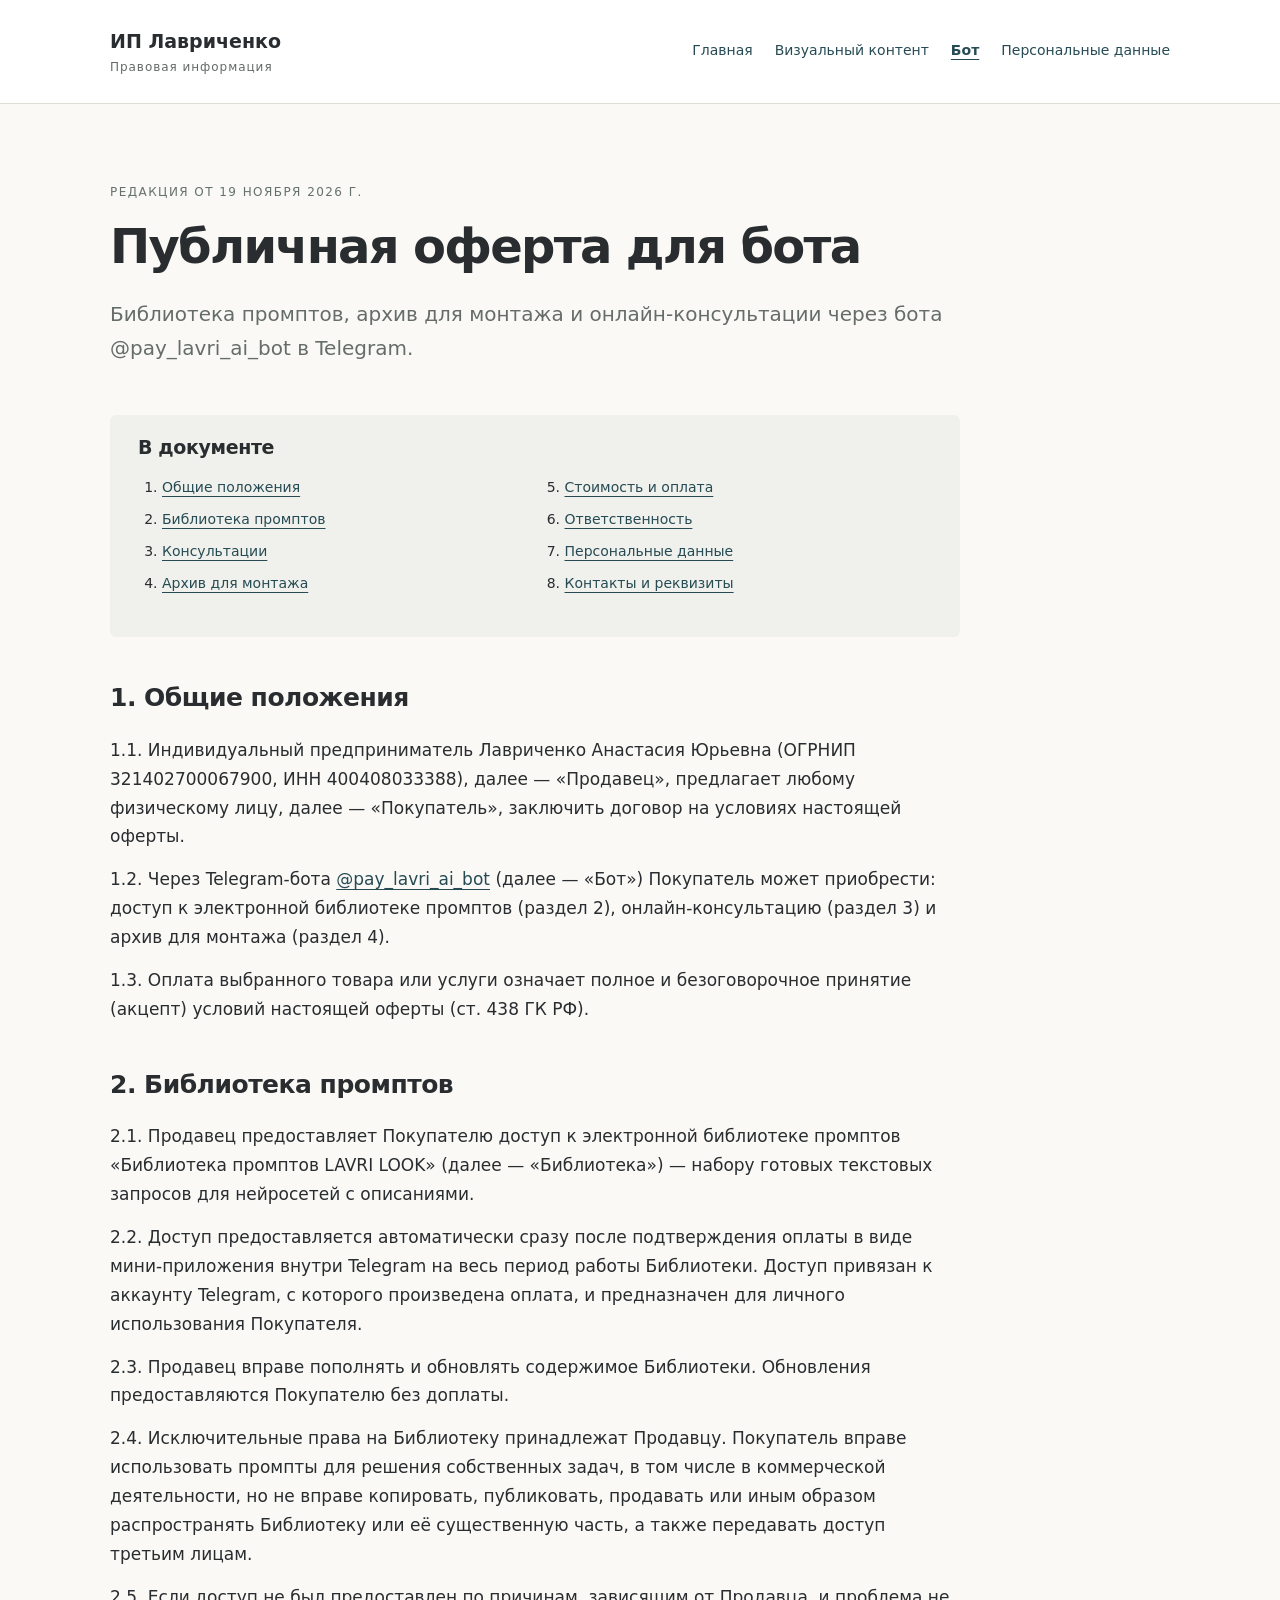
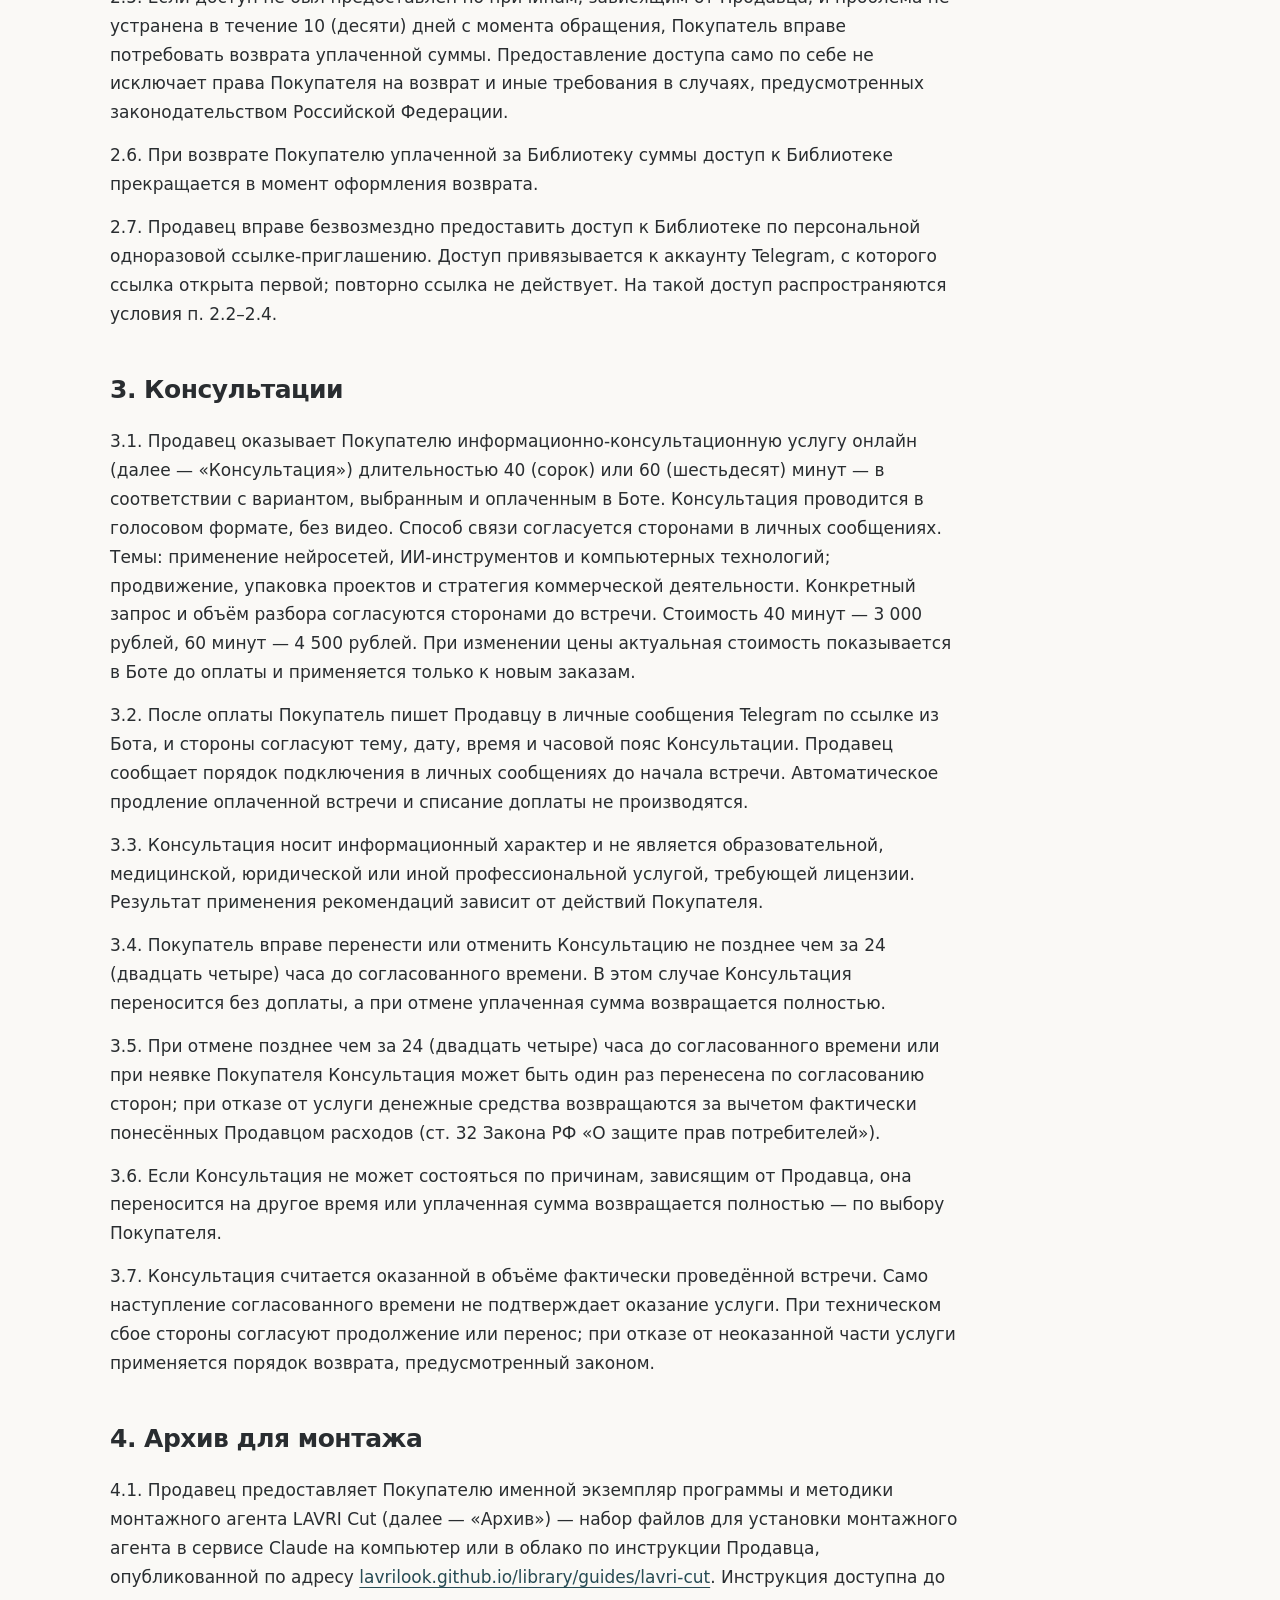
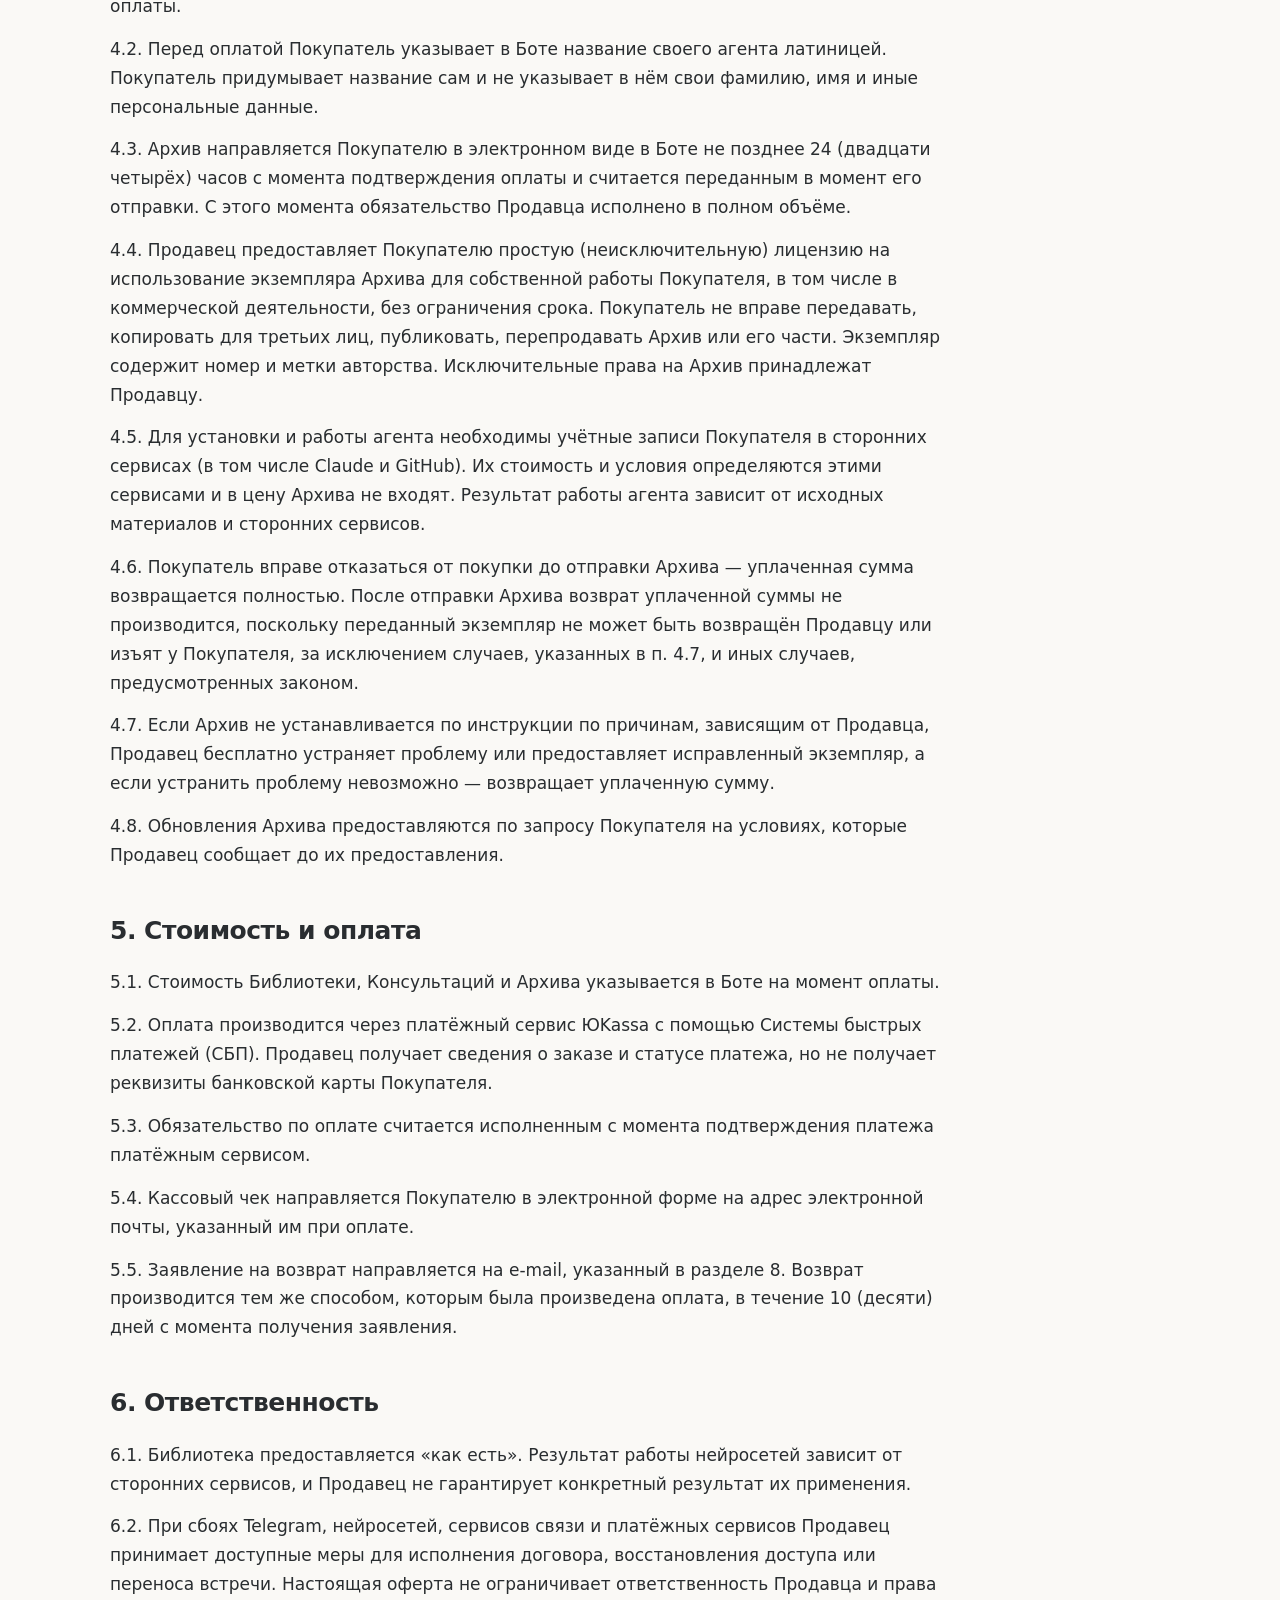
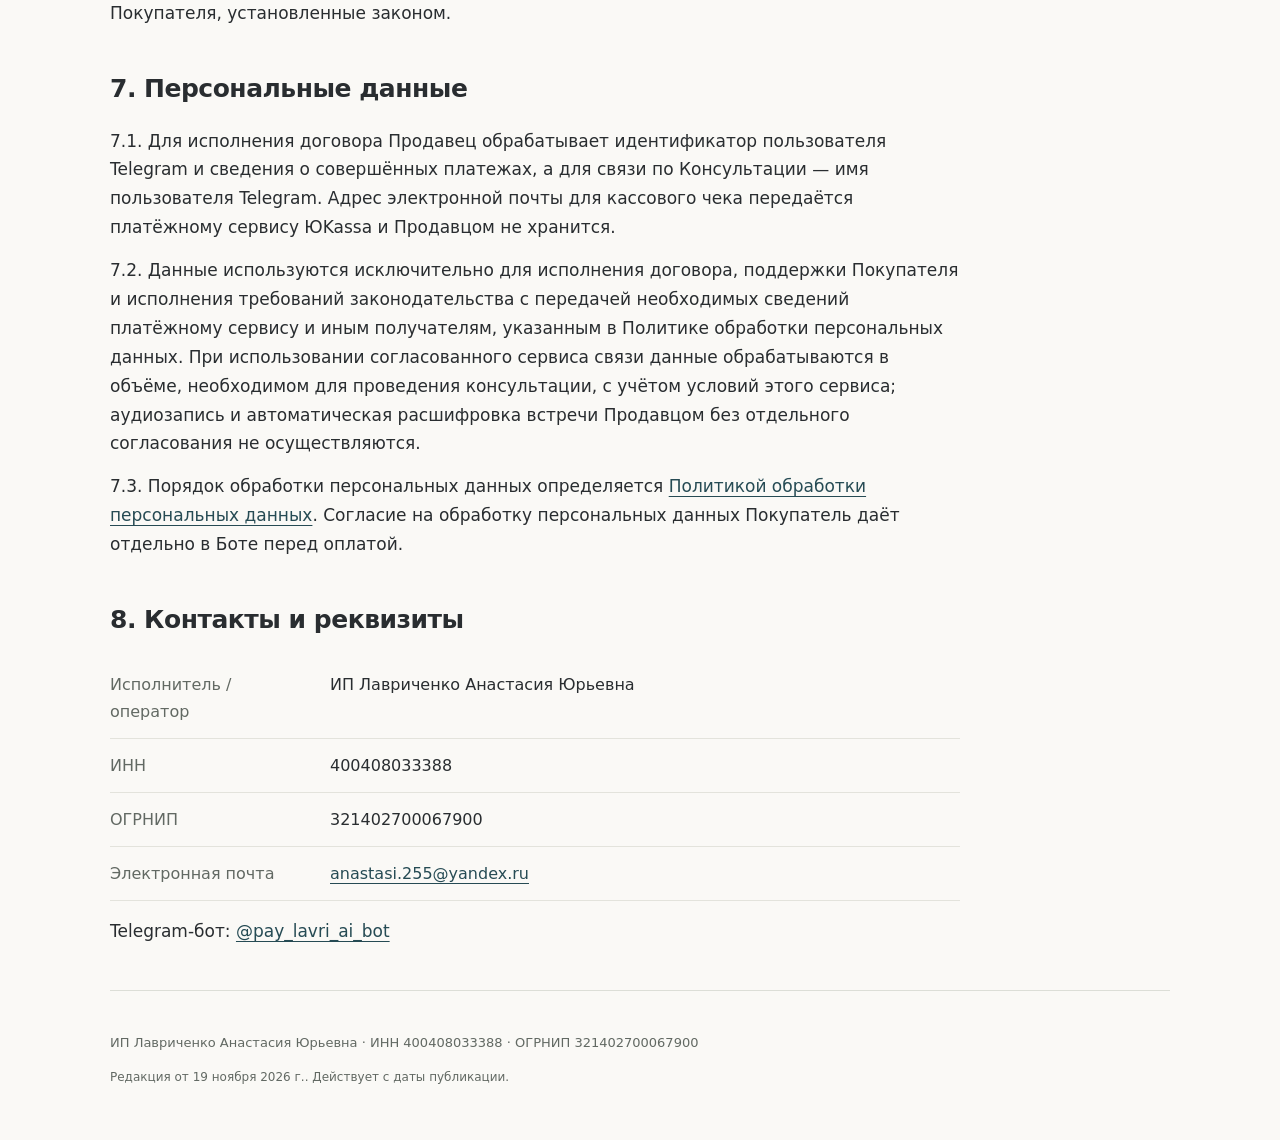
==== commit 0ea0abd3: "Оферта для бота: п. 2.7 — бесплатный доступ к библиотеке по одноразовому приглашению Co-Authored-By:" ====
--- a/bot-offer.html
+++ b/bot-offer.html
@@ -7,7 +7,8 @@
 <p>2.3. Продавец вправе пополнять и обновлять содержимое Библиотеки. Обновления предоставляются Покупателю без доплаты.</p>
 <p>2.4. Исключительные права на Библиотеку принадлежат Продавцу. Покупатель вправе использовать промпты для решения собственных задач, в том числе в коммерческой деятельности, но не вправе копировать, публиковать, продавать или иным образом распространять Библиотеку или её существенную часть, а также передавать доступ третьим лицам.</p>
 <p>2.5. Если доступ не был предоставлен по причинам, зависящим от Продавца, и проблема не устранена в течение 10 (десяти) дней с момента обращения, Покупатель вправе потребовать возврата уплаченной суммы. Предоставление доступа само по себе не исключает права Покупателя на возврат и иные требования в случаях, предусмотренных законодательством Российской Федерации.</p>
-<p>2.6. При возврате Покупателю уплаченной за Библиотеку суммы доступ к Библиотеке прекращается в момент оформления возврата.</p></section><section id="s3"><h2>3. Консультации</h2><p>3.1. Продавец оказывает Покупателю информационно-консультационную услугу онлайн (далее — «Консультация») длительностью 40 (сорок) или 60 (шестьдесят) минут — в соответствии с вариантом, выбранным и оплаченным в Боте. Консультация проводится в голосовом формате, без видео. Способ связи согласуется сторонами в личных сообщениях. Темы: применение нейросетей, ИИ-инструментов и компьютерных технологий; продвижение, упаковка проектов и стратегия коммерческой деятельности. Конкретный запрос и объём разбора согласуются сторонами до встречи. Стоимость 40 минут — 3 000 рублей, 60 минут — 4 500 рублей. При изменении цены актуальная стоимость показывается в Боте до оплаты и применяется только к новым заказам.</p>
+<p>2.6. При возврате Покупателю уплаченной за Библиотеку суммы доступ к Библиотеке прекращается в момент оформления возврата.</p>
+<p>2.7. Продавец вправе безвозмездно предоставить доступ к Библиотеке по персональной одноразовой ссылке-приглашению. Доступ привязывается к аккаунту Telegram, с которого ссылка открыта первой; повторно ссылка не действует. На такой доступ распространяются условия п. 2.2–2.4.</p></section><section id="s3"><h2>3. Консультации</h2><p>3.1. Продавец оказывает Покупателю информационно-консультационную услугу онлайн (далее — «Консультация») длительностью 40 (сорок) или 60 (шестьдесят) минут — в соответствии с вариантом, выбранным и оплаченным в Боте. Консультация проводится в голосовом формате, без видео. Способ связи согласуется сторонами в личных сообщениях. Темы: применение нейросетей, ИИ-инструментов и компьютерных технологий; продвижение, упаковка проектов и стратегия коммерческой деятельности. Конкретный запрос и объём разбора согласуются сторонами до встречи. Стоимость 40 минут — 3 000 рублей, 60 минут — 4 500 рублей. При изменении цены актуальная стоимость показывается в Боте до оплаты и применяется только к новым заказам.</p>
 <p>3.2. После оплаты Покупатель пишет Продавцу в личные сообщения Telegram по ссылке из Бота, и стороны согласуют тему, дату, время и часовой пояс Консультации. Продавец сообщает порядок подключения в личных сообщениях до начала встречи. Автоматическое продление оплаченной встречи и списание доплаты не производятся.</p>
 <p>3.3. Консультация носит информационный характер и не является образовательной, медицинской, юридической или иной профессиональной услугой, требующей лицензии. Результат применения рекомендаций зависит от действий Покупателя.</p>
 <p>3.4. Покупатель вправе перенести или отменить Консультацию не позднее чем за 24 (двадцать четыре) часа до согласованного времени. В этом случае Консультация переносится без доплаты, а при отмене уплаченная сумма возвращается полностью.</p>
